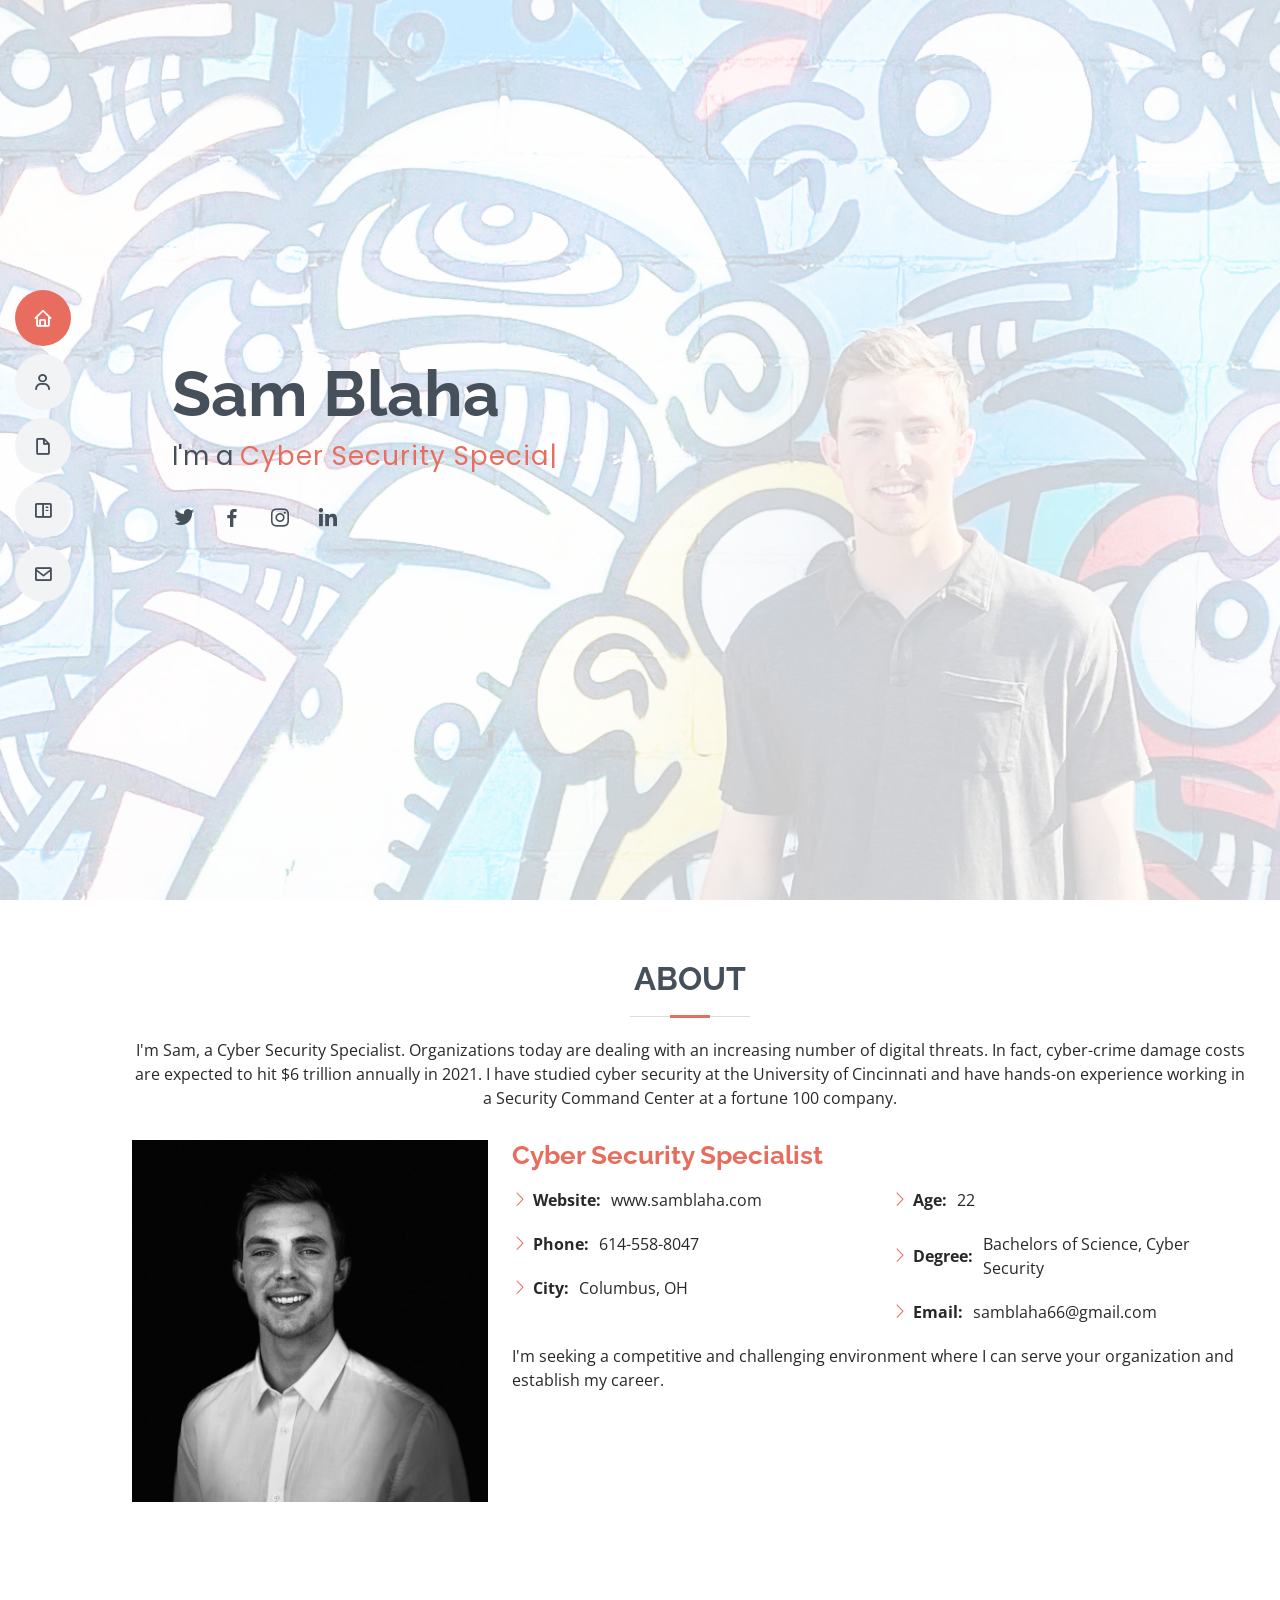
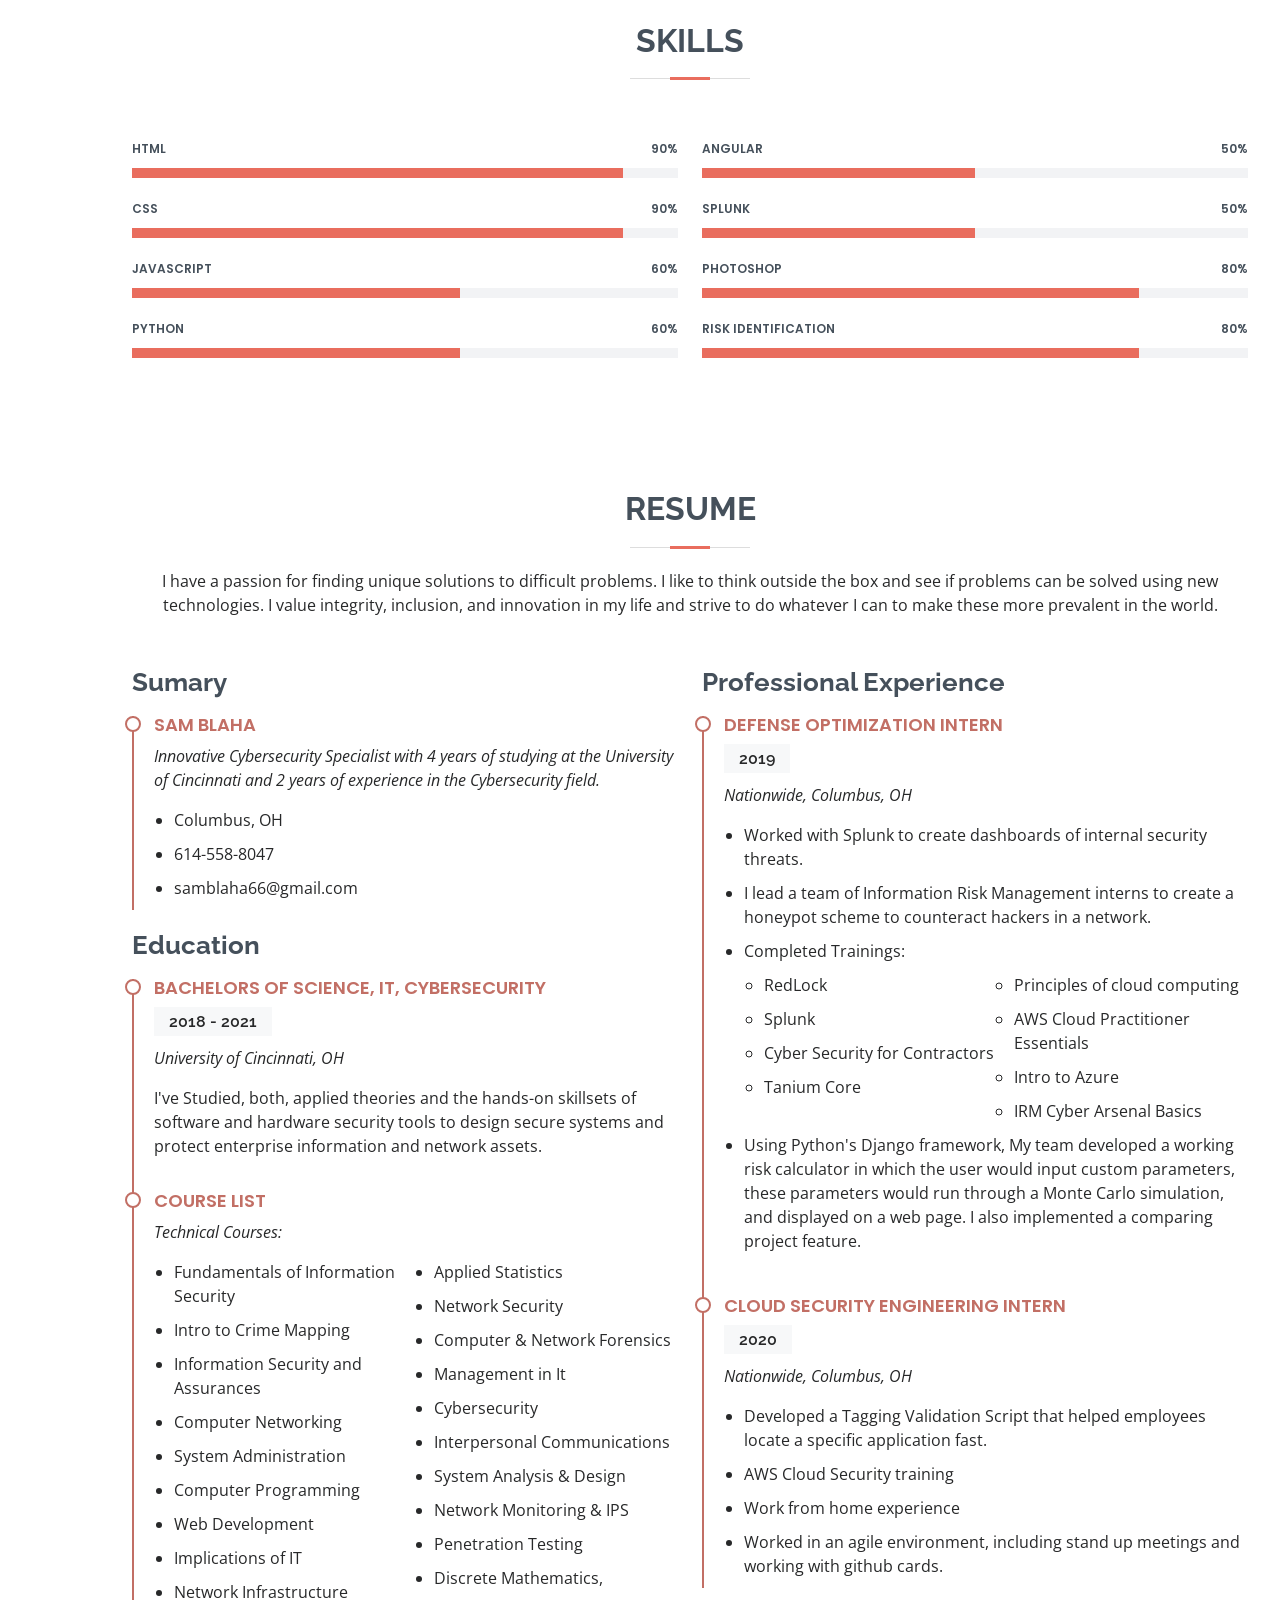
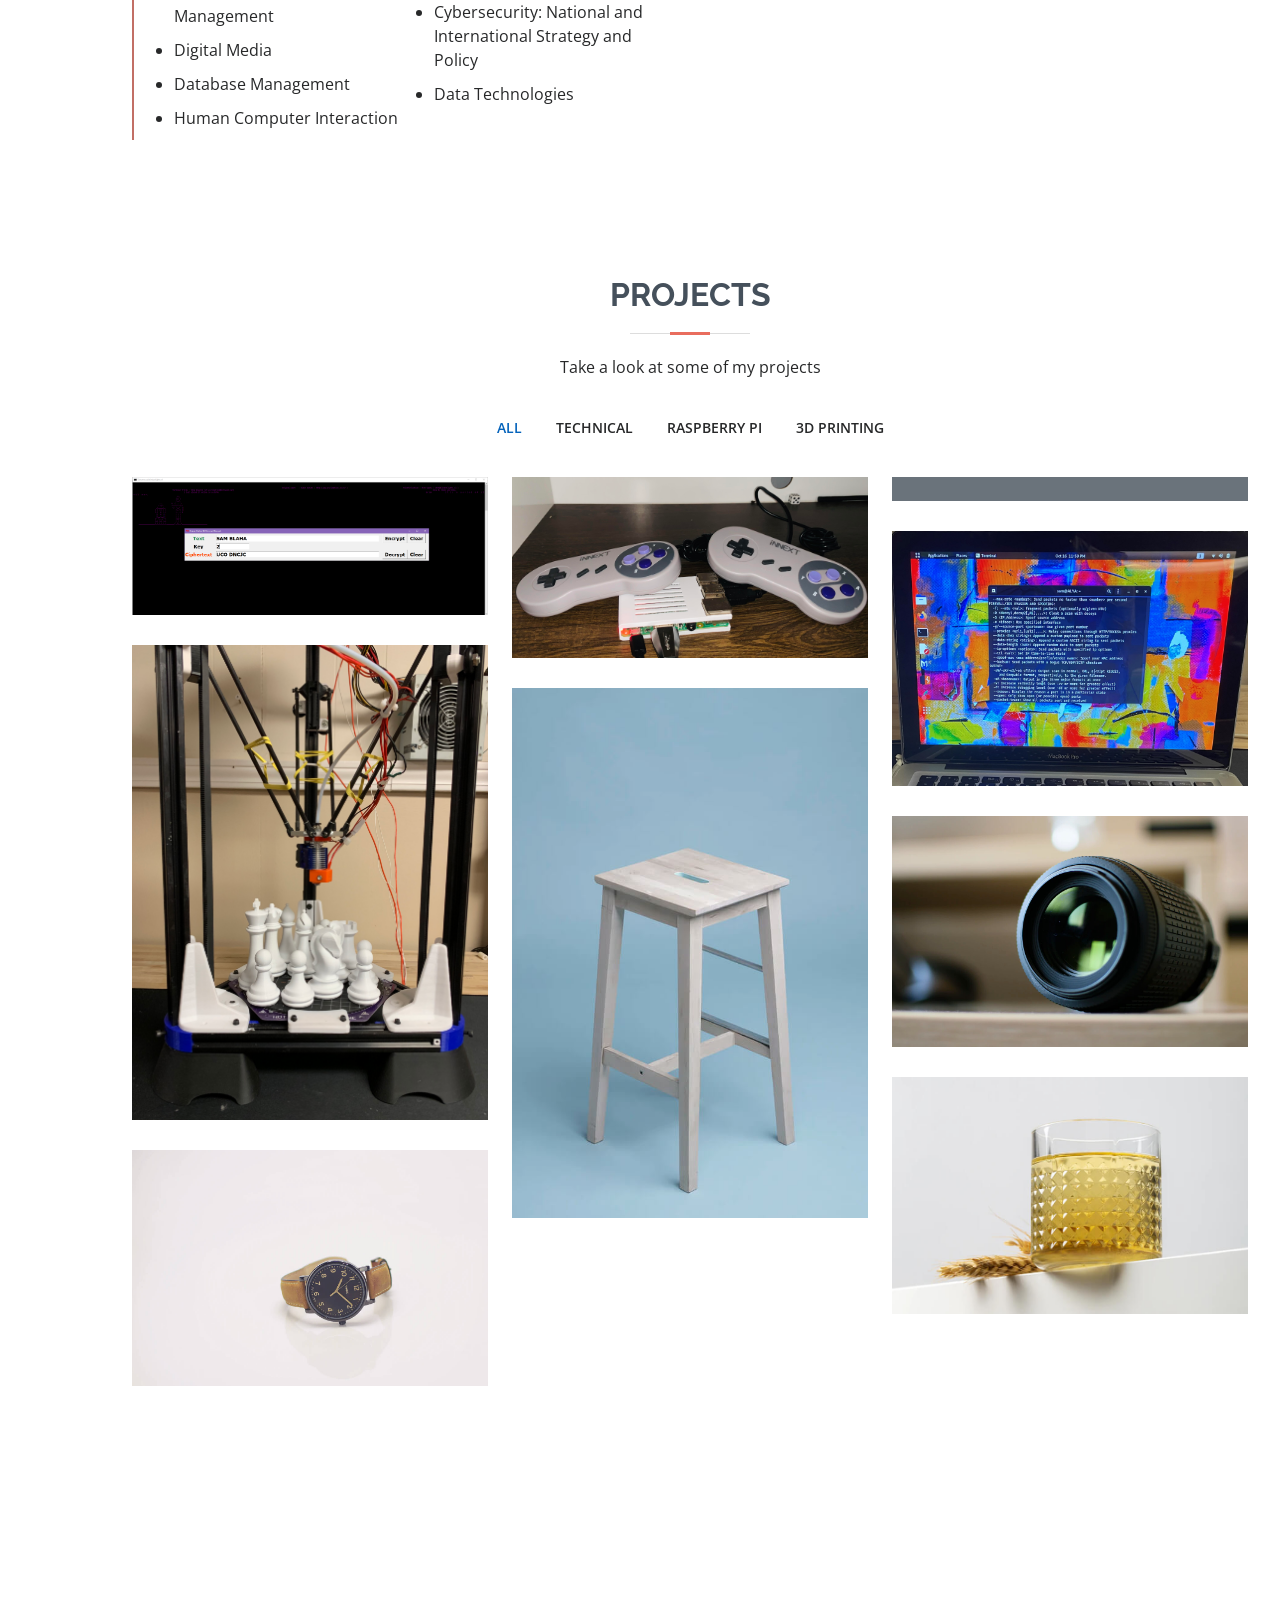
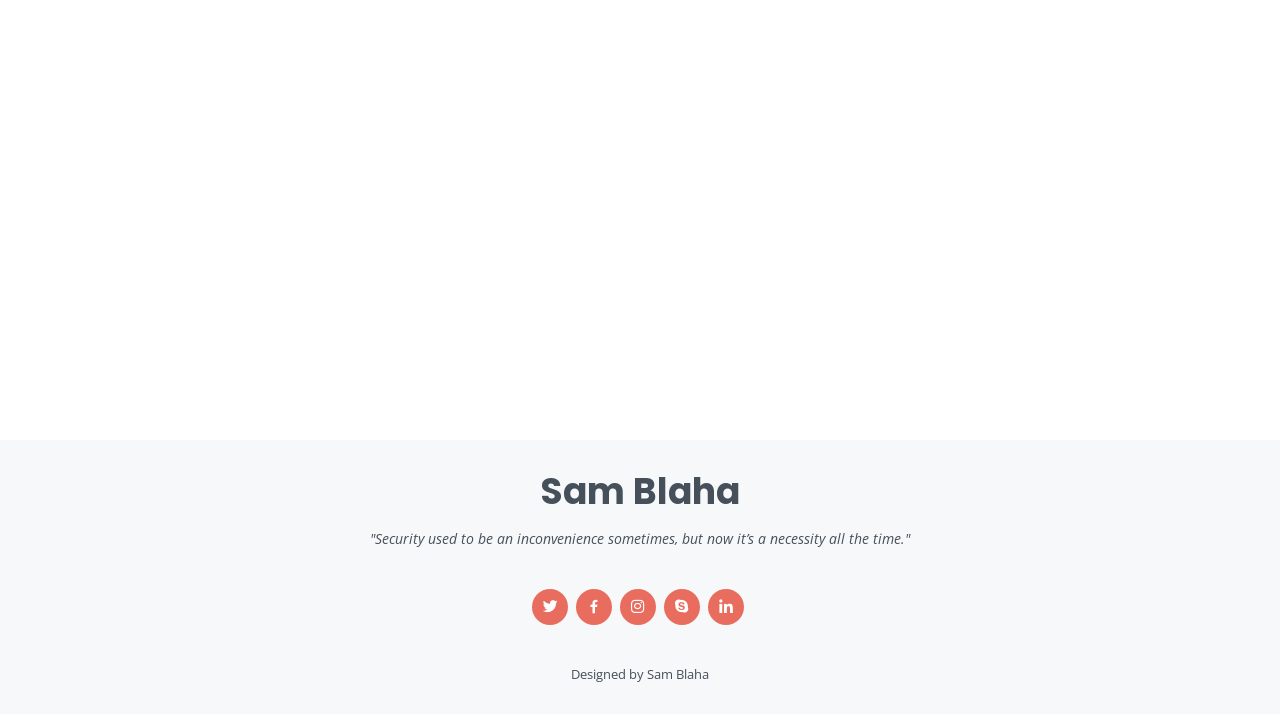
==== index.html @ c96a88e8 "3" ====
<!DOCTYPE html>
<html lang="en">

<head>
  <meta charset="utf-8">
  <meta content="width=device-width, initial-scale=1.0" name="viewport">

  <title>MyResume Bootstrap Template - Index</title>
  <meta content="" name="description">
  <meta content="" name="keywords">

  <!-- Favicons -->
  <link href="assets/img/SBLogo.png" rel="icon">
  <link href="assets/img/apple-touch-icon.png" rel="apple-touch-icon">

  <!-- Google Fonts -->
  <link href="https://fonts.googleapis.com/css?family=Open+Sans:300,300i,400,400i,600,600i,700,700i|Raleway:300,300i,400,400i,500,500i,600,600i,700,700i|Poppins:300,300i,400,400i,500,500i,600,600i,700,700i" rel="stylesheet">

  <!-- Vendor CSS Files -->
  <link href="assets/vendor/aos/aos.css" rel="stylesheet">
  <link href="assets/vendor/bootstrap/css/bootstrap.min.css" rel="stylesheet">
  <link href="assets/vendor/bootstrap-icons/bootstrap-icons.css" rel="stylesheet">
  <link href="assets/vendor/boxicons/css/boxicons.min.css" rel="stylesheet">
  <link href="assets/vendor/glightbox/css/glightbox.min.css" rel="stylesheet">
  <link href="assets/vendor/swiper/swiper-bundle.min.css" rel="stylesheet">

  <!-- Template Main CSS File -->
  <link href="assets/css/style.css" rel="stylesheet">

  <!-- =======================================================
  * Template Name: MyResume - v4.0.1
  * Template URL: https://bootstrapmade.com/free-html-bootstrap-template-my-resume/
  * Author: BootstrapMade.com
  * License: https://bootstrapmade.com/license/
  ======================================================== -->
</head>

<body>

  <!-- ======= Mobile nav toggle button ======= -->
  <!-- <button type="button" class="mobile-nav-toggle d-xl-none"><i class="bi bi-list mobile-nav-toggle"></i></button> -->
  <i class="bi bi-list mobile-nav-toggle d-xl-none"></i>
  <!-- ======= Header ======= -->
  <header id="header" class="d-flex flex-column justify-content-center">

    <nav id="navbar" class="navbar nav-menu">
      <ul>
        <li><a href="#hero" class="nav-link scrollto active"><i class="bx bx-home"></i> <span>Home</span></a></li>
        <li><a href="#about" class="nav-link scrollto"><i class="bx bx-user"></i> <span>About</span></a></li>
        <li><a href="#resume" class="nav-link scrollto"><i class="bx bx-file-blank"></i> <span>Resume</span></a></li>
        <li><a href="#portfolio" class="nav-link scrollto"><i class="bx bx-book-content"></i> <span>Portfolio</span></a></li>
        <li><a href="#contact" class="nav-link scrollto"><i class="bx bx-envelope"></i> <span>Contact</span></a></li>
      </ul>
    </nav><!-- .nav-menu -->

  </header><!-- End Header -->

  <!-- ======= Hero Section ======= -->
  <section id="hero" class="d-flex flex-column justify-content-center">
    <div class="container" data-aos="zoom-in" data-aos-delay="100">
      <h1>Sam Blaha</h1>
      <p>I'm a <span class="typed" data-typed-items="Cyber Security Specialist, Developer, Maker"></span></p>
      <div class="social-links">
        <a href="#" class="twitter"><i class="bx bxl-twitter"></i></a>
        <a href="#" class="facebook"><i class="bx bxl-facebook"></i></a>
        <a href="#" class="instagram"><i class="bx bxl-instagram"></i></a>
        <a href="#" class="linkedin"><i class="bx bxl-linkedin"></i></a>
      </div>
    </div>
  </section><!-- End Hero -->

  <main id="main">

    <!-- ======= About Section ======= -->
    <section id="about" class="about">
      <div class="container" data-aos="fade-up">

        <div class="section-title">
          <h2>About</h2>
          <p>I'm Sam, a Cyber Security Specialist. Organizations today are dealing with an increasing number of digital threats. In fact, cyber-crime damage costs are expected to hit $6 trillion annually in 2021. I have studied cyber security at the University of Cincinnati and have hands-on experience working in a Security Command Center at a fortune 100 company.</div>

        <div class="row">
          <div class="col-lg-4">
            <img src="assets/img/sambwjob1.jpg" class="img-fluid" alt="">
          </div>
          <div class="col-lg-8 pt-4 pt-lg-0 content">
            <h3>Cyber Security Specialist</h3>
            <p class="font-italic">
              
            </p>
            <div class="row">
              <div class="col-lg-6">
                <ul>
                  <li><i class="bi bi-chevron-right"></i> <strong>Website:</strong> <span>www.samblaha.com</span></li>
                  <li><i class="bi bi-chevron-right"></i> <strong>Phone:</strong> <span>614-558-8047</span></li>
                  <li><i class="bi bi-chevron-right"></i> <strong>City:</strong> <span>Columbus, OH</span></li>
                </ul>
              </div>
              <div class="col-lg-6">
                <ul>
                  <li><i class="bi bi-chevron-right"></i> <strong>Age:</strong> <span>22</span></li>
                  <li><i class="bi bi-chevron-right"></i> <strong>Degree:</strong> <span>Bachelors of Science, Cyber Security</span></li>
                  <li><i class="bi bi-chevron-right"></i> <strong>Email:</strong> <span>samblaha66@gmail.com</span></li>
                </ul>
              </div>
            </div>
            <p>
              I'm seeking a competitive and challenging environment where I can serve your organization and establish my career.
            </p>
          </div>
        </div>

      </div>
    </section><!-- End About Section -->

    <!-- ======= Facts Section ======= -->
<!--    <section id="facts" class="facts">
      <div class="container" data-aos="fade-up">

        <div class="section-title">
          <h2>Facts</h2>
          <p>Magnam dolores commodi suscipit. Necessitatibus eius consequatur ex aliquid fuga eum quidem. Sit sint consectetur velit. Quisquam quos quisquam cupiditate. Et nemo qui impedit suscipit alias ea. Quia fugiat sit in iste officiis commodi quidem hic quas.</p>
        </div>

        <div class="row">

          <div class="col-lg-3 col-md-6">
            <div class="count-box">
              <i class="bi bi-emoji-smile"></i>
              <span data-purecounter-start="0" data-purecounter-end="232" data-purecounter-duration="1" class="purecounter"></span>
              <p>Happy Clients</p>
            </div>
          </div>

          <div class="col-lg-3 col-md-6 mt-5 mt-md-0">
            <div class="count-box">
              <i class="bi bi-journal-richtext"></i>
              <span data-purecounter-start="0" data-purecounter-end="521" data-purecounter-duration="1" class="purecounter"></span>
              <p>Projects</p>
            </div>
          </div>

          <div class="col-lg-3 col-md-6 mt-5 mt-lg-0">
            <div class="count-box">
              <i class="bi bi-headset"></i>
              <span data-purecounter-start="0" data-purecounter-end="1463" data-purecounter-duration="1" class="purecounter"></span>
              <p>Hours Of Support</p>
            </div>
          </div>

          <div class="col-lg-3 col-md-6 mt-5 mt-lg-0">
            <div class="count-box">
              <i class="bi bi-award"></i>
              <span data-purecounter-start="0" data-purecounter-end="25" data-purecounter-duration="1" class="purecounter"></span>
              <p>Awards</p>
            </div>
          </div>

        </div>

      </div>
    </section><!-- End Facts Section -->

    <!-- ======= Skills Section ======= -->
    <section id="skills" class="skills section-bg">
      <div class="container" data-aos="fade-up">

        <div class="section-title">
          <h2>Skills</h2>
          <p></p>
        </div>

        <div class="row skills-content">

          <div class="col-lg-6">

            <div class="progress">
              <span class="skill">HTML <i class="val">90%</i></span>
              <div class="progress-bar-wrap">
                <div class="progress-bar" role="progressbar" aria-valuenow="90" aria-valuemin="0" aria-valuemax="100"></div>
              </div>
            </div>

            <div class="progress">
              <span class="skill">CSS <i class="val">90%</i></span>
              <div class="progress-bar-wrap">
                <div class="progress-bar" role="progressbar" aria-valuenow="90" aria-valuemin="0" aria-valuemax="100"></div>
              </div>
            </div>

            <div class="progress">
              <span class="skill">JavaScript <i class="val">60%</i></span>
              <div class="progress-bar-wrap">
                <div class="progress-bar" role="progressbar" aria-valuenow="60" aria-valuemin="0" aria-valuemax="100"></div>
              </div>
            </div>

            <div class="progress">
              <span class="skill">Python <i class="val">60%</i></span>
              <div class="progress-bar-wrap">
                <div class="progress-bar" role="progressbar" aria-valuenow="60" aria-valuemin="0" aria-valuemax="100"></div>
              </div>
            </div>

          </div>

          <div class="col-lg-6">

            <div class="progress">
              <span class="skill">Angular <i class="val">50%</i></span>
              <div class="progress-bar-wrap">
                <div class="progress-bar" role="progressbar" aria-valuenow="50" aria-valuemin="0" aria-valuemax="100"></div>
              </div>
            </div>

            <div class="progress">
              <span class="skill">Splunk <i class="val">50%</i></span>
              <div class="progress-bar-wrap">
                <div class="progress-bar" role="progressbar" aria-valuenow="50" aria-valuemin="0" aria-valuemax="100"></div>
              </div>
            </div>

            <div class="progress">
              <span class="skill">Photoshop <i class="val">80%</i></span>
              <div class="progress-bar-wrap">
                <div class="progress-bar" role="progressbar" aria-valuenow="80" aria-valuemin="0" aria-valuemax="100"></div>
              </div>
            </div>

            <div class="progress">
              <span class="skill">Risk Identification <i class="val">80%</i></span>
              <div class="progress-bar-wrap">
                <div class="progress-bar" role="progressbar" aria-valuenow="80" aria-valuemin="0" aria-valuemax="100"></div>
              </div>
            </div>

            

          </div>

        </div>

      </div>
    </section><!-- End Skills Section -->

    <!-- ======= Resume Section ======= -->
    <section id="resume" class="resume">
      <div class="container" data-aos="fade-up">

        <div class="section-title">
          <h2>Resume</h2>
          <p>I have a passion for finding unique solutions to difficult problems. I like to think outside the box and see if problems can be solved using new technologies.  I value integrity, inclusion, and innovation in my life and strive to do whatever I can to make these more prevalent in the world.
            </p>
        </div>

        <div class="row">
          <div class="col-lg-6">
            <h3 class="resume-title">Sumary</h3>
            <div class="resume-item pb-0">
              <h4>Sam Blaha</h4>
              <p><em>Innovative Cybersecurity Specialist with 4 years of studying at the University of Cincinnati and 2 years of experience in the Cybersecurity field.</em></p>
              <ul>
                <li>Columbus, OH</li>
                <li>614-558-8047</li>
                <li>samblaha66@gmail.com</li>
              </ul>
            </div>

            <h3 class="resume-title">Education</h3>
            <div class="resume-item">
              <h4>Bachelors of Science, IT, Cybersecurity </h4>
              <h5>2018 - 2021</h5>
              <p><em>University of Cincinnati, OH</em></p>
              <p>I've Studied, both, applied theories and the hands-on skillsets of software and hardware security tools to design secure systems and protect enterprise information and network assets.</p>
            </div>
            <div class="resume-item">
              <h4>Course List</h4>
              <p><em>Technical Courses:</em></p>
                <div class="column">
                  <ul class="two-column">
                    <li>Fundamentals of Information Security</li>
                    <li>Intro to Crime Mapping</li>
                    <li>Information Security and Assurances</li>
                    <li>Computer Networking</li>
                    <li>System Administration</li>
                    <li>Computer Programming </li>
                    <li>Web Development</li>
                    <li>Implications of IT</li>
                    <li>Network Infrastructure Management</li>
                    <li>Digital Media</li>
                    <li>Database Management</li>
                    <li>Human Computer Interaction</li>
                    <li>Applied Statistics</li>
                    <li>Network Security</li>
                    <li>Computer & Network Forensics</li>
                    <li>Management in It</li>
                    <li>Cybersecurity</li>
                    <li>Interpersonal Communications</li>
                    <li>System Analysis & Design</li>
                    <li>Network Monitoring & IPS</li>
                    <li>Penetration Testing</li>
                    <li>Discrete Mathematics,</li>
                    <li>Cybersecurity: National and International Strategy and Policy</li>
                    <li>Data Technologies</li>
                  </ul>
                </div>
              
            </div>
          </div>
          <div class="col-lg-6">
            <h3 class="resume-title">Professional Experience</h3>
            <div class="resume-item">
              <h4>Defense Optimization Intern</h4>
              <h5>2019</h5>
              <p><em>Nationwide, Columbus, OH </em></p>
              <ul>
                <li>Worked with Splunk to create dashboards of internal security threats.</li>
                <li>I lead a team of Information Risk Management interns to create a honeypot scheme to counteract hackers in a network. </li>
                <li>Completed Trainings:</li>
                <ul class="two-column">
                  <li>RedLock</li>
                  <li>Splunk</li>
                  <li>Cyber Security for Contractors</li>
                  <li>Tanium Core</li>
                  <li>Principles of cloud computing</li>
                  <li>AWS Cloud Practitioner Essentials</li>
                  <li>Intro to Azure</li>
                  <li>IRM Cyber Arsenal Basics</li>
                </ul>
                <li>Using Python's Django framework, My team developed a working risk calculator in which the user would input custom parameters, these parameters would run through a Monte Carlo simulation, and displayed on a web page. I also implemented a comparing project feature.</li>
              </ul>
            </div>
            <div class="resume-item">
              <h4>Cloud Security Engineering Intern</h4>
              <h5>2020</h5>
              <p><em>Nationwide, Columbus, OH</em></p>
              <ul>
                <li>Developed a Tagging Validation Script that helped employees locate a specific application fast.</li>
                <li>AWS Cloud Security training</li>
                <li>Work from home experience </li>
                <li>Worked in an agile environment, including stand up meetings and working with github cards.</li>
              </ul>
            </div>
          </div>
        </div>

      </div>
    </section><!-- End Resume Section -->

    <!-- ======= Portfolio Section ======= -->
    <section id="portfolio" class="portfolio section-bg">
      <div class="container" data-aos="fade-up">

        <div class="section-title">
          <h2>Projects</h2>
          <p>Take a look at some of my projects</p>
        </div>

        <div class="row">
          <div class="col-lg-12 d-flex justify-content-center" data-aos="fade-up" data-aos-delay="100">
            <ul id="portfolio-flters">
              <li data-filter="*" class="filter-active">All</li>
              <li data-filter=".filter-tech">Technical</li>
              <li data-filter=".filter-RaspberryPi">Raspberry Pi</li>
              <li data-filter=".filter-3DPrinting">3D Printing</li>
            </ul>
          </div>
        </div>

        <div class="row portfolio-container" data-aos="fade-up" data-aos-delay="200">

          <div class="col-lg-4 col-md-6 portfolio-item filter-tech">
            <div class="portfolio-wrap">
              <img src="assets/img/portfolio/CeaserCipherEnDeCrypt.PNG" class="img-fluid" alt="">
              <div class="portfolio-info">
                <h4>Ceaser Cipher</h4>
                <p>Technical</p>
                <div class="portfolio-links">
                  
                  <a href="portfolio-details.html" class="portfolio-details-lightbox" data-glightbox="type: external" title="Portfolio Details"><i class="bx bx-link"></i></a>
                </div>
              </div>
            </div>
          </div>

          <div class="col-lg-4 col-md-6 portfolio-item filter-RaspberryPi">
            <div class="portfolio-wrap">
              <img src="assets/img/portfolio/retropi2.jpg" class="img-fluid" alt="">
              <div class="portfolio-info">
                <h4>Retro Gaming Console</h4>
                <p>Raspberry Pi</p>
                <div class="portfolio-links">
                  
                  <a href="portfolio-details - 1.html" class="portfolio-details-lightbox" data-glightbox="type: external" title="Portfolio Details"><i class="bx bx-link"></i></a>
                </div>
              </div>
            </div>
          </div>

          <div class="col-lg-4 col-md-6 portfolio-item filter-3DPrinting">
            <div class="portfolio-wrap">
              <img src="assets/img/portfolio/golfprinter.gif" class="img-fluid" alt="">
              <div class="portfolio-info">
                <h4>Golf Ball Printer</h4>
                <p>3D Printing</p>
                <div class="portfolio-links">
                  
                  <a href="portfolio-details - 2.html" class="portfolio-details-lightbox" data-glightbox="type: external" title="Portfolio Details"><i class="bx bx-link"></i></a>
                </div>
              </div>
            </div>
          </div>

          <div class="col-lg-4 col-md-6 portfolio-item filter-tech">
            <div class="portfolio-wrap">
              <img src="assets/img/portfolio/kalihackingmachinecutdown.jpg" class="img-fluid" alt="">
              <div class="portfolio-info">
                <h4>Rebuilt Kali Linux MacBook</h4>
                <p>Technical</p>
                <div class="portfolio-links">
                  
                  <a href="portfolio-details - 3.html" class="portfolio-details-lightbox" data-glightbox="type: external" title="Portfolio Details"><i class="bx bx-link"></i></a>
                </div>
              </div>
            </div>
          </div>

          <div class="col-lg-4 col-md-6 portfolio-item filter-3DPrinting">
            <div class="portfolio-wrap">
              <img src="assets/img/portfolio/delta3dprinter.jpg" class="img-fluid" alt="">
              <div class="portfolio-info">
                <h4>Delta 3D Printer</h4>
                <p>3D Printing</p>
                <div class="portfolio-links">
                  
                  <a href="portfolio-details - 4.html" class="portfolio-details-lightbox" data-glightbox="type: external" title="Portfolio Details"><i class="bx bx-link"></i></a>
                </div>
              </div>
            </div>
          </div>

          <div class="col-lg-4 col-md-6 portfolio-item filter-app">
            <div class="portfolio-wrap">
              <img src="assets/img/portfolio/portfolio-6.jpg" class="img-fluid" alt="">
              <div class="portfolio-info">
                <h4>App 3</h4>
                <p>App</p>
                <div class="portfolio-links">
                  
                  <a href="portfolio-details.html" class="portfolio-details-lightbox" data-glightbox="type: external" title="Portfolio Details"><i class="bx bx-link"></i></a>
                </div>
              </div>
            </div>
          </div>

          <div class="col-lg-4 col-md-6 portfolio-item filter-card">
            <div class="portfolio-wrap">
              <img src="assets/img/portfolio/portfolio-7.jpg" class="img-fluid" alt="">
              <div class="portfolio-info">
                <h4>Card 1</h4>
                <p>Card</p>
                <div class="portfolio-links">
                  
                  <a href="portfolio-details.html" class="portfolio-details-lightbox" data-glightbox="type: external" title="Portfolio Details"><i class="bx bx-link"></i></a>
                </div>
              </div>
            </div>
          </div>

          <div class="col-lg-4 col-md-6 portfolio-item filter-card">
            <div class="portfolio-wrap">
              <img src="assets/img/portfolio/portfolio-8.jpg" class="img-fluid" alt="">
              <div class="portfolio-info">
                <h4>Card 3</h4>
                <p>Card</p>
                <div class="portfolio-links">
                  
                  <a href="portfolio-details.html" class="portfolio-details-lightbox" data-glightbox="type: external" title="Portfolio Details"><i class="bx bx-link"></i></a>
                </div>
              </div>
            </div>
          </div>

          <div class="col-lg-4 col-md-6 portfolio-item filter-web">
            <div class="portfolio-wrap">
              <img src="assets/img/portfolio/portfolio-9.jpg" class="img-fluid" alt="">
              <div class="portfolio-info">
                <h4>Web 3</h4>
                <p>Web</p>
                <div class="portfolio-links">
                  
                  <a href="portfolio-details.html" class="portfolio-details-lightbox" data-glightbox="type: external" title="Portfolio Details"><i class="bx bx-link"></i></a>
                </div>
              </div>
            </div>
          </div>

        </div>

      </div>
    </section><!-- End Portfolio Section -->

<!-- ======= Services Section ======= 
    <section id="services" class="services">
      <div class="container" data-aos="fade-up">

        <div class="section-title">
          <h2>Services</h2>
          <p>Magnam dolores commodi suscipit. Necessitatibus eius consequatur ex aliquid fuga eum quidem. Sit sint consectetur velit. Quisquam quos quisquam cupiditate. Et nemo qui impedit suscipit alias ea. Quia fugiat sit in iste officiis commodi quidem hic quas.</p>
        </div>

        <div class="row">

          <div class="col-lg-4 col-md-6 d-flex align-items-stretch" data-aos="zoom-in" data-aos-delay="100">
            <div class="icon-box iconbox-blue">
              <div class="icon">
                <svg width="100" height="100" viewBox="0 0 600 600" xmlns="http://www.w3.org/2000/svg">
                  <path stroke="none" stroke-width="0" fill="#f5f5f5" d="M300,521.0016835830174C376.1290562159157,517.8887921683347,466.0731472004068,529.7835943286574,510.70327084640275,468.03025145048787C554.3714126377745,407.6079735673963,508.03601936045806,328.9844924480964,491.2728898941984,256.3432110539036C474.5976632858925,184.082847569629,479.9380746630129,96.60480741107993,416.23090153303,58.64404602377083C348.86323505073057,18.502131276798302,261.93793281208167,40.57373210992963,193.5410806939664,78.93577620505333C130.42746243093433,114.334589627462,98.30271207620316,179.96522072025542,76.75703585869454,249.04625023123273C51.97151888228291,328.5150500222984,13.704378332031375,421.85034740162234,66.52175969318436,486.19268352777647C119.04800174914682,550.1803526380478,217.28368757567262,524.383925680826,300,521.0016835830174"></path>
                </svg>
                <i class="bx bxl-dribbble"></i>
              </div>
              <h4><a href="">Lorem Ipsum</a></h4>
              <p>Voluptatum deleniti atque corrupti quos dolores et quas molestias excepturi</p>
            </div>
          </div>

          <div class="col-lg-4 col-md-6 d-flex align-items-stretch mt-4 mt-md-0" data-aos="zoom-in" data-aos-delay="200">
            <div class="icon-box iconbox-orange ">
              <div class="icon">
                <svg width="100" height="100" viewBox="0 0 600 600" xmlns="http://www.w3.org/2000/svg">
                  <path stroke="none" stroke-width="0" fill="#f5f5f5" d="M300,582.0697525312426C382.5290701553225,586.8405444964366,449.9789794690241,525.3245884688669,502.5850820975895,461.55621195738473C556.606425686781,396.0723002908107,615.8543463187945,314.28637112970534,586.6730223649479,234.56875336149918C558.9533121215079,158.8439757836574,454.9685369536778,164.00468322053177,381.49747125262974,130.76875717737553C312.15926192815925,99.40240125094834,248.97055460311594,18.661163978235184,179.8680185752513,50.54337015887873C110.5421016452524,82.52863877960104,119.82277516462835,180.83849132639028,109.12597500060166,256.43424936330496C100.08760227029461,320.3096726198365,92.17705696193138,384.0621239912766,124.79988738764834,439.7174275375508C164.83382741302287,508.01625554203684,220.96474134820875,577.5009287672846,300,582.0697525312426"></path>
                </svg>
                <i class="bx bx-file"></i>
              </div>
              <h4><a href="">Sed Perspiciatis</a></h4>
              <p>Duis aute irure dolor in reprehenderit in voluptate velit esse cillum dolore</p>
            </div>
          </div>

          <div class="col-lg-4 col-md-6 d-flex align-items-stretch mt-4 mt-lg-0" data-aos="zoom-in" data-aos-delay="300">
            <div class="icon-box iconbox-pink">
              <div class="icon">
                <svg width="100" height="100" viewBox="0 0 600 600" xmlns="http://www.w3.org/2000/svg">
                  <path stroke="none" stroke-width="0" fill="#f5f5f5" d="M300,541.5067337569781C382.14930387511276,545.0595476570109,479.8736841581634,548.3450877840088,526.4010558755058,480.5488172755941C571.5218469581645,414.80211281144784,517.5187510058486,332.0715597781072,496.52539010469104,255.14436215662573C477.37192572678356,184.95920475031193,473.57363656557914,105.61284051026155,413.0603344069578,65.22779650032875C343.27470386102294,18.654635553484475,251.2091493199835,5.337323636656869,175.0934190732945,40.62881213300186C97.87086631185822,76.43348514350839,51.98124368387456,156.15599469081315,36.44837278890362,239.84606092416172C21.716077023791087,319.22268207091537,43.775223500013084,401.1760424656574,96.891909868211,461.97329694683043C147.22146801428983,519.5804099606455,223.5754009179313,538.201503339737,300,541.5067337569781"></path>
                </svg>
                <i class="bx bx-tachometer"></i>
              </div>
              <h4><a href="">Magni Dolores</a></h4>
              <p>Excepteur sint occaecat cupidatat non proident, sunt in culpa qui officia</p>
            </div>
          </div>

          <div class="col-lg-4 col-md-6 d-flex align-items-stretch mt-4" data-aos="zoom-in" data-aos-delay="100">
            <div class="icon-box iconbox-yellow">
              <div class="icon">
                <svg width="100" height="100" viewBox="0 0 600 600" xmlns="http://www.w3.org/2000/svg">
                  <path stroke="none" stroke-width="0" fill="#f5f5f5" d="M300,503.46388370962813C374.79870501325706,506.71871716319447,464.8034551963731,527.1746412648533,510.4981551193396,467.86667711651364C555.9287308511215,408.9015244558933,512.6030010748507,327.5744911775523,490.211057578863,256.5855673507754C471.097692560561,195.9906835881958,447.69079081568157,138.11976852964426,395.19560036434837,102.3242989838813C329.3053358748298,57.3949838291264,248.02791733380457,8.279543830951368,175.87071277845988,42.242879143198664C103.41431057327972,76.34704239035025,93.79494320519305,170.9812938413882,81.28167332365135,250.07896920659033C70.17666984294237,320.27484674793965,64.84698225790005,396.69656628748305,111.28512138212992,450.4950937839243C156.20124167950087,502.5303643271138,231.32542653798444,500.4755392045468,300,503.46388370962813"></path>
                </svg>
                <i class="bx bx-layer"></i>
              </div>
              <h4><a href="">Nemo Enim</a></h4>
              <p>At vero eos et accusamus et iusto odio dignissimos ducimus qui blanditiis</p>
            </div>
          </div>

          <div class="col-lg-4 col-md-6 d-flex align-items-stretch mt-4" data-aos="zoom-in" data-aos-delay="200">
            <div class="icon-box iconbox-red">
              <div class="icon">
                <svg width="100" height="100" viewBox="0 0 600 600" xmlns="http://www.w3.org/2000/svg">
                  <path stroke="none" stroke-width="0" fill="#f5f5f5" d="M300,532.3542879108572C369.38199826031484,532.3153073249985,429.10787420159085,491.63046689027357,474.5244479745417,439.17860296908856C522.8885846962883,383.3225815378663,569.1668002868075,314.3205725914397,550.7432151929288,242.7694973846089C532.6665558377875,172.5657663291529,456.2379748765914,142.6223662098291,390.3689995646985,112.34683881706744C326.66090330228417,83.06452184765237,258.84405631176094,53.51806209861945,193.32584062364296,78.48882559362697C121.61183558270385,105.82097193414197,62.805066853699245,167.19869350419734,48.57481801355237,242.6138429142374C34.843463184063346,315.3850353017275,76.69343916112496,383.4422959591041,125.22947124332185,439.3748458443577C170.7312796277747,491.8107796887764,230.57421082200815,532.3932930995766,300,532.3542879108572"></path>
                </svg>
                <i class="bx bx-slideshow"></i>
              </div>
              <h4><a href="">Dele Cardo</a></h4>
              <p>Quis consequatur saepe eligendi voluptatem consequatur dolor consequuntur</p>
            </div>
          </div>

          <div class="col-lg-4 col-md-6 d-flex align-items-stretch mt-4" data-aos="zoom-in" data-aos-delay="300">
            <div class="icon-box iconbox-teal">
              <div class="icon">
                <svg width="100" height="100" viewBox="0 0 600 600" xmlns="http://www.w3.org/2000/svg">
                  <path stroke="none" stroke-width="0" fill="#f5f5f5" d="M300,566.797414625762C385.7384707136149,576.1784315230908,478.7894351017131,552.8928747891023,531.9192734346935,484.94944893311C584.6109503024035,417.5663521118492,582.489472248146,322.67544863468447,553.9536738515405,242.03673114598146C529.1557734026468,171.96086150256528,465.24506316201064,127.66468636344209,395.9583748389544,100.7403814666027C334.2173773831606,76.7482773500951,269.4350130405921,84.62216499799875,207.1952322260088,107.2889140133804C132.92018162631612,134.33871894543012,41.79353780512637,160.00259165414826,22.644507872594943,236.69541883565114C3.319112789854554,314.0945973066697,72.72355303640163,379.243833228382,124.04198916343866,440.3218312028393C172.9286146004772,498.5055451809895,224.45579914871206,558.5317968840102,300,566.797414625762"></path>
                </svg>
                <i class="bx bx-arch"></i>
              </div>
              <h4><a href="">Divera Don</a></h4>
              <p>Modi nostrum vel laborum. Porro fugit error sit minus sapiente sit aspernatur</p>
            </div>
          </div>

        </div>

      </div>
    </section><!-- End Services Section -->
  
    <!-- ======= Testimonials Section =======
    <section id="testimonials" class="testimonials section-bg">
      <div class="container" data-aos="fade-up">

        <div class="section-title">
          <h2>Testimonials</h2>
        </div>

        <div class="testimonials-slider swiper-container" data-aos="fade-up" data-aos-delay="100">
          <div class="swiper-wrapper">

            <div class="swiper-slide">
              <div class="testimonial-item">
                <img src="assets/img/testimonials/testimonials-1.jpg" class="testimonial-img" alt="">
                <h3>Saul Goodman</h3>
                <h4>Ceo &amp; Founder</h4>
                <p>
                  <i class="bx bxs-quote-alt-left quote-icon-left"></i>
                  Proin iaculis purus consequat sem cure digni ssim donec porttitora entum suscipit rhoncus. Accusantium quam, ultricies eget id, aliquam eget nibh et. Maecen aliquam, risus at semper.
                  <i class="bx bxs-quote-alt-right quote-icon-right"></i>
                </p>
              </div>
            </div><!-- End testimonial item 

            <div class="swiper-slide">
              <div class="testimonial-item">
                <img src="assets/img/testimonials/testimonials-2.jpg" class="testimonial-img" alt="">
                <h3>Sara Wilsson</h3>
                <h4>Designer</h4>
                <p>
                  <i class="bx bxs-quote-alt-left quote-icon-left"></i>
                  Export tempor illum tamen malis malis eram quae irure esse labore quem cillum quid cillum eram malis quorum velit fore eram velit sunt aliqua noster fugiat irure amet legam anim culpa.
                  <i class="bx bxs-quote-alt-right quote-icon-right"></i>
                </p>
              </div>
            </div><!-- End testimonial item 

            <div class="swiper-slide">
              <div class="testimonial-item">
                <img src="assets/img/testimonials/testimonials-3.jpg" class="testimonial-img" alt="">
                <h3>Jena Karlis</h3>
                <h4>Store Owner</h4>
                <p>
                  <i class="bx bxs-quote-alt-left quote-icon-left"></i>
                  Enim nisi quem export duis labore cillum quae magna enim sint quorum nulla quem veniam duis minim tempor labore quem eram duis noster aute amet eram fore quis sint minim.
                  <i class="bx bxs-quote-alt-right quote-icon-right"></i>
                </p>
              </div>
            </div><!-- End testimonial item 

            <div class="swiper-slide">
              <div class="testimonial-item">
                <img src="assets/img/testimonials/testimonials-4.jpg" class="testimonial-img" alt="">
                <h3>Matt Brandon</h3>
                <h4>Freelancer</h4>
                <p>
                  <i class="bx bxs-quote-alt-left quote-icon-left"></i>
                  Fugiat enim eram quae cillum dolore dolor amet nulla culpa multos export minim fugiat minim velit minim dolor enim duis veniam ipsum anim magna sunt elit fore quem dolore labore illum veniam.
                  <i class="bx bxs-quote-alt-right quote-icon-right"></i>
                </p>
              </div>
            </div><!-- End testimonial item 

            <div class="swiper-slide">
              <div class="testimonial-item">
                <img src="assets/img/testimonials/testimonials-5.jpg" class="testimonial-img" alt="">
                <h3>John Larson</h3>
                <h4>Entrepreneur</h4>
                <p>
                  <i class="bx bxs-quote-alt-left quote-icon-left"></i>
                  Quis quorum aliqua sint quem legam fore sunt eram irure aliqua veniam tempor noster veniam enim culpa labore duis sunt culpa nulla illum cillum fugiat legam esse veniam culpa fore nisi cillum quid.
                  <i class="bx bxs-quote-alt-right quote-icon-right"></i>
                </p>
              </div>
            </div><!-- End testimonial item 

          </div>
          <div class="swiper-pagination"></div>
        </div>

      </div>
    </section><!-- End Testimonials Section -->
    <!-- ======= Contact Section ======= -->
    <section id="contact" class="contact">
      <div class="container" data-aos="fade-up">

        <div class="section-title">
          <h2>Contact</h2>
        </div>

        <div class="row mt-1">

          <div class="col-lg-4">
            <div class="info">
              <div class="address">
                <i class="bi bi-geo-alt"></i>
                <h4>Location:</h4>
                <p>Columbus, OH</p>
              </div>

              <div class="email">
                <i class="bi bi-envelope"></i>
                <h4>Email:</h4>
                <p>samblaha66@gmail.com</p>
              </div>

              <div class="phone">
                <i class="bi bi-phone"></i>
                <h4>Call:</h4>
                <p>614-558-8047</p>
              </div>

            </div>

          </div>

          <div class="col-lg-8 mt-5 mt-lg-0">

            <form action="forms/contact.php" method="post" role="form" class="php-email-form">
              <div class="row">
                <div class="col-md-6 form-group">
                  <input type="text" name="name" class="form-control" id="name" placeholder="Your Name" required>
                </div>
                <div class="col-md-6 form-group mt-3 mt-md-0">
                  <input type="email" class="form-control" name="email" id="email" placeholder="Your Email" required>
                </div>
              </div>
              <div class="form-group mt-3">
                <input type="text" class="form-control" name="subject" id="subject" placeholder="Subject" required>
              </div>
              <div class="form-group mt-3">
                <textarea class="form-control" name="message" rows="5" placeholder="Message" required></textarea>
              </div>
              <div class="my-3">
                <div class="loading">Loading</div>
                <div class="error-message"></div>
                <div class="sent-message">Your message has been sent. Thank you!</div>
              </div>
              <div class="text-center"><button type="submit">Send Message</button></div>
            </form>

          </div>

        </div>

      </div>
    </section><!-- End Contact Section -->

  </main><!-- End #main -->

  <!-- ======= Footer ======= -->
  <footer id="footer">
    <div class="container">
      <h3>Sam Blaha</h3>
      <p>"Security used to be an inconvenience sometimes, but now it’s a necessity all the time."</p>
      <div class="social-links">
        <a href="#" class="twitter"><i class="bx bxl-twitter"></i></a>
        <a href="#" class="fac-ebook"><i class="bx bxl-facebook"></i></a>
        <a href="#" class="instagram"><i class="bx bxl-instagram"></i></a>
        <a href="#" class="google-plus"><i class="bx bxl-skype"></i></a>
        <a href="#" class="linkedin"><i class="bx bxl-linkedin"></i></a>
      </div>
      
      <div class="credits">
        <!-- All the links in the footer should remain intact. -->
        <!-- You can delete the links only if you purchased the pro version. -->
        <!-- Licensing information: [license-url] -->
        <!-- Purchase the pro version with working PHP/AJAX contact form: https://bootstrapmade.com/free-html-bootstrap-template-my-resume/ -->
        Designed by <a>Sam Blaha</a>
      </div>
    </div>
  </footer><!-- End Footer -->

  <div id="preloader"></div>
  <a href="#" class="back-to-top d-flex align-items-center justify-content-center"><i class="bi bi-arrow-up-short"></i></a>

  <!-- Vendor JS Files -->
  <script src="assets/vendor/aos/aos.js"></script>
  <script src="assets/vendor/bootstrap/js/bootstrap.bundle.min.js"></script>
  <script src="assets/vendor/glightbox/js/glightbox.min.js"></script>
  <script src="assets/vendor/isotope-layout/isotope.pkgd.min.js"></script>
  <script src="assets/vendor/php-email-form/validate.js"></script>
  <script src="assets/vendor/purecounter/purecounter.js"></script>
  <script src="assets/vendor/swiper/swiper-bundle.min.js"></script>
  <script src="assets/vendor/typed.js/typed.min.js"></script>
  <script src="assets/vendor/waypoints/noframework.waypoints.js"></script>

  <!-- Template Main JS File -->
  <script src="assets/js/main.js"></script>

</body>

</html>
---- assets/css/style.css ----
/**
* Template Name: MyResume - v4.0.1
* Template URL: https://bootstrapmade.com/free-html-bootstrap-template-my-resume/
* Author: BootstrapMade.com
* License: https://bootstrapmade.com/license/
*/

/*--------------------------------------------------------------
# General
--------------------------------------------------------------*/
body {
  font-family: "Open Sans", sans-serif;
  color: #272829;
}

a {
  color: #0563bb;
  text-decoration: none;
}

a:hover {
  color: #067ded;
  text-decoration: none;
}

h1, h2, h3, h4, h5, h6 {
  font-family: "Raleway", sans-serif;
}

ul.two-column {
  columns: 2;
  -webkit-columns: 2;
  -moz-columns: 2;
}

/*--------------------------------------------------------------
# Back to top button
--------------------------------------------------------------*/
.back-to-top {
  position: fixed;
  visibility: hidden;
  opacity: 0;
  right: 15px;
  bottom: 15px;
  z-index: 996;
  background: #E96D5E;
  width: 40px;
  height: 40px;
  border-radius: 50px;
  transition: all 0.4s;
}

.back-to-top i {
  font-size: 28px;
  color: #fff;
  line-height: 0;
}

.back-to-top:hover {
  background: #E96D5E;
  color: #fff;
}

.back-to-top.active {
  visibility: visible;
  opacity: 1;
}

/*--------------------------------------------------------------
# Preloader
--------------------------------------------------------------*/
#preloader {
  position: fixed;
  top: 0;
  left: 0;
  right: 0;
  bottom: 0;
  z-index: 9999;
  overflow: hidden;
  background: #fff;
}

#preloader:before {
  content: "";
  position: fixed;
  top: calc(50% - 30px);
  left: calc(50% - 30px);
  border: 6px solid #0563bb;
  border-top-color: #fff;
  border-bottom-color: #fff;
  border-radius: 50%;
  width: 60px;
  height: 60px;
  -webkit-animation: animate-preloader 1s linear infinite;
  animation: animate-preloader 1s linear infinite;
}

@-webkit-keyframes animate-preloader {
  0% {
    transform: rotate(0deg);
  }
  100% {
    transform: rotate(360deg);
  }
}

@keyframes animate-preloader {
  0% {
    transform: rotate(0deg);
  }
  100% {
    transform: rotate(360deg);
  }
}

/*--------------------------------------------------------------
# Disable aos animation delay on mobile devices
--------------------------------------------------------------*/
@media screen and (max-width: 768px) {
  [data-aos-delay] {
    transition-delay: 0 !important;
  }
}

/*--------------------------------------------------------------
# Header
--------------------------------------------------------------*/
#header {
  position: fixed;
  top: 0;
  left: 0;
  bottom: 0;
  z-index: 9997;
  transition: all 0.5s;
  padding: 15px;
  overflow-y: auto;
}

@media (max-width: 992px) {
  #header {
    width: 300px;
    background: #fff;
    border-right: 1px solid #e6e9ec;
    left: -300px;
  }
}

@media (min-width: 992px) {
  #main {
    margin-left: 100px;
  }
}

/*--------------------------------------------------------------
# Navigation Menu
--------------------------------------------------------------*/
/**
* Desktop Navigation 
*/
.nav-menu {
  padding: 0;
  display: block;
}

.nav-menu * {
  margin: 0;
  padding: 0;
  list-style: none;
}

.nav-menu > ul > li {
  position: relative;
  white-space: nowrap;
}

.nav-menu a {
  display: flex;
  align-items: center;
  color: #45505b;
  padding: 10px 18px;
  margin-bottom: 8px;
  transition: 0.3s;
  font-size: 15px;
  border-radius: 50px;
  background: #f2f3f5;
  height: 56px;
  width: 100%;
  overflow: hidden;
  transition: 0.3s;
}

.nav-menu a i {
  font-size: 20px;
}

.nav-menu a span {
  padding: 0 5px 0 7px;
  color: #45505b;
}

@media (min-width: 992px) {
  .nav-menu a {
    width: 56px;
  }
  .nav-menu a span {
    display: none;
    color: #fff;
  }
}

.nav-menu a:hover, .nav-menu .active, .nav-menu li:hover > a {
  color: #fff;
  background: #E96D5E;
}

.nav-menu a:hover span, .nav-menu .active span, .nav-menu li:hover > a span {
  color: #fff;
}

.nav-menu a:hover, .nav-menu li:hover > a {
  width: 100%;
  color: #fff;
}

.nav-menu a:hover span, .nav-menu li:hover > a span {
  display: block;
}

/**
* Mobile Navigation 
*/
.mobile-nav-toggle {
  position: fixed;
  right: 10px;
  top: 10px;
  z-index: 9998;
  border: 0;
  background: none;
  font-size: 28px;
  transition: all 0.4s;
  outline: none !important;
  line-height: 0;
  cursor: pointer;
  border-radius: 50px;
  padding: 5px;
}

.mobile-nav-toggle i {
  color: #45505b;
}

.mobile-nav-active {
  overflow: hidden;
}

.mobile-nav-active #header {
  left: 0;
}

.mobile-nav-active .mobile-nav-toggle {
  color: #fff;
  background-color: #0563bb;
}

/*--------------------------------------------------------------
# Hero Section
--------------------------------------------------------------*/
#hero {
  width: 100%;
  height: 100vh;
  background: url("../img/sam hero 6.jpg") top right no-repeat;
  background-size: cover;
  position: relative;
}

@media (min-width: 992px) {
  #hero {
    padding-left: 160px;
  }
}

#hero:before {
  content: "";
  background: rgba(255, 255, 255, 0.8);
  position: absolute;
  bottom: 0;
  top: 0;
  left: 0;
  right: 0;
}

#hero h1 {
  margin: 0;
  font-size: 64px;
  font-weight: 700;
  line-height: 56px;
  color: #45505b;
}

#hero p {
  color: #45505b;
  margin: 15px 0 0 0;
  font-size: 26px;
  font-family: "Poppins", sans-serif;
}

#hero p span {
  color:#E96D5E;
  letter-spacing: 1px;
}

#hero .social-links {
  margin-top: 30px;
}

#hero .social-links a {
  font-size: 24px;
  display: inline-block;
  color: #45505b;
  line-height: 1;
  margin-right: 20px;
  transition: 0.3s;
}

#hero .social-links a:hover {
  color:#E96D5E;
}

@media (max-width: 992px) {
  #hero {
    text-align: center;
  }
  #hero h1 {
    font-size: 32px;
    line-height: 36px;
  }
  #hero p {
    margin-top: 10px;
    font-size: 20px;
    line-height: 24px;
  }
}

/*--------------------------------------------------------------
# Sections General
--------------------------------------------------------------*/
section {
  padding: 60px 0;
  overflow: hidden;
}

.section-title {
  text-align: center;
  padding-bottom: 30px;
}

.section-title h2 {
  font-size: 32px;
  font-weight: bold;
  text-transform: uppercase;
  margin-bottom: 20px;
  padding-bottom: 20px;
  position: relative;
  color: #45505b;
}

.section-title h2::before {
  content: '';
  position: absolute;
  display: block;
  width: 120px;
  height: 1px;
  background: #ddd;
  bottom: 1px;
  left: calc(50% - 60px);
}

.section-title h2::after {
  content: '';
  position: absolute;
  display: block;
  width: 40px;
  height: 3px;
  background: #E96D5E;
  bottom: 0;
  left: calc(50% - 20px);
}

.section-title p {
  margin-bottom: 0;
}

/*--------------------------------------------------------------
# About
--------------------------------------------------------------*/
.about .content h3 {
  font-weight: 700;
  font-size: 26px;
  color: #E96D5E;
}

.about .content ul {
  list-style: none;
  padding: 0;
}

.about .content ul li {
  margin-bottom: 20px;
  display: flex;
  align-items: center;
}

.about .content ul strong {
  margin-right: 10px;
}

.about .content ul i {
  font-size: 16px;
  margin-right: 5px;
  color: #E96D5E;
  line-height: 0;
}

.about .content p:last-child {
  margin-bottom: 0;
}

/*--------------------------------------------------------------
# Facts
--------------------------------------------------------------*/
.facts .count-box {
  padding: 30px 30px 25px 30px;
  margin-top: 30px;
  width: 100%;
  position: relative;
  text-align: center;
  background: #fff;
}

.facts .count-box i {
  position: absolute;
  top: -25px;
  left: 50%;
  transform: translateX(-50%);
  font-size: 24px;
  background: #0563bb;
  color: #fff;
  border-radius: 50px;
  display: inline-flex;
  align-items: center;
  justify-content: center;
  width: 48px;
  height: 48px;
}

.facts .count-box span {
  font-size: 36px;
  display: block;
  font-weight: 600;
  color: #011426;
}

.facts .count-box p {
  padding: 0;
  margin: 0;
  font-family: "Raleway", sans-serif;
  font-size: 14px;
}

/*--------------------------------------------------------------
# Akills
--------------------------------------------------------------*/
.skills .progress {
  height: 60px;
  display: block;
  background: none;
  border-radius: 0;
}

.skills .progress .skill {
  padding: 10px 0;
  margin: 0;
  text-transform: uppercase;
  display: block;
  font-weight: 600;
  font-family: "Poppins", sans-serif;
  color: #45505b;
}

.skills .progress .skill .val {
  float: right;
  font-style: normal;
}

.skills .progress-bar-wrap {
  background: #f2f3f5;
}

.skills .progress-bar {
  width: 1px;
  height: 10px;
  transition: .9s;
  background-color: #E96D5E;
}

/*--------------------------------------------------------------
# Resume
--------------------------------------------------------------*/
.resume .resume-title {
  font-size: 26px;
  font-weight: 700;
  margin-top: 20px;
  margin-bottom: 20px;
  color: #45505b;
}

.resume .resume-item {
  padding: 0 0 20px 20px;
  margin-top: -2px;
  border-left: 2px solid #C26F65;
  position: relative;
}

.resume .resume-item h4 {
  line-height: 18px;
  font-size: 18px;
  font-weight: 600;
  text-transform: uppercase;
  font-family: "Poppins", sans-serif;
  color: #C26F65;
  margin-bottom: 10px;
}

.resume .resume-item h5 {
  font-size: 16px;
  background: #f7f8f9;
  padding: 5px 15px;
  display: inline-block;
  font-weight: 600;
  margin-bottom: 10px;
}

.resume .resume-item ul {
  padding-left: 20px;
}

.resume .resume-item ul li {
  padding-bottom: 10px;
}

.resume .resume-item:last-child {
  padding-bottom: 0;
}

.resume .resume-item::before {
  content: "";
  position: absolute;
  width: 16px;
  height: 16px;
  border-radius: 50px;
  left: -9px;
  top: 0;
  background: #fff;
  border: 2px solid #C26F65;
}

/*--------------------------------------------------------------
# Portfolio
--------------------------------------------------------------*/
.portfolio .portfolio-item {
  margin-bottom: 30px;
}

.portfolio #portfolio-flters {
  padding: 0;
  margin: 0 auto 25px auto;
  list-style: none;
  text-align: center;
  background: #fff;
  border-radius: 50px;
  padding: 2px 15px;
}

.portfolio #portfolio-flters li {
  cursor: pointer;
  display: inline-block;
  padding: 10px 15px;
  font-size: 14px;
  font-weight: 600;
  line-height: 1;
  text-transform: uppercase;
  color: #272829;
  margin-bottom: 5px;
  transition: all 0.3s ease-in-out;
}

.portfolio #portfolio-flters li:hover, .portfolio #portfolio-flters li.filter-active {
  color: #0563bb;
}

.portfolio #portfolio-flters li:last-child {
  margin-right: 0;
}

.portfolio .portfolio-wrap {
  transition: 0.3s;
  position: relative;
  overflow: hidden;
  z-index: 1;
  background: rgba(69, 80, 91, 0.8);
}

.portfolio .portfolio-wrap::before {
  content: "";
  background: rgba(255, 255, 255, 0.7);
  position: absolute;
  left: 30px;
  right: 30px;
  top: 30px;
  bottom: 30px;
  transition: all ease-in-out 0.3s;
  z-index: 2;
  opacity: 0;
}

.portfolio .portfolio-wrap .portfolio-info {
  opacity: 0;
  position: absolute;
  top: 0;
  left: 0;
  right: 0;
  bottom: 0;
  text-align: center;
  z-index: 3;
  transition: all ease-in-out 0.3s;
  display: flex;
  flex-direction: column;
  justify-content: center;
  align-items: center;
}

.portfolio .portfolio-wrap .portfolio-info::before {
  display: block;
  content: "";
  width: 48px;
  height: 48px;
  position: absolute;
  top: 35px;
  left: 35px;
  border-top: 3px solid #d7dce1;
  border-left: 3px solid #d7dce1;
  transition: all 0.5s ease 0s;
  z-index: 9994;
}

.portfolio .portfolio-wrap .portfolio-info::after {
  display: block;
  content: "";
  width: 48px;
  height: 48px;
  position: absolute;
  bottom: 35px;
  right: 35px;
  border-bottom: 3px solid #d7dce1;
  border-right: 3px solid #d7dce1;
  transition: all 0.5s ease 0s;
  z-index: 9994;
}

.portfolio .portfolio-wrap .portfolio-info h4 {
  font-size: 20px;
  color: #45505b;
  font-weight: 600;
}

.portfolio .portfolio-wrap .portfolio-info p {
  color: #45505b;
  font-size: 14px;
  text-transform: uppercase;
  padding: 0;
  margin: 0;
}

.portfolio .portfolio-wrap .portfolio-links {
  text-align: center;
  z-index: 4;
}

.portfolio .portfolio-wrap .portfolio-links a {
  color: #45505b;
  margin: 0 2px;
  font-size: 28px;
  display: inline-block;
  transition: 0.3s;
}

.portfolio .portfolio-wrap .portfolio-links a:hover {
  color: #148af9;
}

.portfolio .portfolio-wrap:hover::before {
  top: 0;
  left: 0;
  right: 0;
  bottom: 0;
  opacity: 1;
}

.portfolio .portfolio-wrap:hover .portfolio-info {
  opacity: 1;
}

.portfolio .portfolio-wrap:hover .portfolio-info::before {
  top: 15px;
  left: 15px;
}

.portfolio .portfolio-wrap:hover .portfolio-info::after {
  bottom: 15px;
  right: 15px;
}

/*--------------------------------------------------------------
# Portfolio Details
--------------------------------------------------------------*/
.portfolio-details {
  padding-top: 40px;
}

.portfolio-details .portfolio-details-slider img {
  width: 100%;
}

.portfolio-details .portfolio-details-slider .swiper-pagination {
  margin-top: 20px;
  position: relative;
}

.portfolio-details .portfolio-details-slider .swiper-pagination .swiper-pagination-bullet {
  width: 12px;
  height: 12px;
  background-color: #fff;
  opacity: 1;
  border: 1px solid #0563bb;
}

.portfolio-details .portfolio-details-slider .swiper-pagination .swiper-pagination-bullet-active {
  background-color: #0563bb;
}

.portfolio-details .portfolio-info {
  padding: 30px;
  box-shadow: 0px 0 30px rgba(69, 80, 91, 0.08);
}

.portfolio-details .portfolio-info h3 {
  font-size: 22px;
  font-weight: 700;
  margin-bottom: 20px;
  padding-bottom: 20px;
  border-bottom: 1px solid #eee;
}

.portfolio-details .portfolio-info ul {
  list-style: none;
  padding: 0;
  font-size: 15px;
}

.portfolio-details .portfolio-info ul li + li {
  margin-top: 10px;
}

.portfolio-details .portfolio-description {
  padding-top: 30px;
}

.portfolio-details .portfolio-description h2 {
  font-size: 26px;
  font-weight: 700;
  margin-bottom: 20px;
}

.portfolio-details .portfolio-description p {
  padding: 0;
}

/*--------------------------------------------------------------
# Services
--------------------------------------------------------------*/
.services .icon-box {
  text-align: center;
  padding: 70px 20px 80px 20px;
  transition: all ease-in-out 0.3s;
  background: #fff;
  box-shadow: 0px 5px 90px 0px rgba(110, 123, 131, 0.05);
}

.services .icon-box .icon {
  margin: 0 auto;
  width: 100px;
  height: 100px;
  display: flex;
  align-items: center;
  justify-content: center;
  transition: ease-in-out 0.3s;
  position: relative;
}

.services .icon-box .icon i {
  font-size: 36px;
  transition: 0.5s;
  position: relative;
}

.services .icon-box .icon svg {
  position: absolute;
  top: 0;
  left: 0;
}

.services .icon-box .icon svg path {
  transition: 0.5s;
  fill: #f5f5f5;
}

.services .icon-box h4 {
  font-weight: 600;
  margin: 10px 0 15px 0;
  font-size: 22px;
}

.services .icon-box h4 a {
  color: #45505b;
  transition: ease-in-out 0.3s;
}

.services .icon-box p {
  line-height: 24px;
  font-size: 14px;
  margin-bottom: 0;
}

.services .icon-box:hover {
  border-color: #fff;
  box-shadow: 0px 0 35px 0 rgba(0, 0, 0, 0.08);
}

.services .iconbox-blue i {
  color: #47aeff;
}

.services .iconbox-blue:hover .icon i {
  color: #fff;
}

.services .iconbox-blue:hover .icon path {
  fill: #47aeff;
}

.services .iconbox-orange i {
  color: #ffa76e;
}

.services .iconbox-orange:hover .icon i {
  color: #fff;
}

.services .iconbox-orange:hover .icon path {
  fill: #ffa76e;
}

.services .iconbox-pink i {
  color: #e80368;
}

.services .iconbox-pink:hover .icon i {
  color: #fff;
}

.services .iconbox-pink:hover .icon path {
  fill: #e80368;
}

.services .iconbox-yellow i {
  color: #ffbb2c;
}

.services .iconbox-yellow:hover .icon i {
  color: #fff;
}

.services .iconbox-yellow:hover .icon path {
  fill: #ffbb2c;
}

.services .iconbox-red i {
  color: #ff5828;
}

.services .iconbox-red:hover .icon i {
  color: #fff;
}

.services .iconbox-red:hover .icon path {
  fill: #ff5828;
}

.services .iconbox-teal i {
  color: #11dbcf;
}

.services .iconbox-teal:hover .icon i {
  color: #fff;
}

.services .iconbox-teal:hover .icon path {
  fill: #11dbcf;
}

/*--------------------------------------------------------------
# Testimonials
--------------------------------------------------------------*/
.testimonials .section-header {
  margin-bottom: 40px;
}

.testimonials .testimonial-item {
  text-align: center;
}

.testimonials .testimonial-item .testimonial-img {
  width: 120px;
  border-radius: 50%;
  border: 4px solid #fff;
  margin: 0 auto;
}

.testimonials .testimonial-item h3 {
  font-size: 20px;
  font-weight: bold;
  margin: 10px 0 5px 0;
  color: #111;
}

.testimonials .testimonial-item h4 {
  font-size: 14px;
  color: #999;
  margin: 0 0 15px 0;
}

.testimonials .testimonial-item .quote-icon-left, .testimonials .testimonial-item .quote-icon-right {
  color: #90c8fc;
  font-size: 26px;
}

.testimonials .testimonial-item .quote-icon-left {
  display: inline-block;
  left: -5px;
  position: relative;
}

.testimonials .testimonial-item .quote-icon-right {
  display: inline-block;
  right: -5px;
  position: relative;
  top: 10px;
}

.testimonials .testimonial-item p {
  font-style: italic;
  margin: 0 auto 15px auto;
}

.testimonials .swiper-pagination {
  margin-top: 20px;
  position: relative;
}

.testimonials .swiper-pagination .swiper-pagination-bullet {
  width: 12px;
  height: 12px;
  background-color: #fff;
  opacity: 1;
  border: 1px solid #0563bb;
}

.testimonials .swiper-pagination .swiper-pagination-bullet-active {
  background-color: #0563bb;
}

@media (min-width: 992px) {
  .testimonials .testimonial-item p {
    width: 80%;
  }
}

/*--------------------------------------------------------------
# Contact
--------------------------------------------------------------*/
.contact .info {
  width: 100%;
  background: #fff;
}

.contact .info i {
  font-size: 20px;
  color: #E96D5E;
  float: left;
  width: 44px;
  height: 44px;
  background: #eef7ff;
  display: flex;
  justify-content: center;
  align-items: center;
  border-radius: 50px;
  transition: all 0.3s ease-in-out;
}

.contact .info h4 {
  padding: 0 0 0 60px;
  font-size: 22px;
  font-weight: 600;
  margin-bottom: 5px;
  color: #45505b;
}

.contact .info p {
  padding: 0 0 0 60px;
  margin-bottom: 0;
  font-size: 14px;
  color: #728394;
}

.contact .info .email, .contact .info .phone {
  margin-top: 40px;
}

.contact .info .email:hover i, .contact .info .address:hover i, .contact .info .phone:hover i {
  background: #E96D5E;
  color: #fff;
}

.contact .php-email-form {
  width: 100%;
  background: #fff;
}

.contact .php-email-form .form-group {
  padding-bottom: 8px;
}

.contact .php-email-form .error-message {
  display: none;
  color: #fff;
  background: #ed3c0d;
  text-align: left;
  padding: 15px;
  font-weight: 600;
}

.contact .php-email-form .error-message br + br {
  margin-top: 25px;
}

.contact .php-email-form .sent-message {
  display: none;
  color: #fff;
  background: #18d26e;
  text-align: center;
  padding: 15px;
  font-weight: 600;
}

.contact .php-email-form .loading {
  display: none;
  background: #fff;
  text-align: center;
  padding: 15px;
}

.contact .php-email-form .loading:before {
  content: "";
  display: inline-block;
  border-radius: 50%;
  width: 24px;
  height: 24px;
  margin: 0 10px -6px 0;
  border: 3px solid #18d26e;
  border-top-color: #eee;
  -webkit-animation: animate-loading 1s linear infinite;
  animation: animate-loading 1s linear infinite;
}

.contact .php-email-form input, .contact .php-email-form textarea {
  border-radius: 4px;
  box-shadow: none;
  font-size: 14px;
}

.contact .php-email-form input {
  height: 44px;
}

.contact .php-email-form textarea {
  padding: 10px 12px;
}

.contact .php-email-form button[type="submit"] {
  background: #E96D5E;
  border: 0;
  padding: 10px 35px;
  color: #fff;
  transition: 0.4s;
  border-radius: 50px;
}

.contact .php-email-form button[type="submit"]:hover {
  background: #C26F65;
}

@-webkit-keyframes animate-loading {
  0% {
    transform: rotate(0deg);
  }
  100% {
    transform: rotate(360deg);
  }
}

@keyframes animate-loading {
  0% {
    transform: rotate(0deg);
  }
  100% {
    transform: rotate(360deg);
  }
}

/*--------------------------------------------------------------
# Footer
--------------------------------------------------------------*/
#footer {
  background: #f7f8f9;
  color: #45505b;
  font-size: 14px;
  text-align: center;
  padding: 30px 0;
}

#footer h3 {
  font-size: 36px;
  font-weight: 700;
  position: relative;
  font-family: "Poppins", sans-serif;
  padding: 0;
  margin: 0 0 15px 0;
}

#footer p {
  font-size: 15;
  font-style: italic;
  padding: 0;
  margin: 0 0 40px 0;
}

#footer .social-links {
  margin: 0 0 40px 0;
}

#footer .social-links a {
  font-size: 18px;
  display: inline-block;
  background: #E96D5E;
  color: #fff;
  line-height: 1;
  padding: 8px 0;
  margin-right: 4px;
  border-radius: 50%;
  text-align: center;
  width: 36px;
  height: 36px;
  transition: 0.3s;
}

#footer .social-links a:hover {
  background: #C26F65;
  color: #fff;
  text-decoration: none;
}

#footer .copyright {
  margin: 0 0 5px 0;
}

#footer .credits {
  font-size: 13px;
}
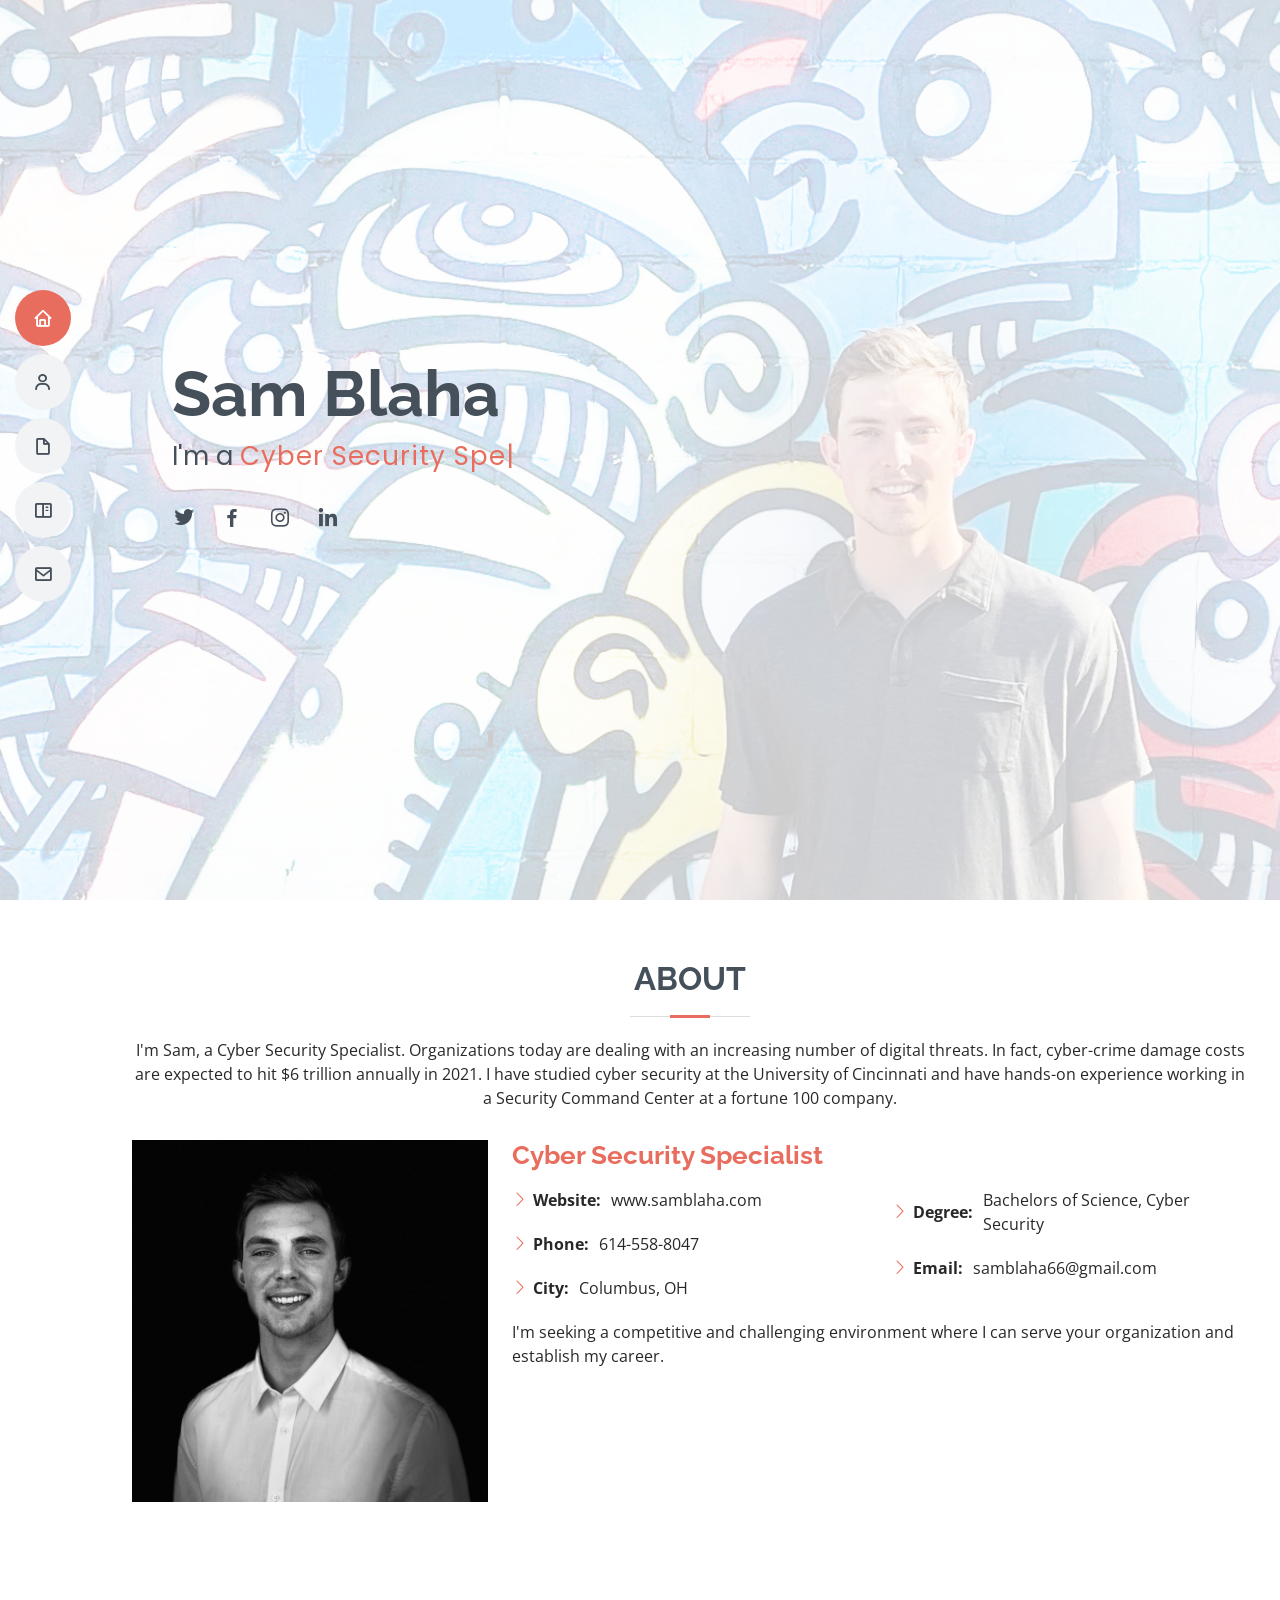
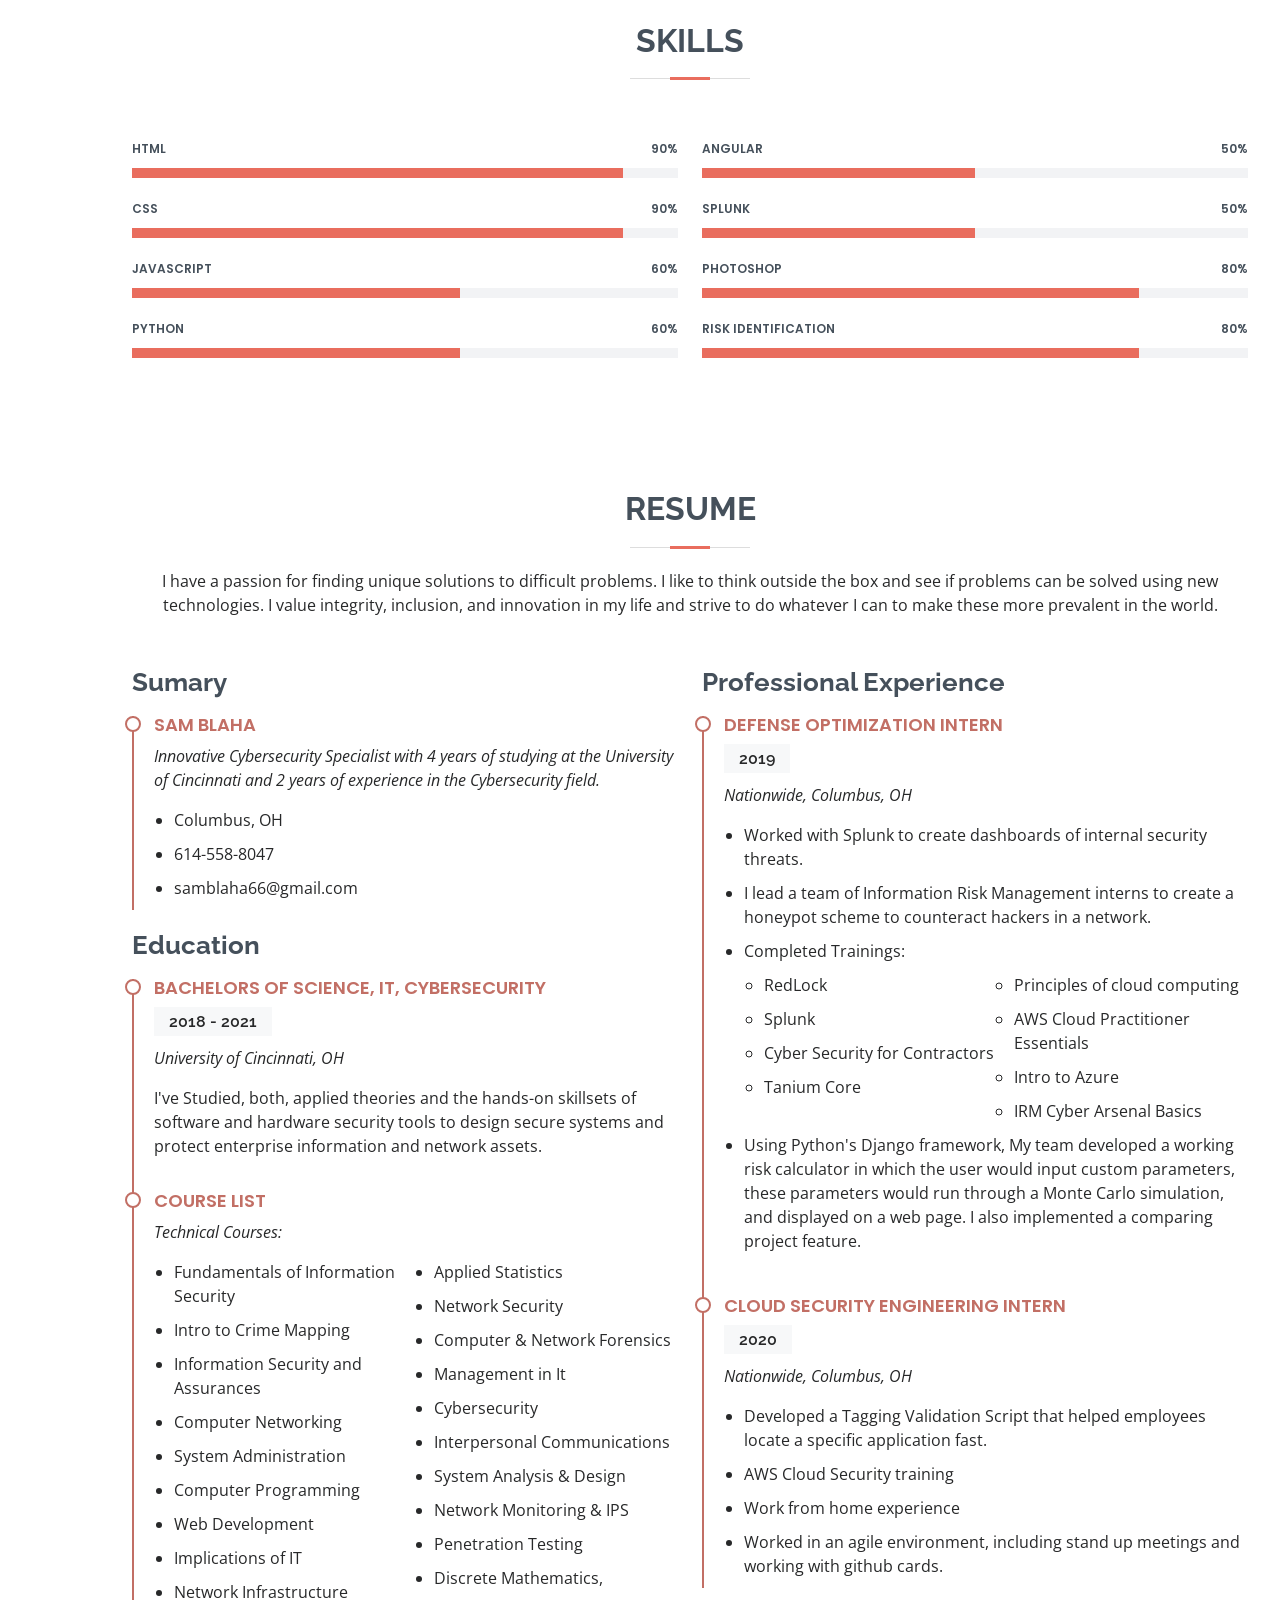
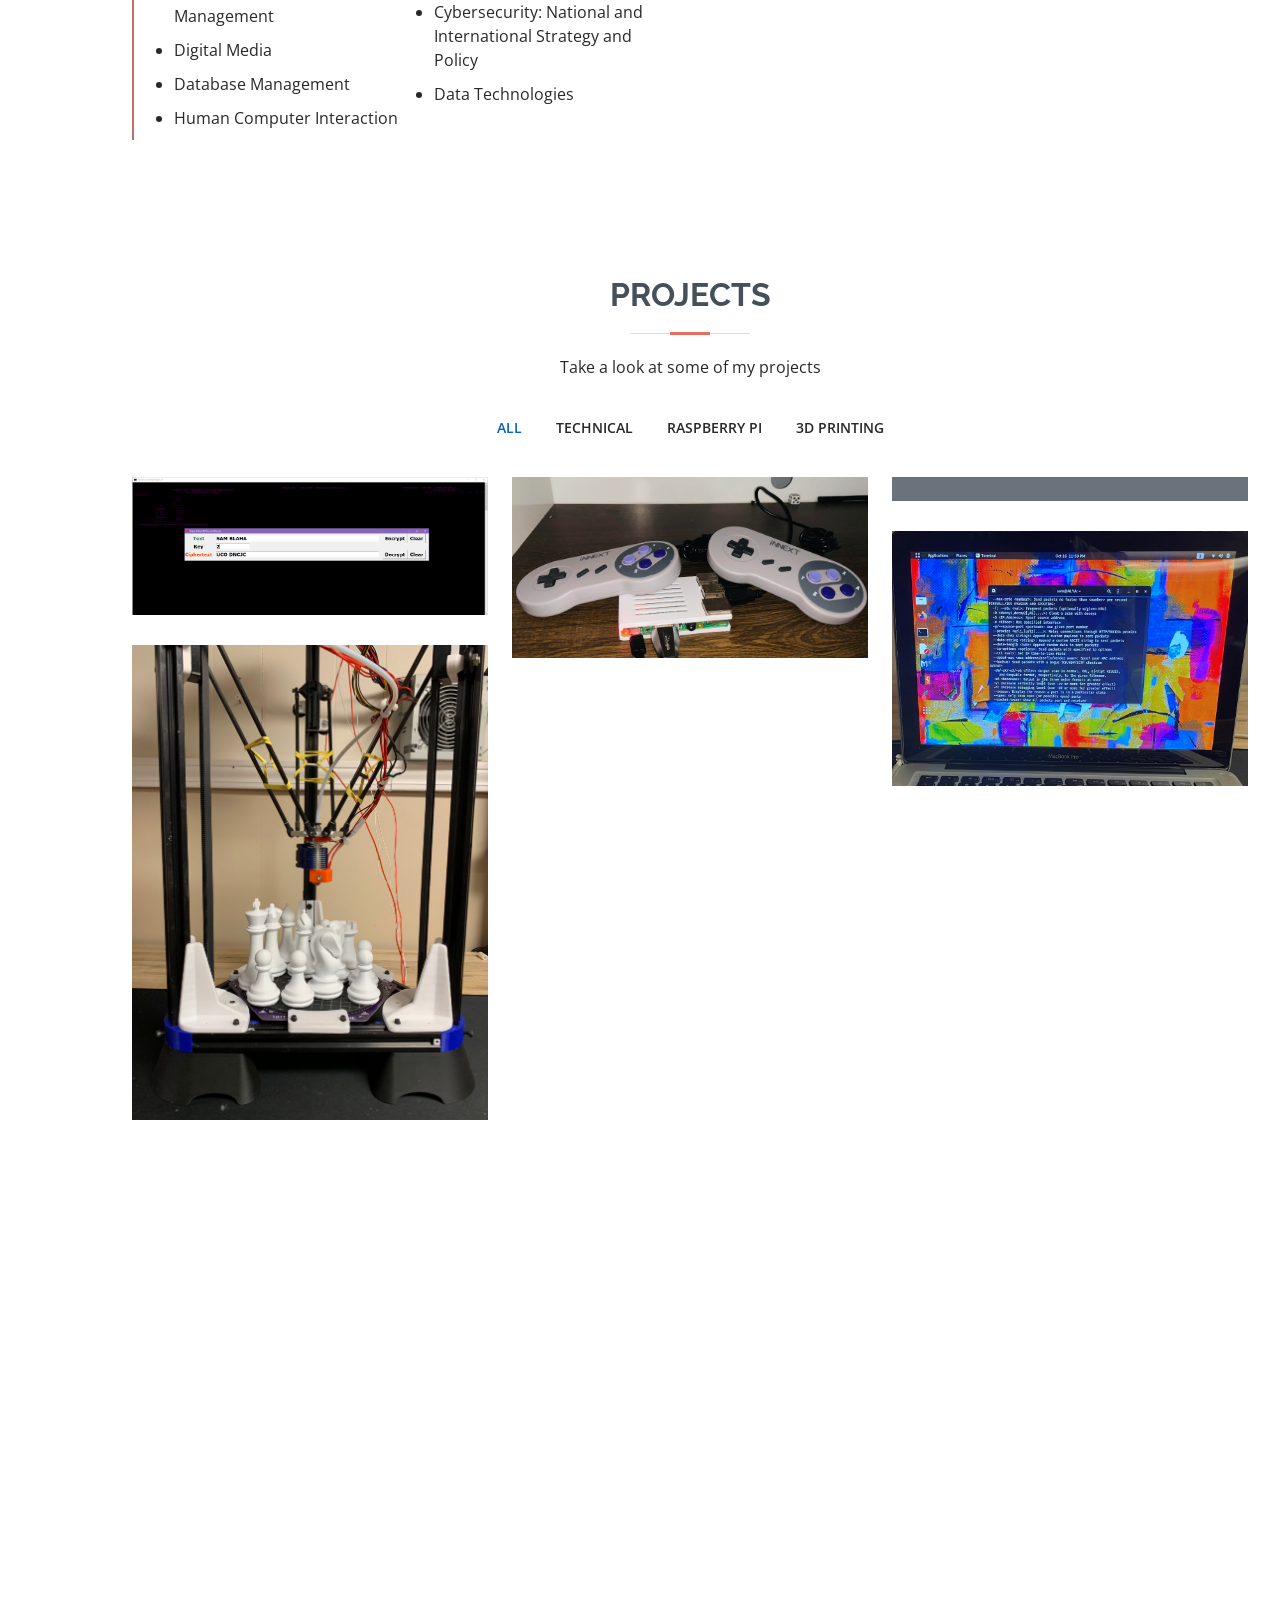
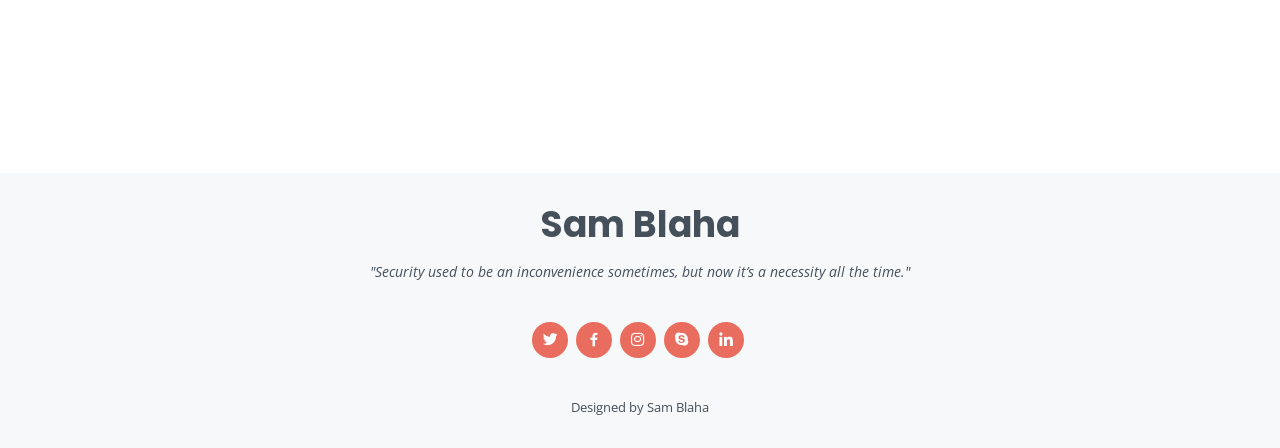
==== commit 43fca6b9: "4" ====
--- a/index.html
+++ b/index.html
@@ -98,7 +98,7 @@
               </div>
               <div class="col-lg-6">
                 <ul>
-                  <li><i class="bi bi-chevron-right"></i> <strong>Age:</strong> <span>22</span></li>
+                  
                   <li><i class="bi bi-chevron-right"></i> <strong>Degree:</strong> <span>Bachelors of Science, Cyber Security</span></li>
                   <li><i class="bi bi-chevron-right"></i> <strong>Email:</strong> <span>samblaha66@gmail.com</span></li>
                 </ul>
@@ -439,7 +439,7 @@
             </div>
           </div>
 
-          <div class="col-lg-4 col-md-6 portfolio-item filter-app">
+<!--          <div class="col-lg-4 col-md-6 portfolio-item filter-app">
             <div class="portfolio-wrap">
               <img src="assets/img/portfolio/portfolio-6.jpg" class="img-fluid" alt="">
               <div class="portfolio-info">
@@ -494,7 +494,7 @@
               </div>
             </div>
           </div>
-
+-->
         </div>
 
       </div>
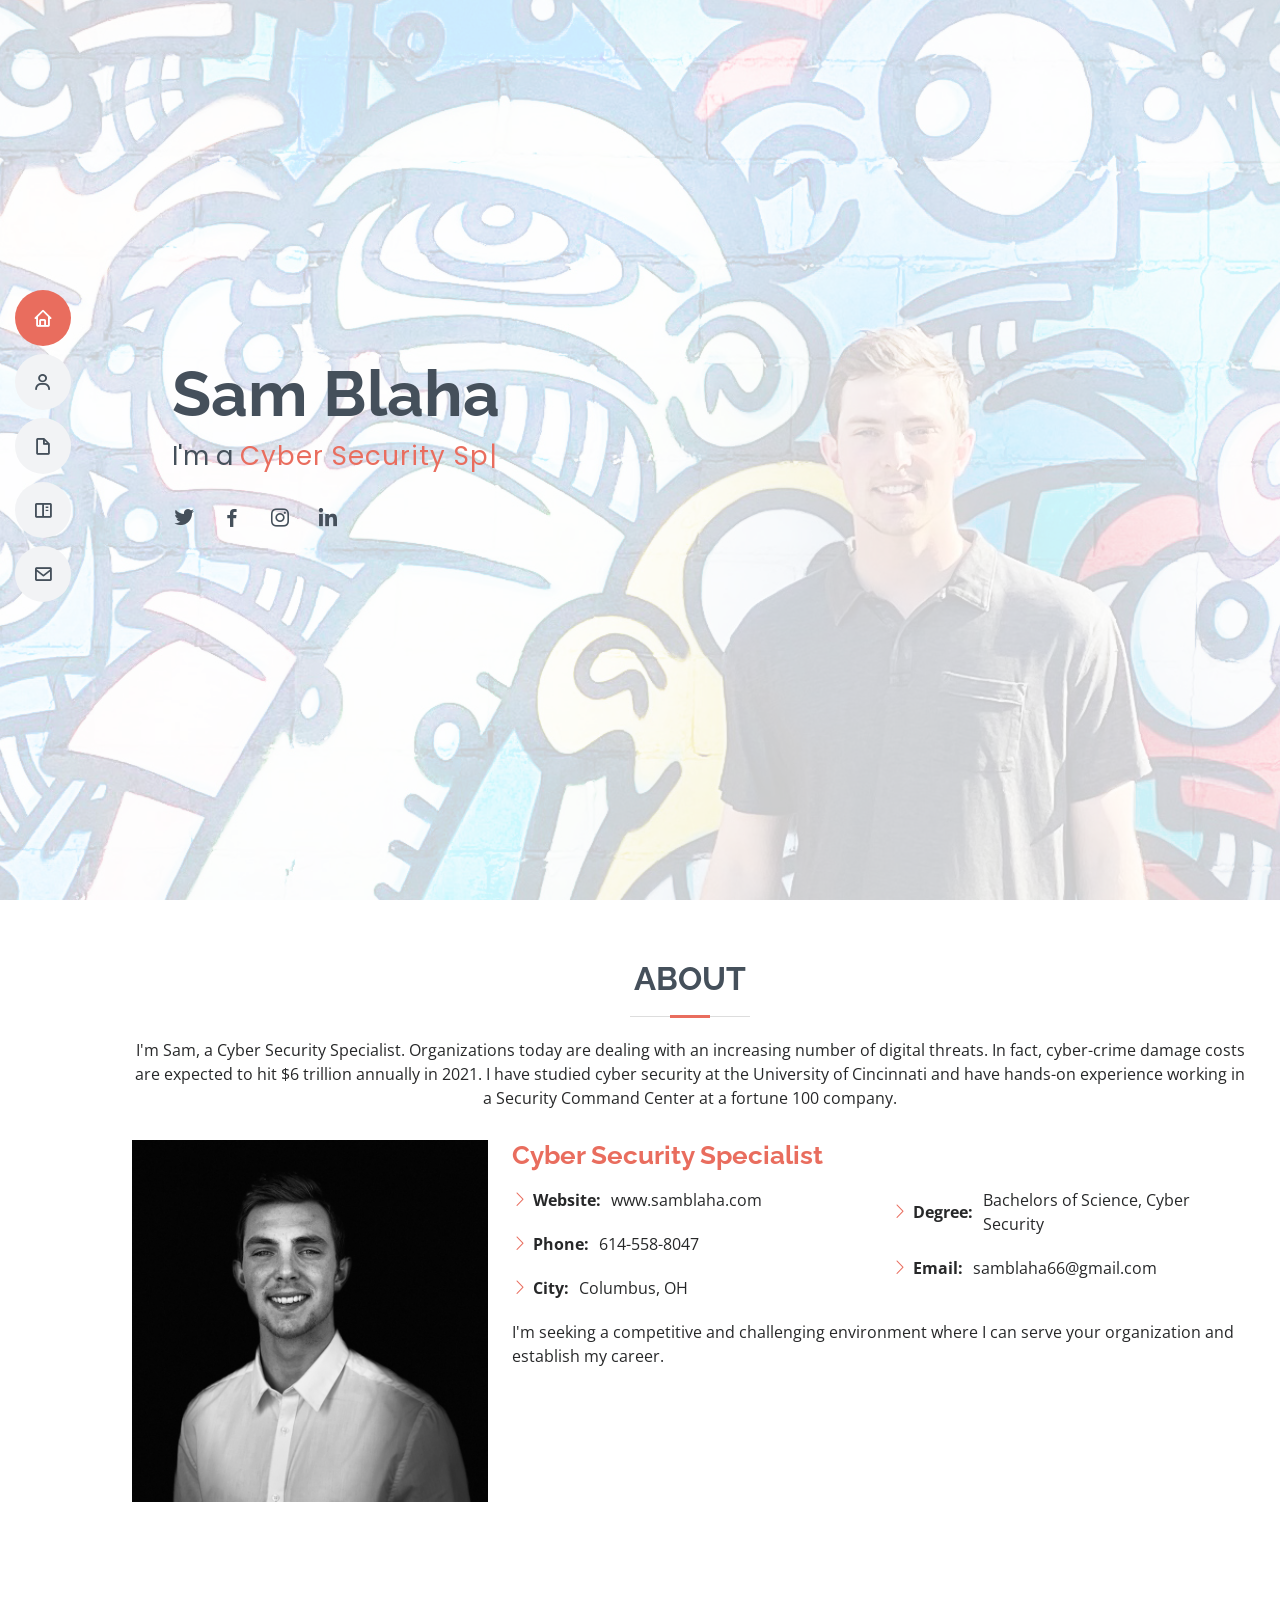
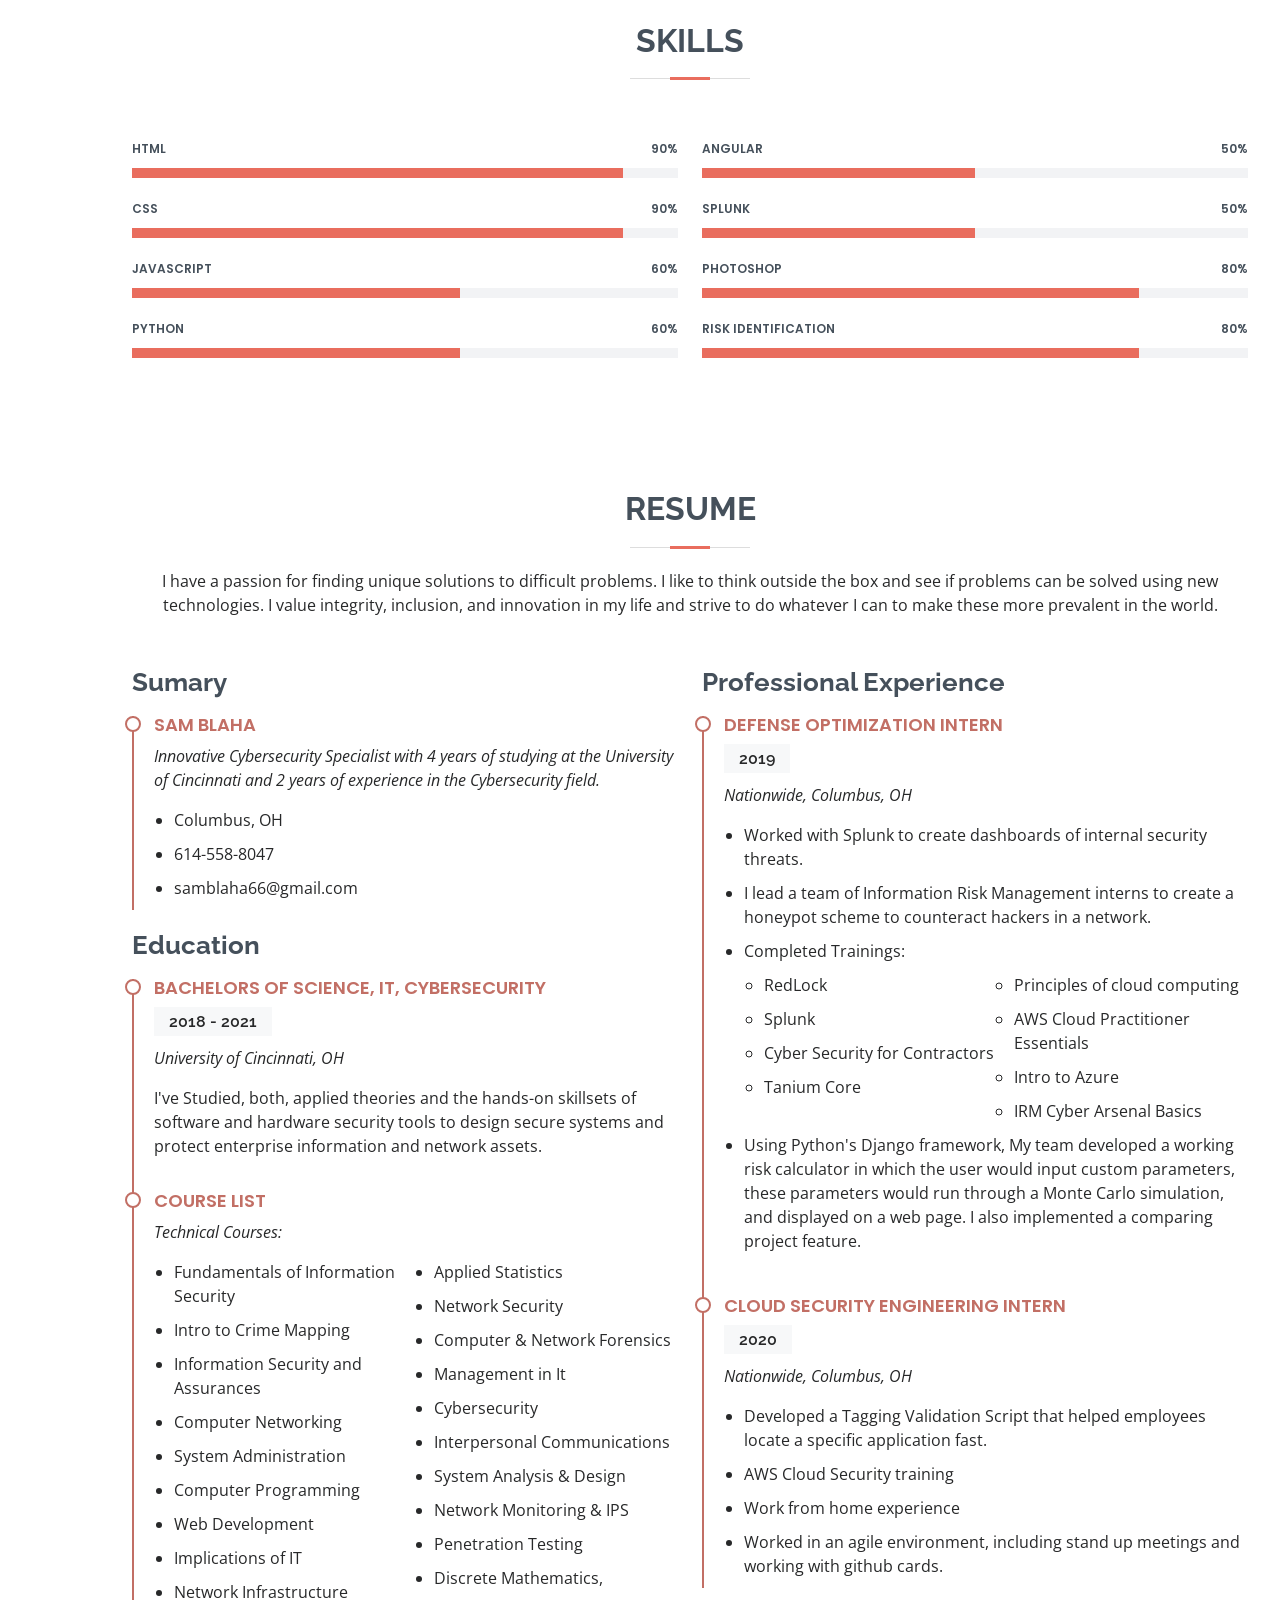
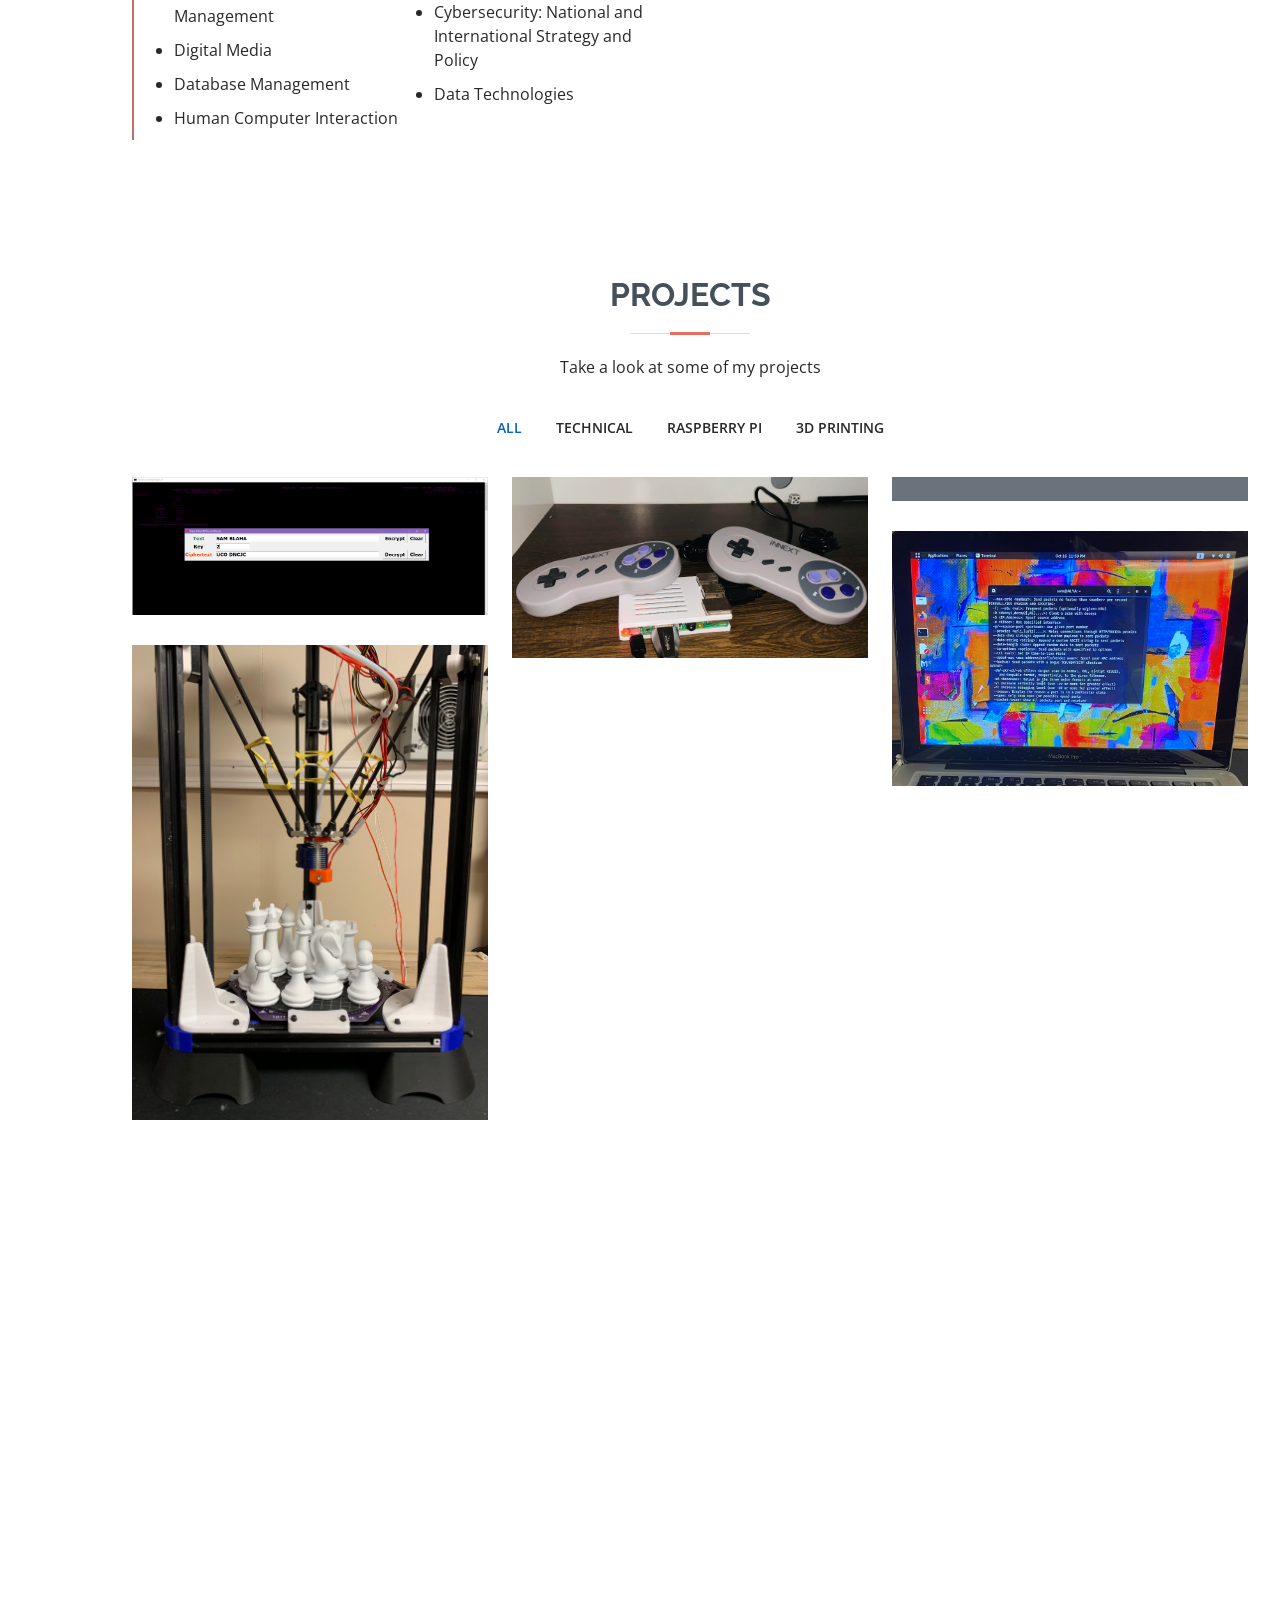
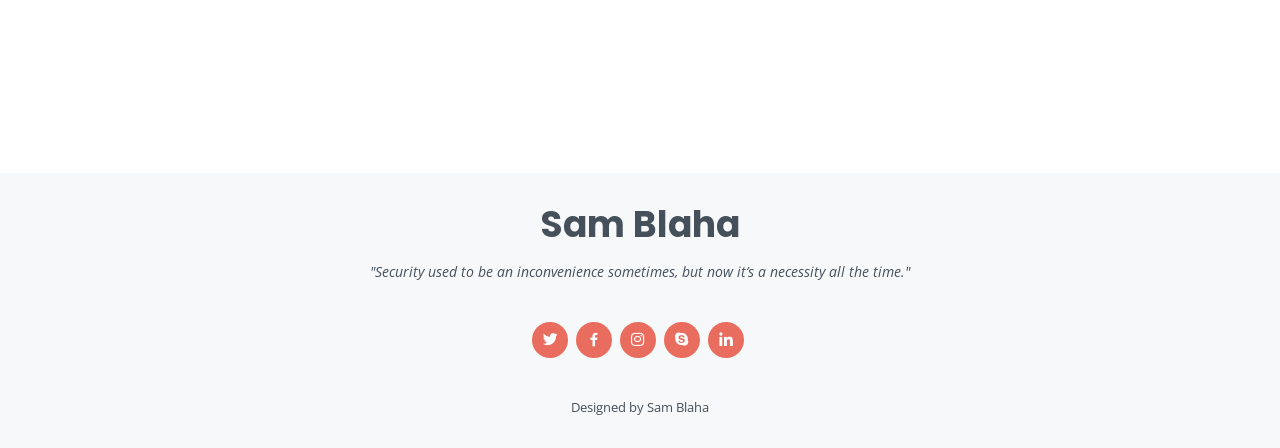
==== commit 2a6e7aeb: "Update index.html" ====
--- a/index.html
+++ b/index.html
@@ -5,7 +5,7 @@
   <meta charset="utf-8">
   <meta content="width=device-width, initial-scale=1.0" name="viewport">
 
-  <title>MyResume Bootstrap Template - Index</title>
+  <title>Sam Blaha</title>
   <meta content="" name="description">
   <meta content="" name="keywords">
 
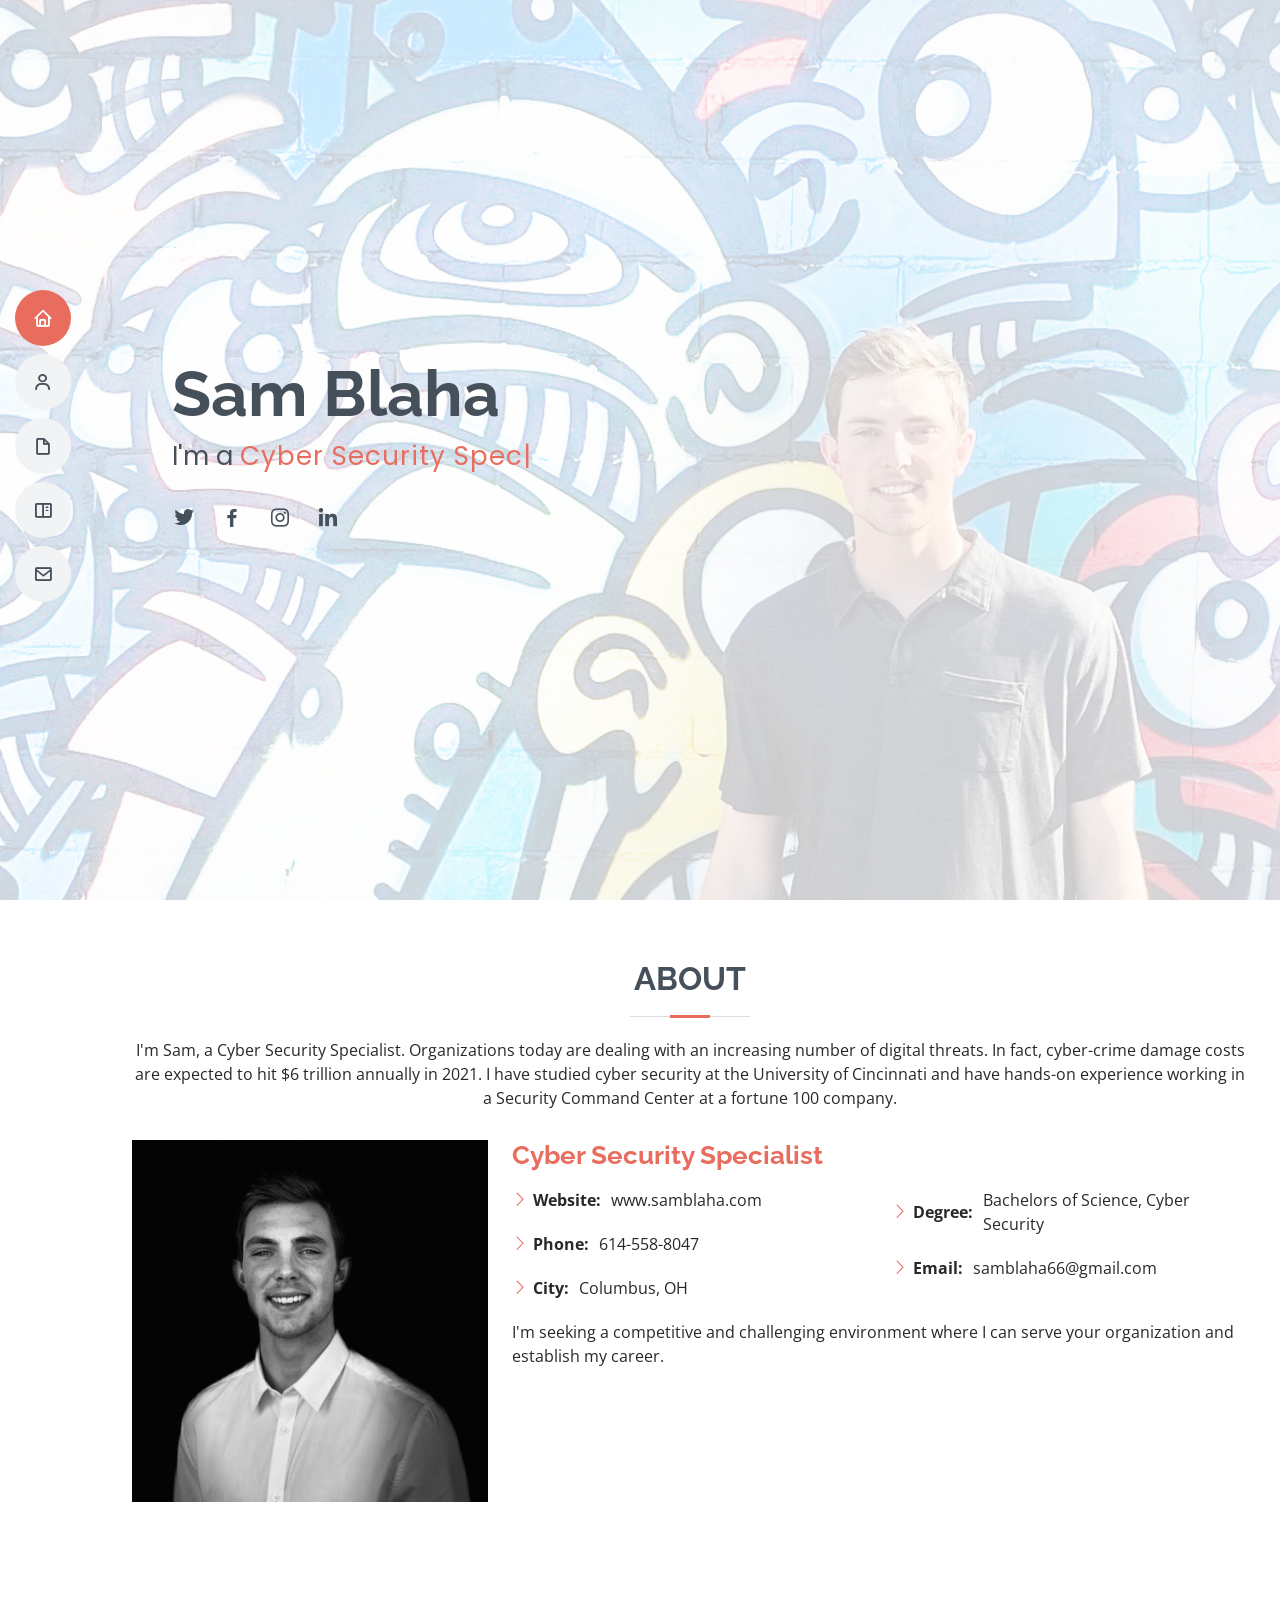
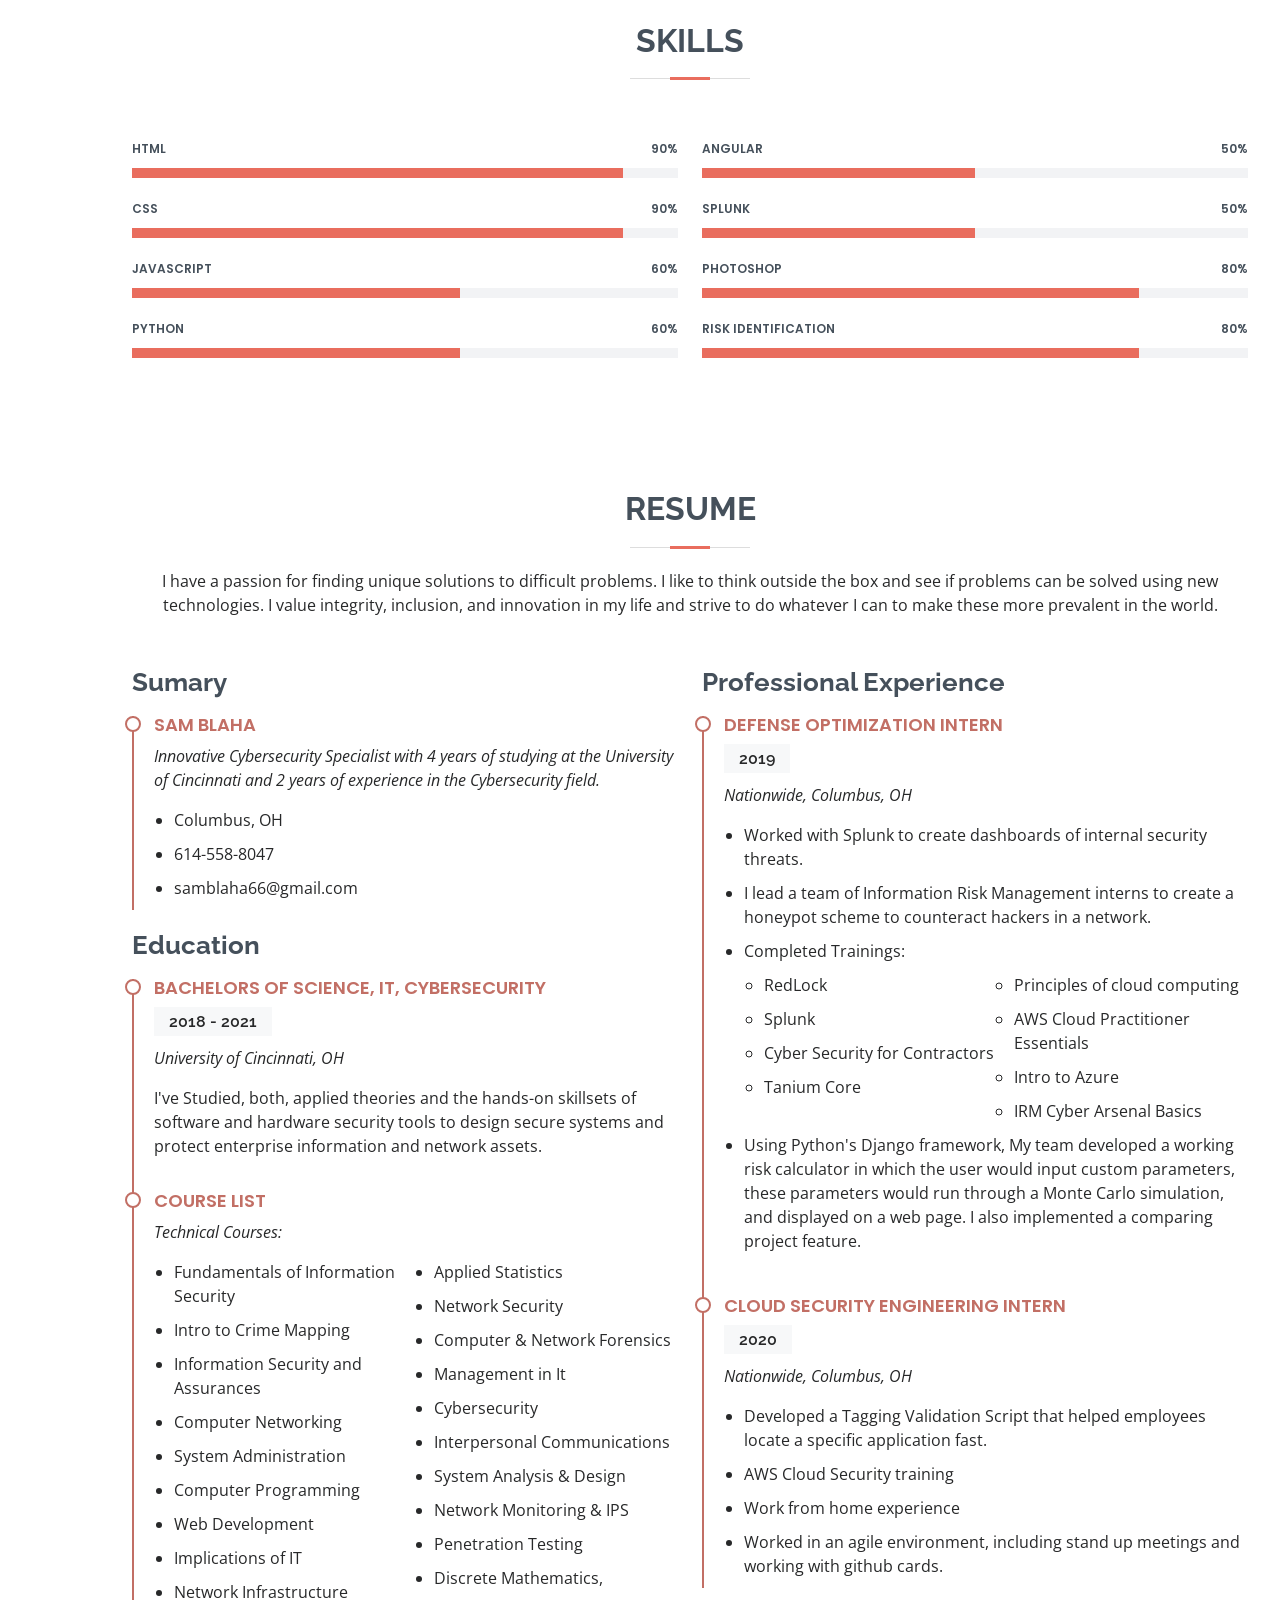
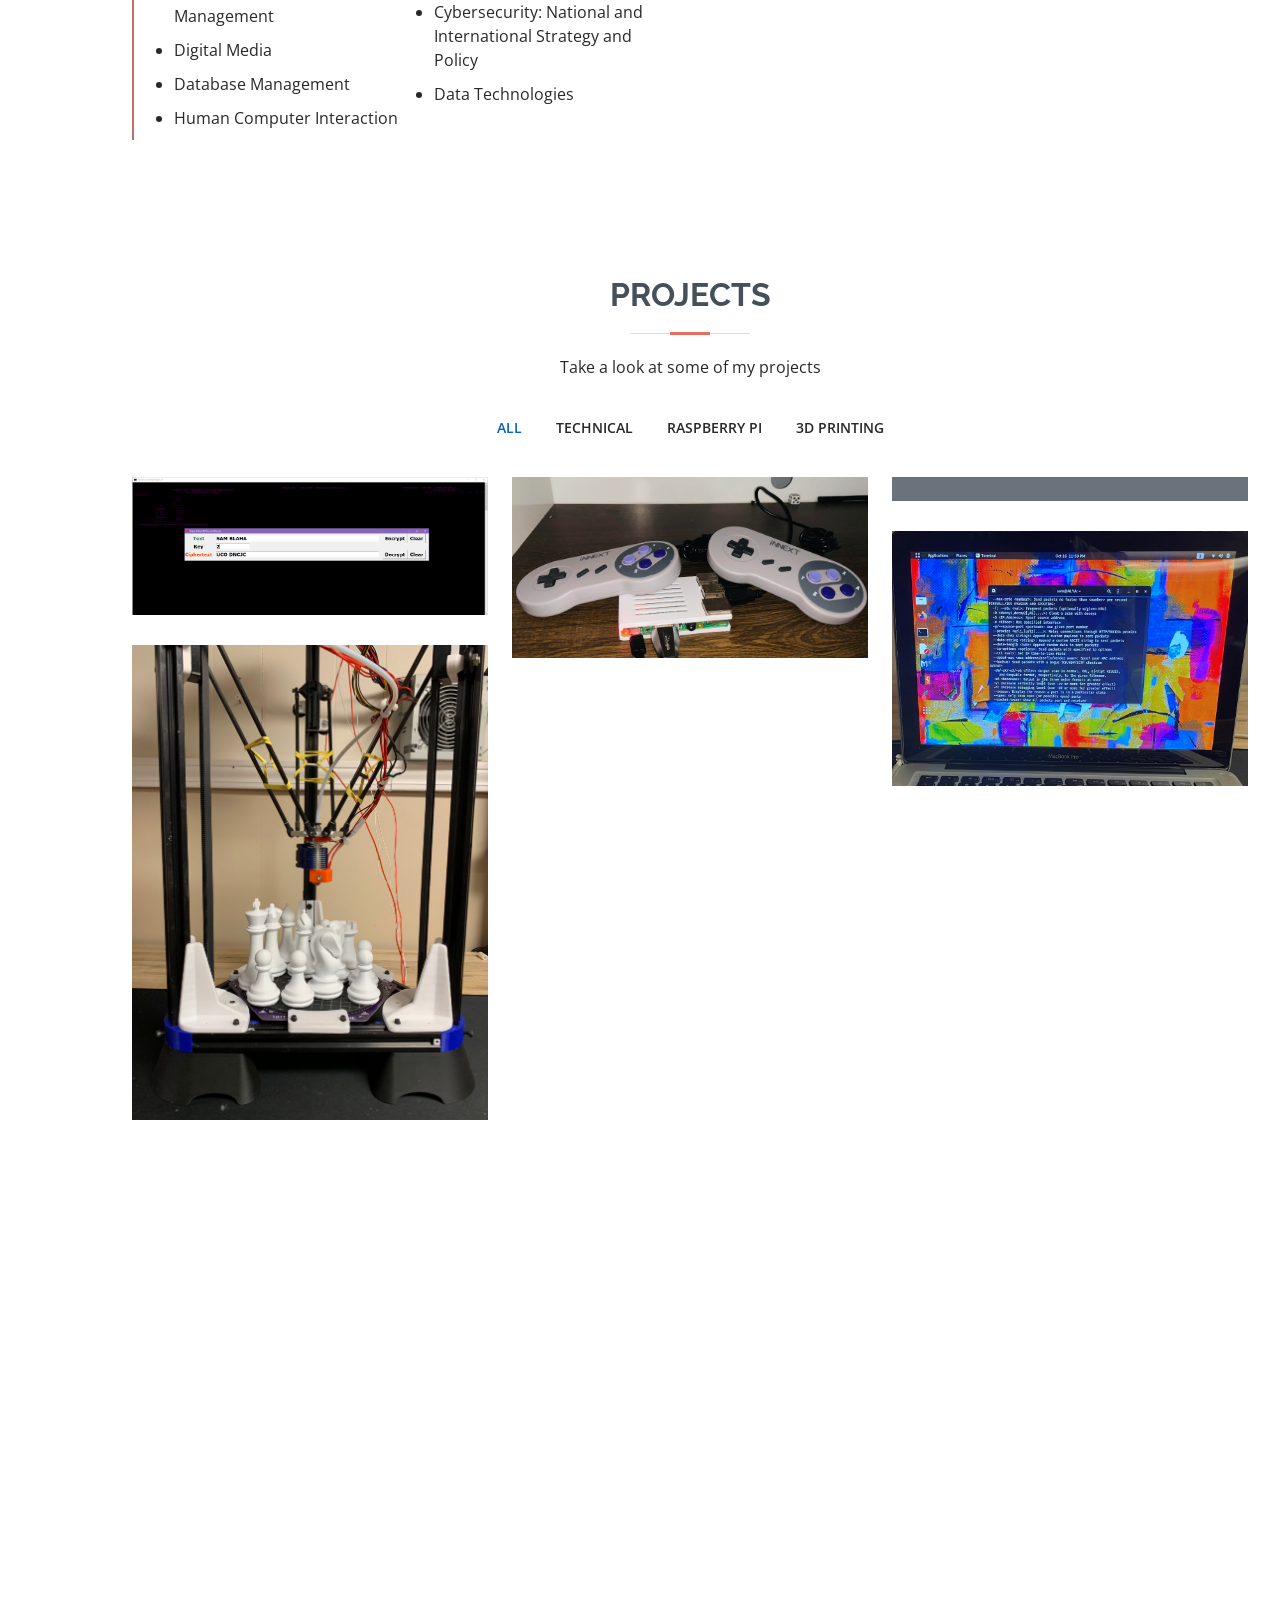
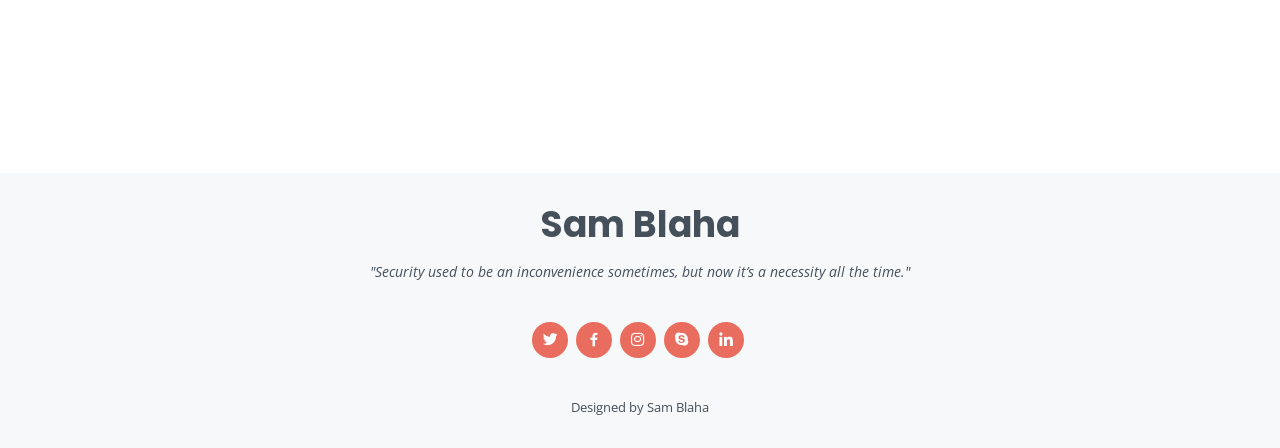
==== commit 4034c2c1: "Update index.html" ====
--- a/index.html
+++ b/index.html
@@ -27,12 +27,7 @@
   <!-- Template Main CSS File -->
   <link href="assets/css/style.css" rel="stylesheet">
 
-  <!-- =======================================================
-  * Template Name: MyResume - v4.0.1
-  * Template URL: https://bootstrapmade.com/free-html-bootstrap-template-my-resume/
-  * Author: BootstrapMade.com
-  * License: https://bootstrapmade.com/license/
-  ======================================================== -->
+
 </head>
 
 <body>
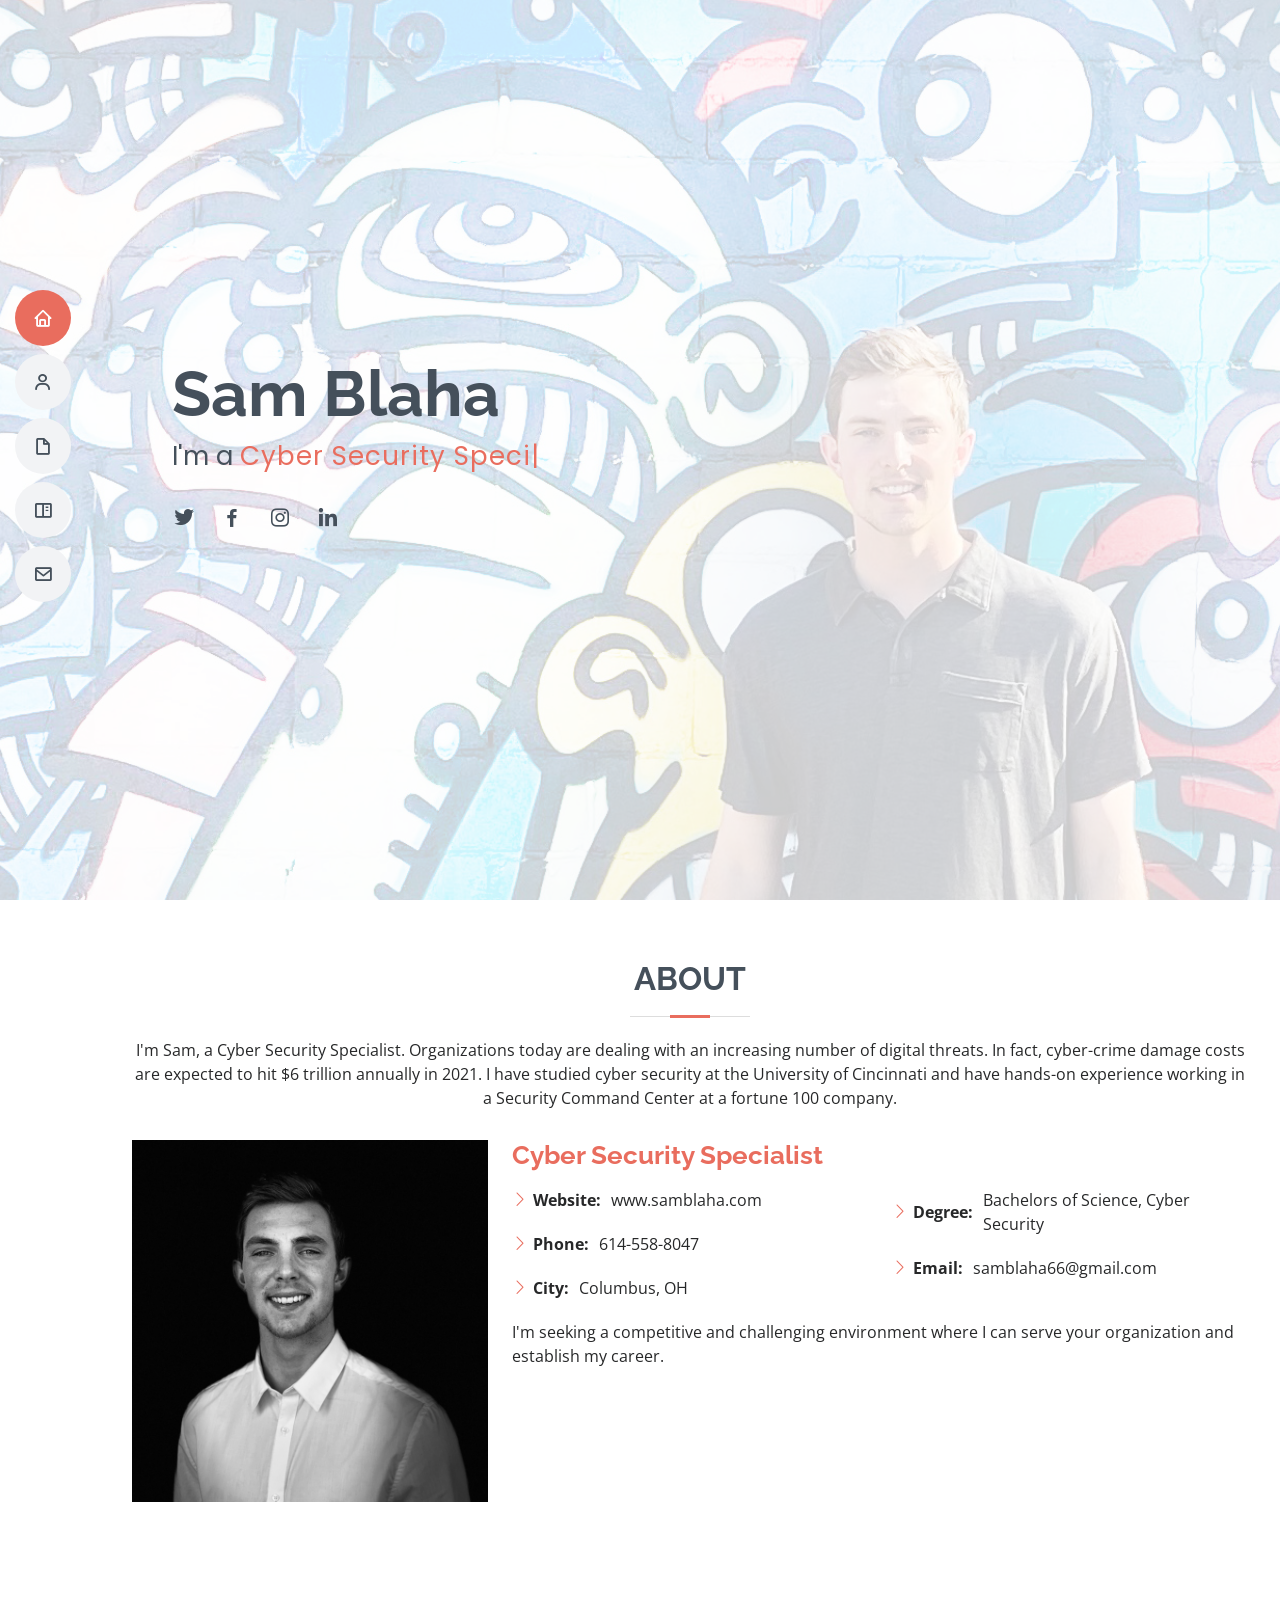
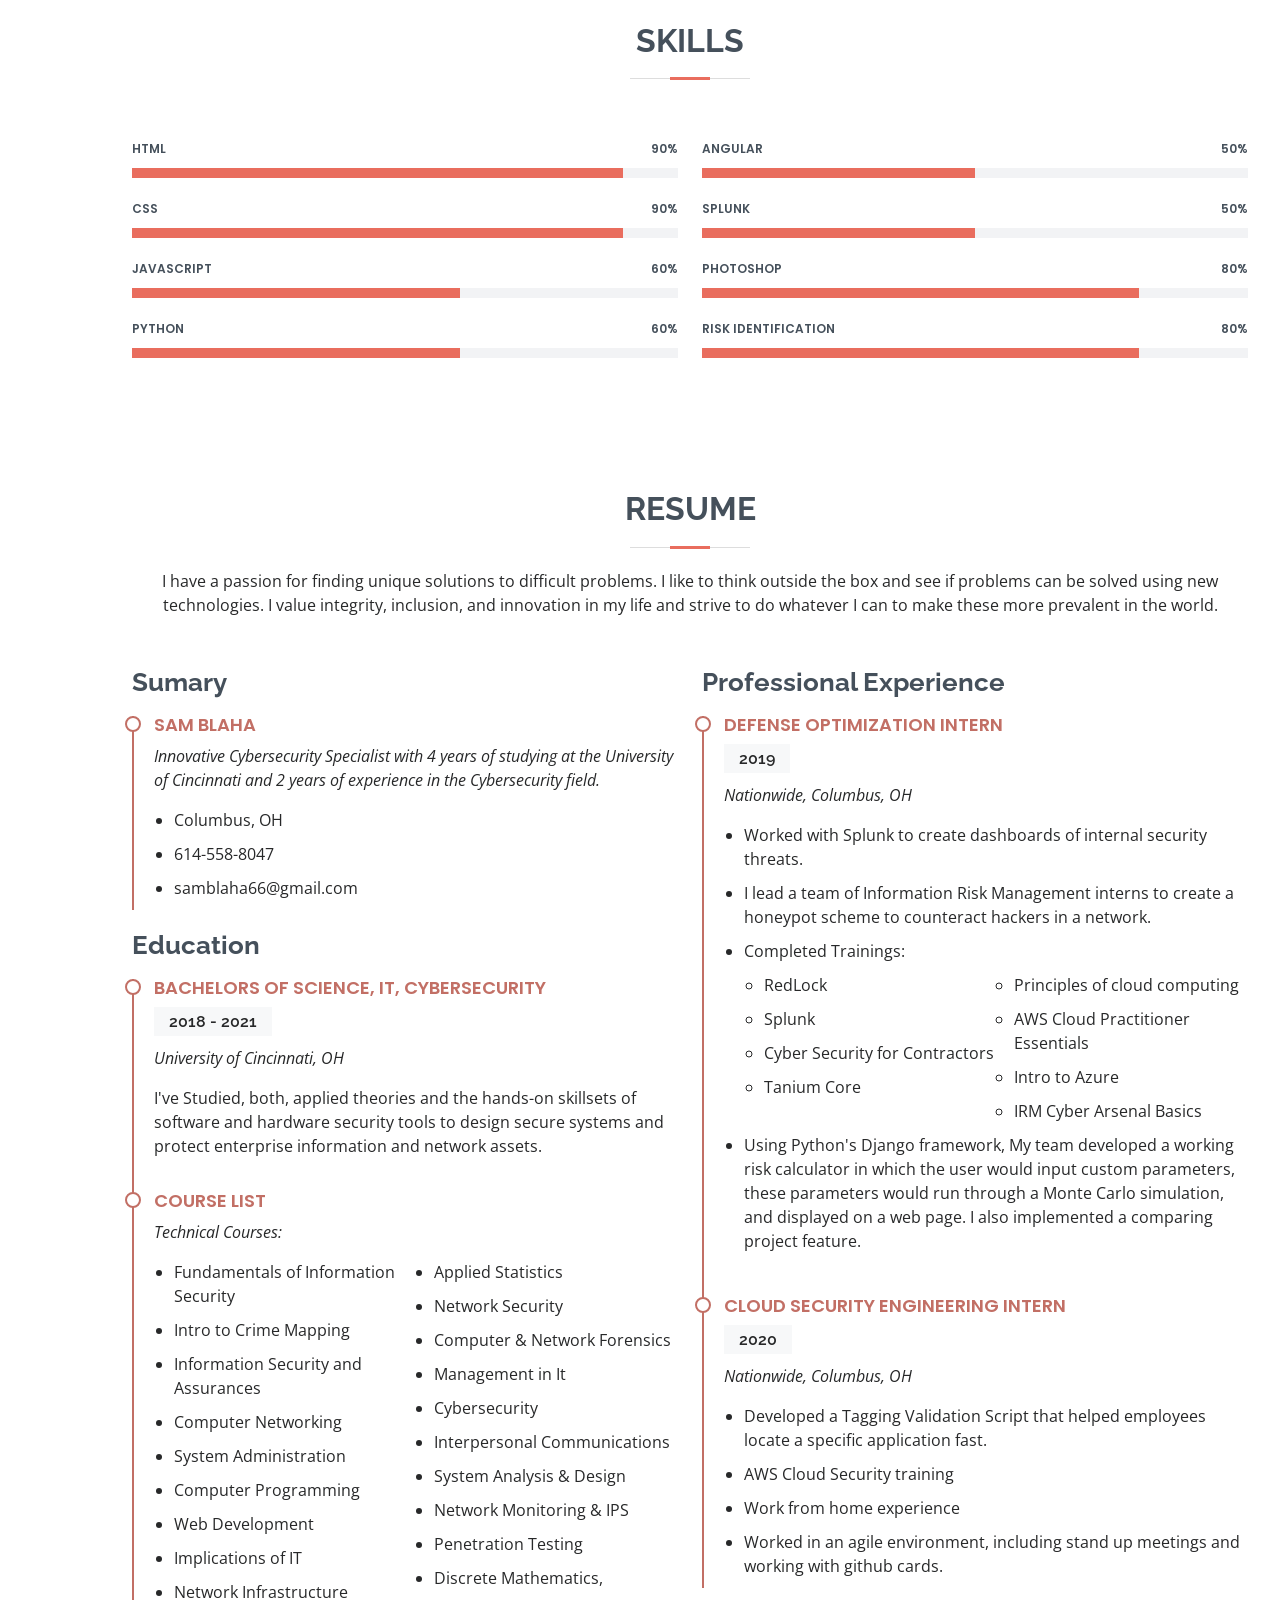
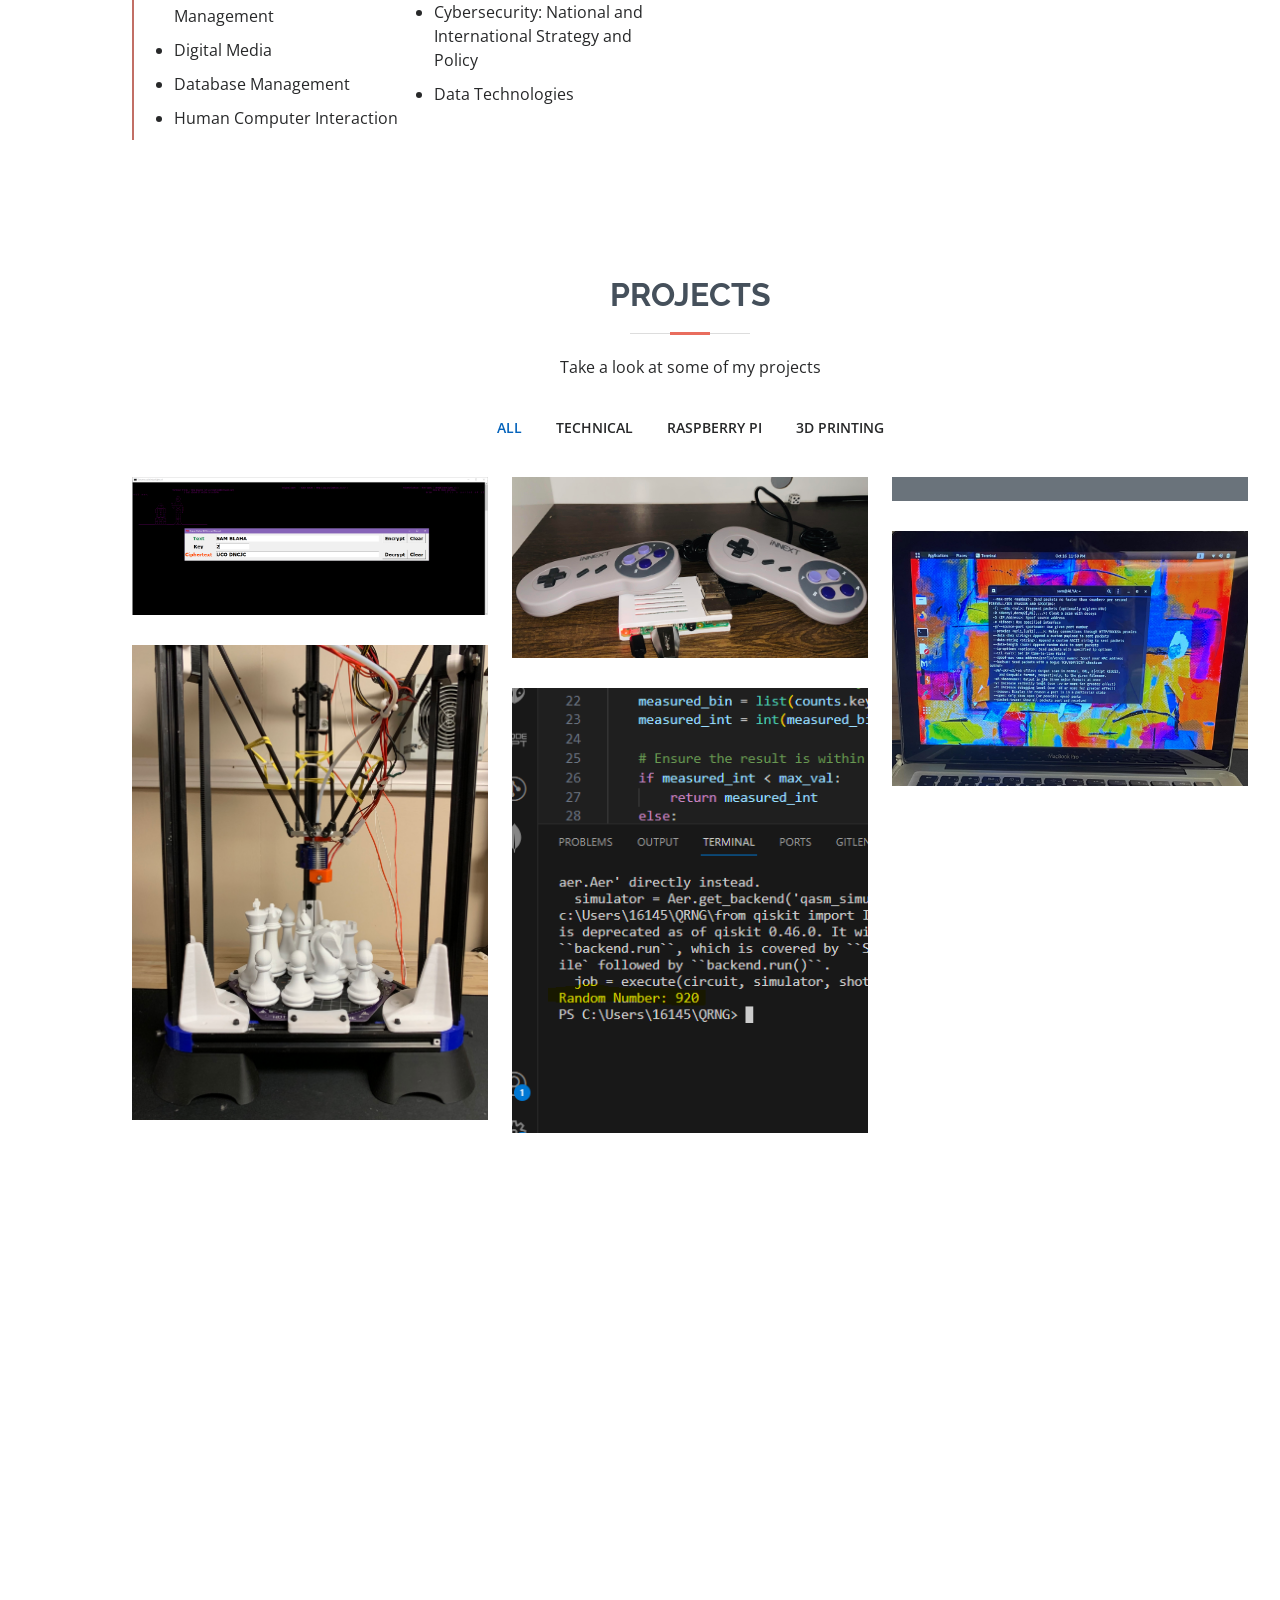
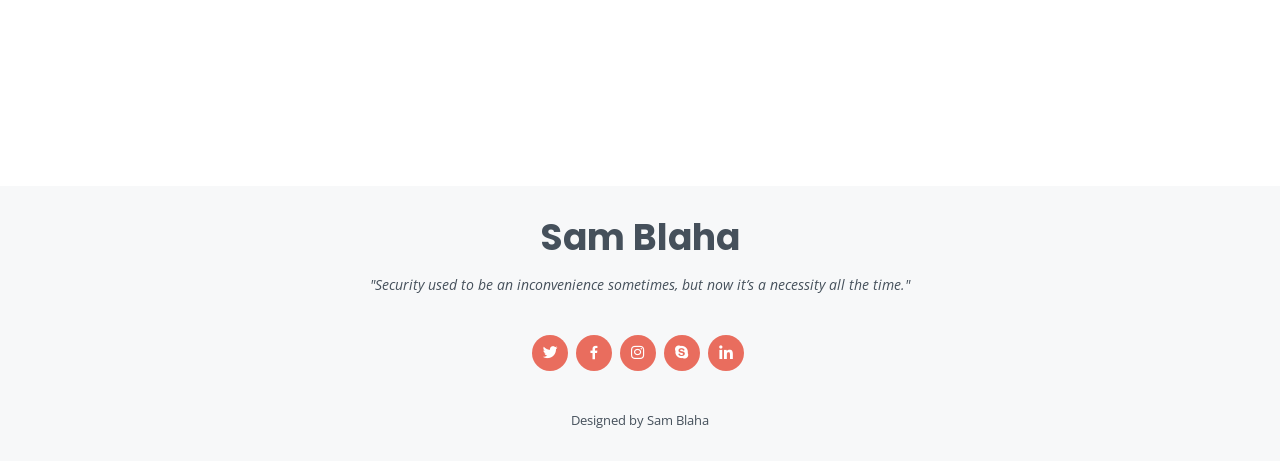
==== commit c7712b57: "5" ====
--- a/index.html
+++ b/index.html
@@ -434,6 +434,21 @@
             </div>
           </div>
 
+          
+          <div class="col-lg-4 col-md-6 portfolio-item filter-tech">
+            <div class="portfolio-wrap">
+              <img src="assets/img/portfolio/QRNG.png" class="img-fluid" alt="">
+              <div class="portfolio-info">
+                <h4>Quantum Random Number Generator</h4>
+                <p>Technical</p>
+                <div class="portfolio-links">
+                  
+                  <a href="portfolio-details - 5.html" class="portfolio-details-lightbox" data-glightbox="type: external" title="Portfolio Details"><i class="bx bx-link"></i></a>
+                </div>
+              </div>
+            </div>
+          </div>
+
 <!--          <div class="col-lg-4 col-md-6 portfolio-item filter-app">
             <div class="portfolio-wrap">
               <img src="assets/img/portfolio/portfolio-6.jpg" class="img-fluid" alt="">
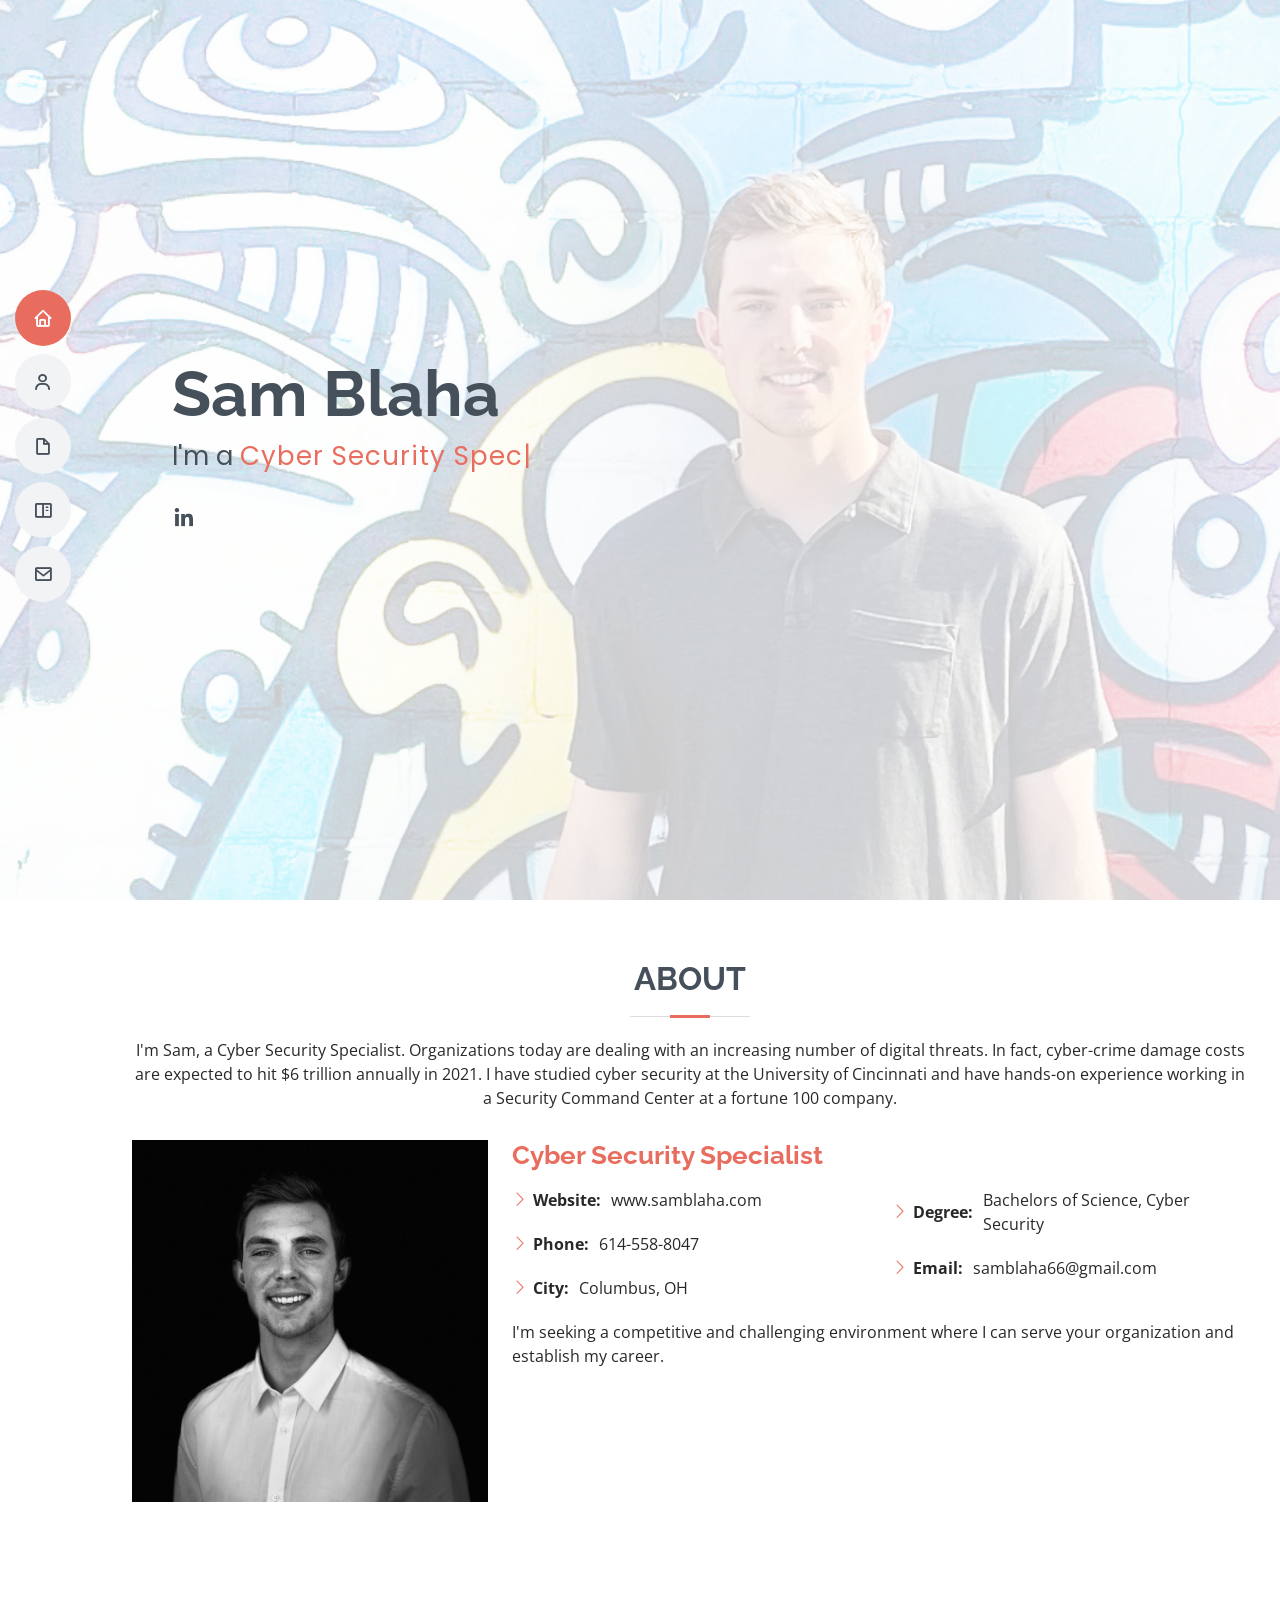
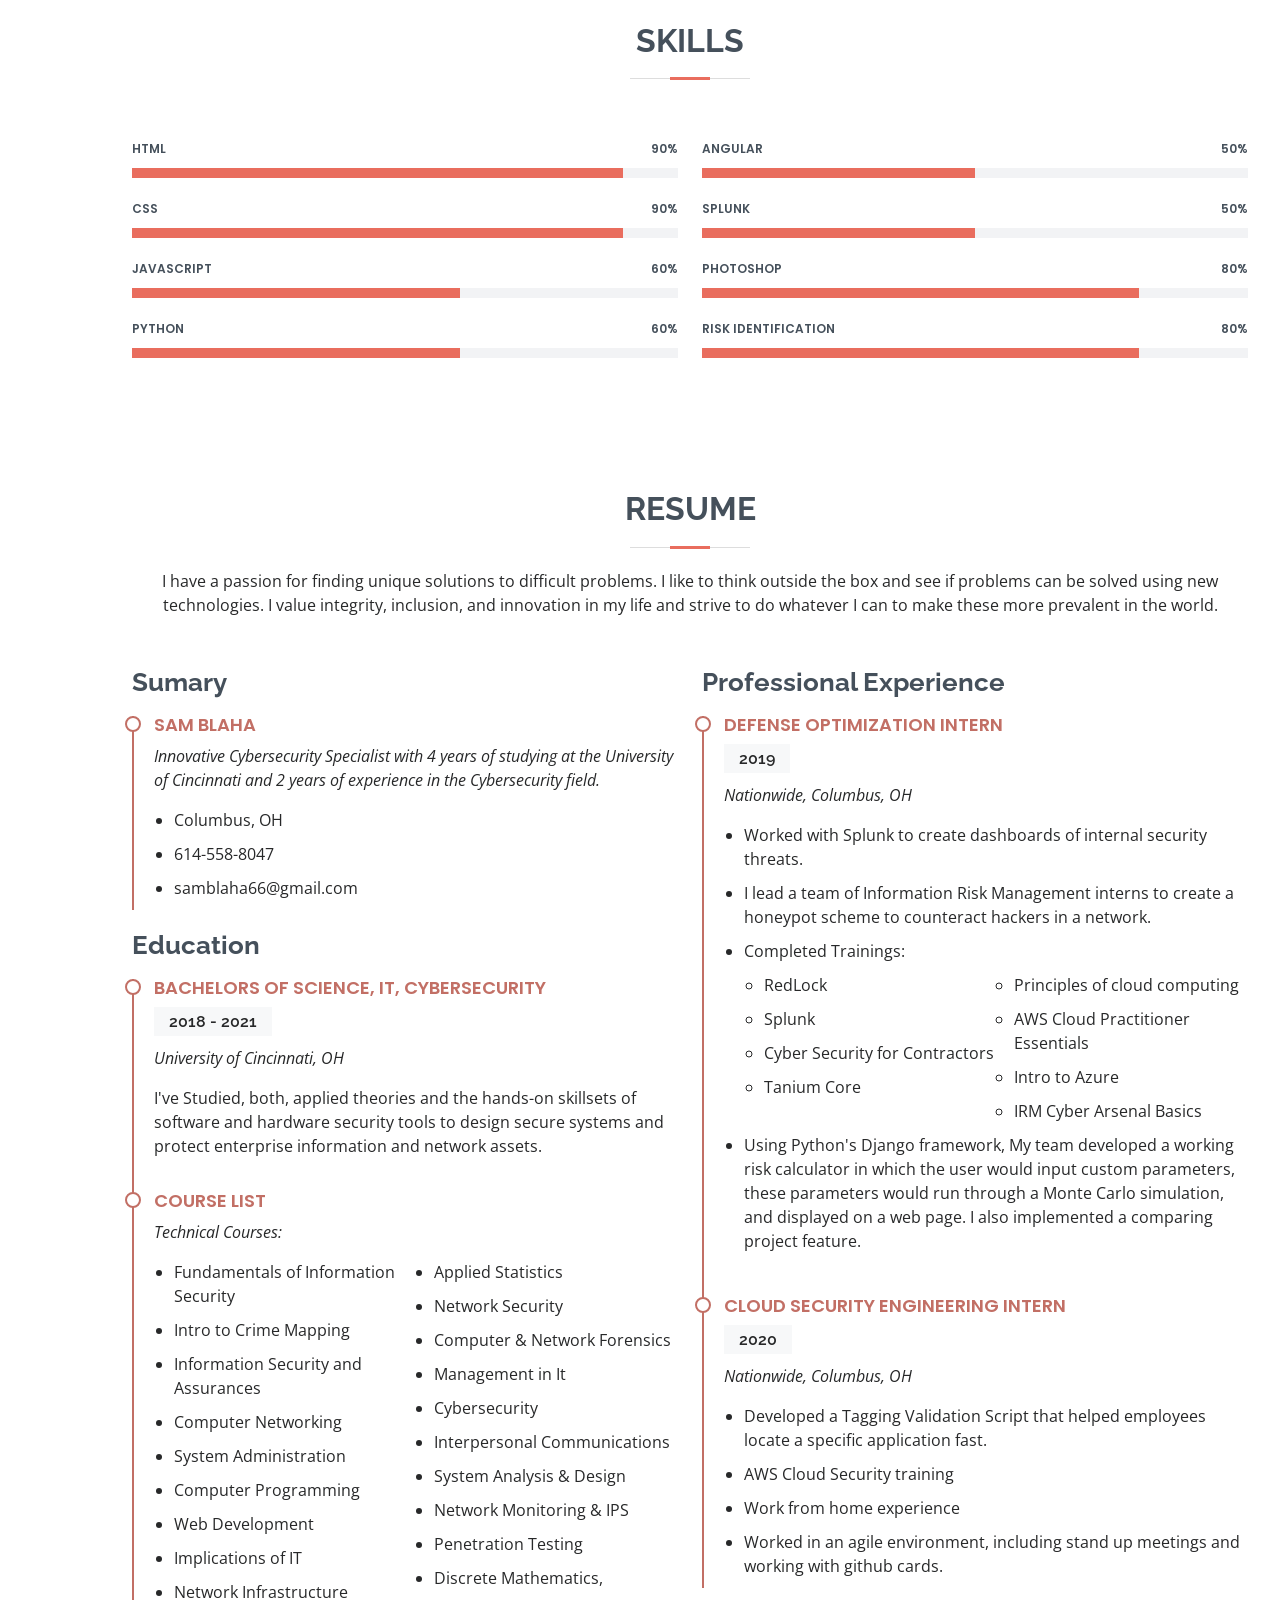
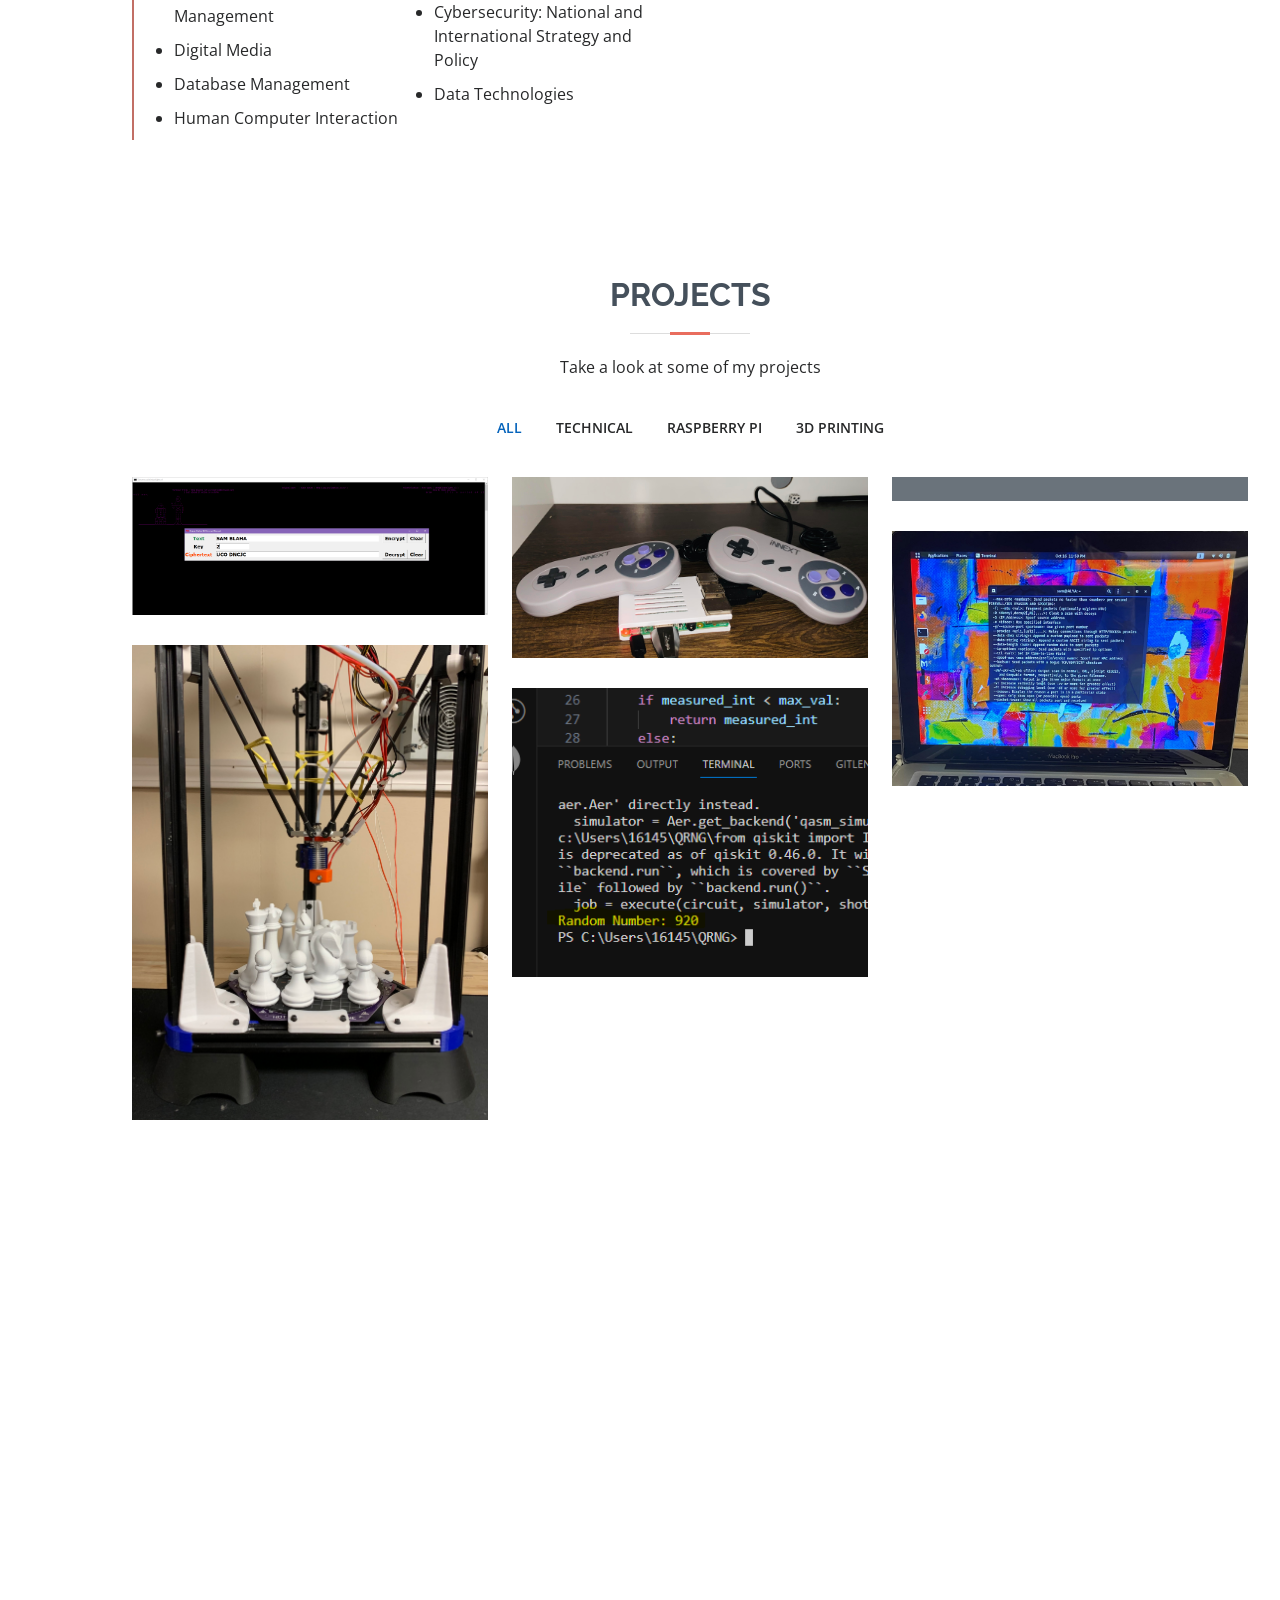
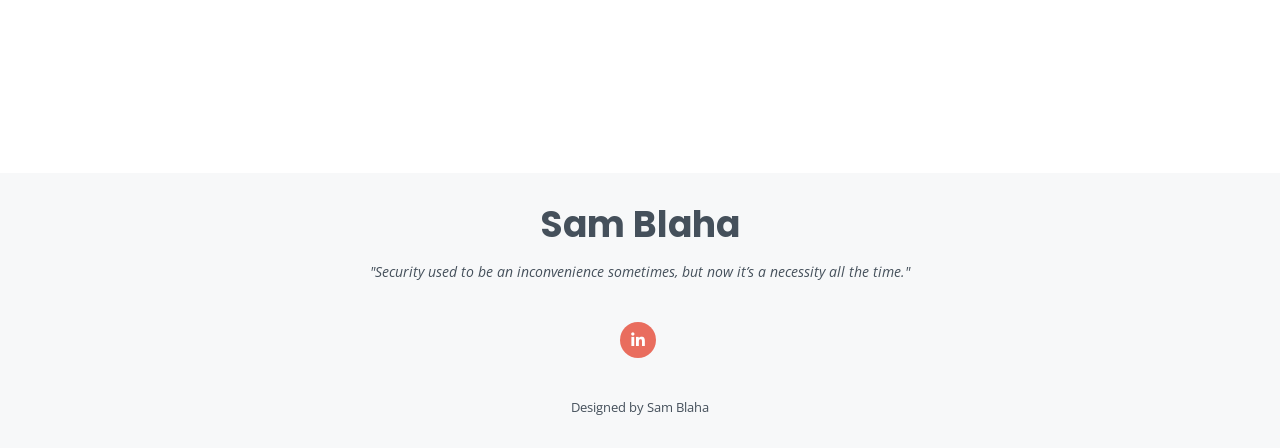
==== commit 05366abc: "Update index.html" ====
--- a/index.html
+++ b/index.html
@@ -54,11 +54,8 @@
   <section id="hero" class="d-flex flex-column justify-content-center">
     <div class="container" data-aos="zoom-in" data-aos-delay="100">
       <h1>Sam Blaha</h1>
-      <p>I'm a <span class="typed" data-typed-items="Cyber Security Specialist, Developer, Maker"></span></p>
+      <p>I'm a <span class="typed" data-typed-items="Cyber Security Specialist, Developer, Maker, Automater"></span></p>
       <div class="social-links">
-        <a href="#" class="twitter"><i class="bx bxl-twitter"></i></a>
-        <a href="#" class="facebook"><i class="bx bxl-facebook"></i></a>
-        <a href="#" class="instagram"><i class="bx bxl-instagram"></i></a>
         <a href="#" class="linkedin"><i class="bx bxl-linkedin"></i></a>
       </div>
     </div>
@@ -760,10 +757,6 @@
       <h3>Sam Blaha</h3>
       <p>"Security used to be an inconvenience sometimes, but now it’s a necessity all the time."</p>
       <div class="social-links">
-        <a href="#" class="twitter"><i class="bx bxl-twitter"></i></a>
-        <a href="#" class="fac-ebook"><i class="bx bxl-facebook"></i></a>
-        <a href="#" class="instagram"><i class="bx bxl-instagram"></i></a>
-        <a href="#" class="google-plus"><i class="bx bxl-skype"></i></a>
         <a href="#" class="linkedin"><i class="bx bxl-linkedin"></i></a>
       </div>
       
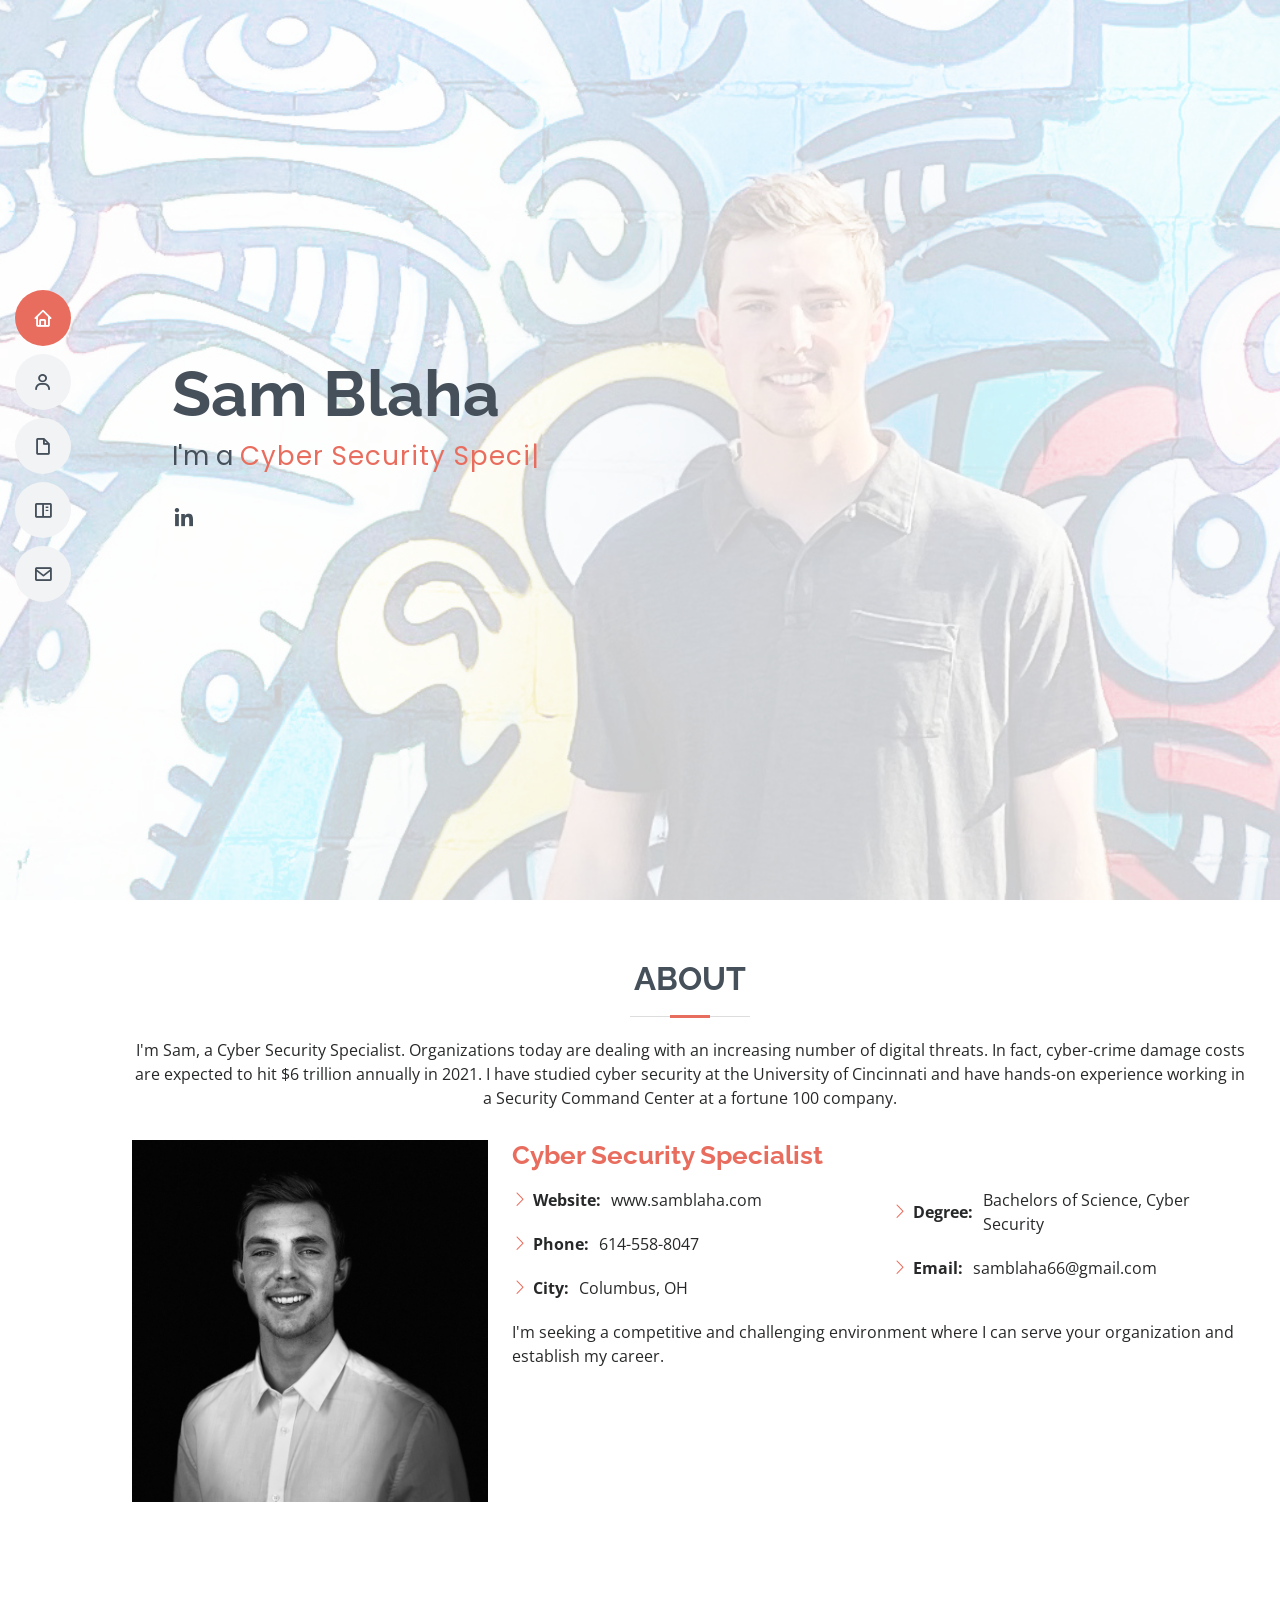
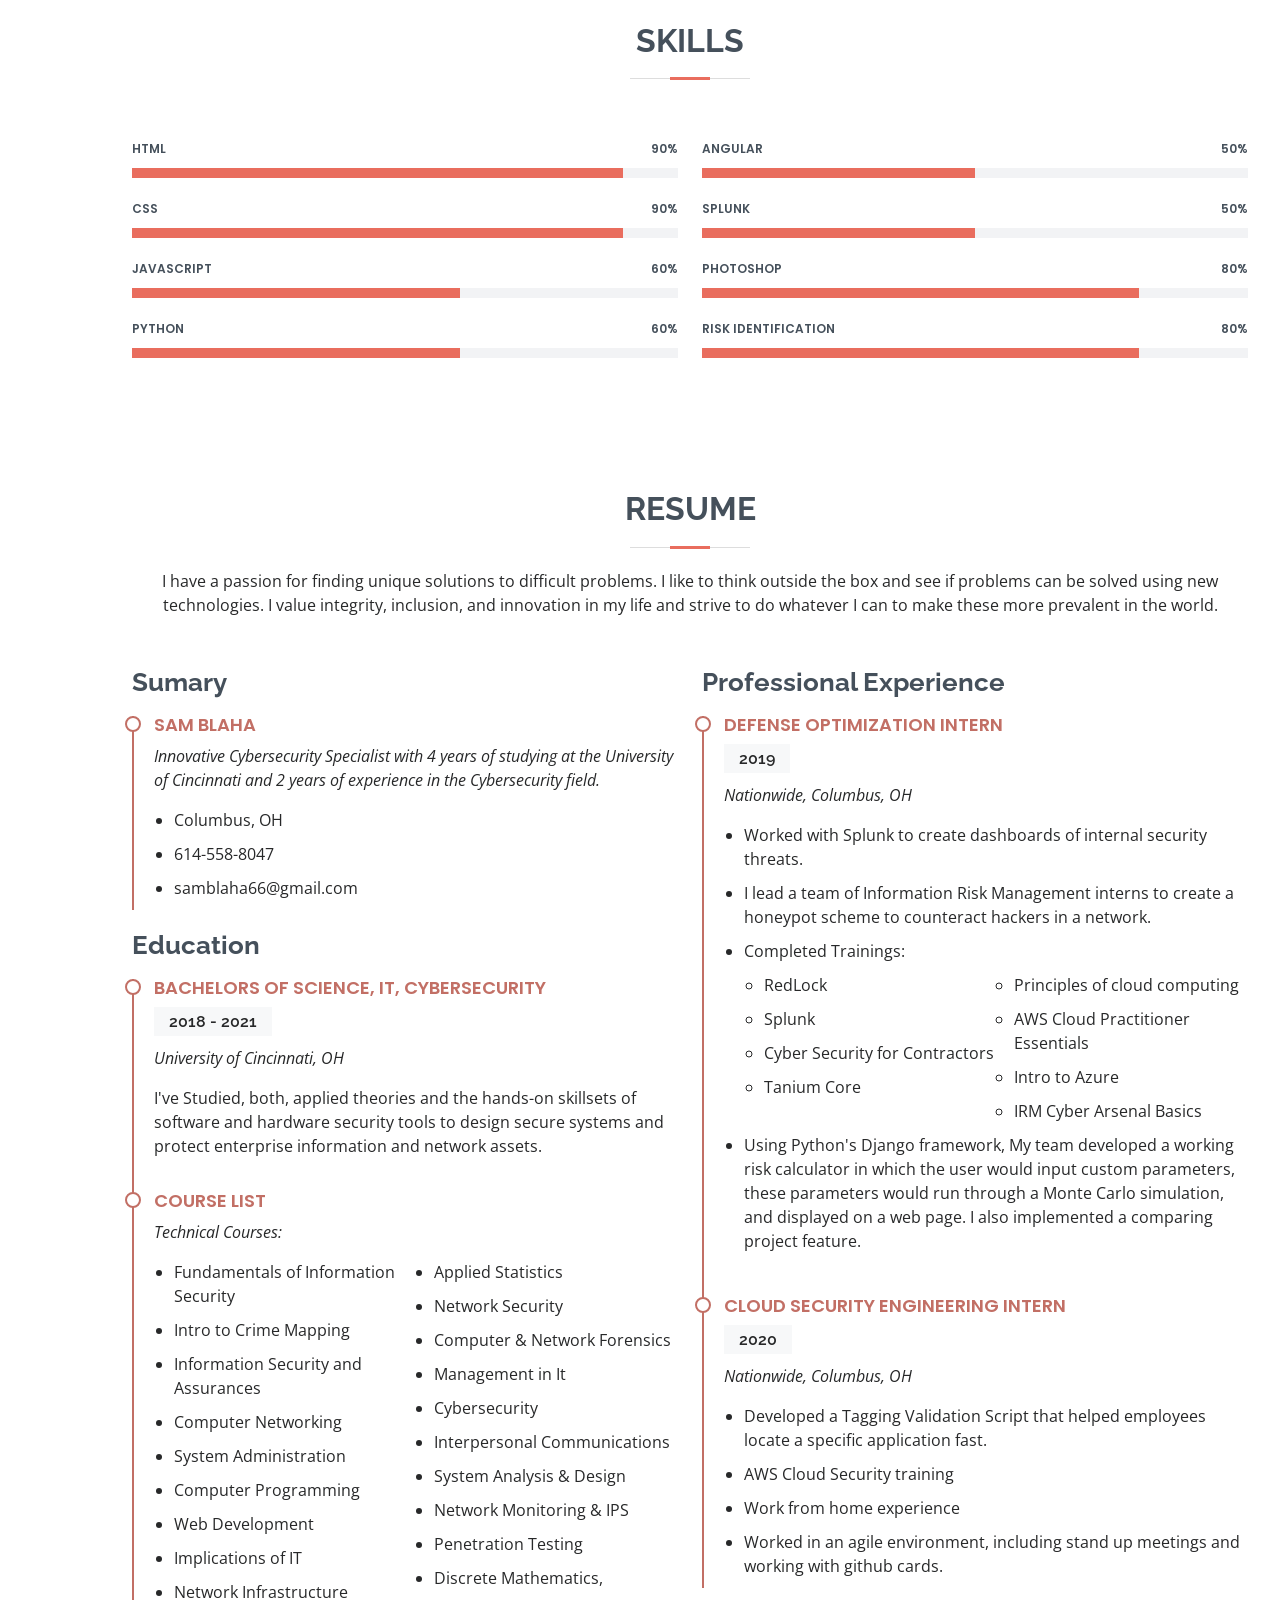
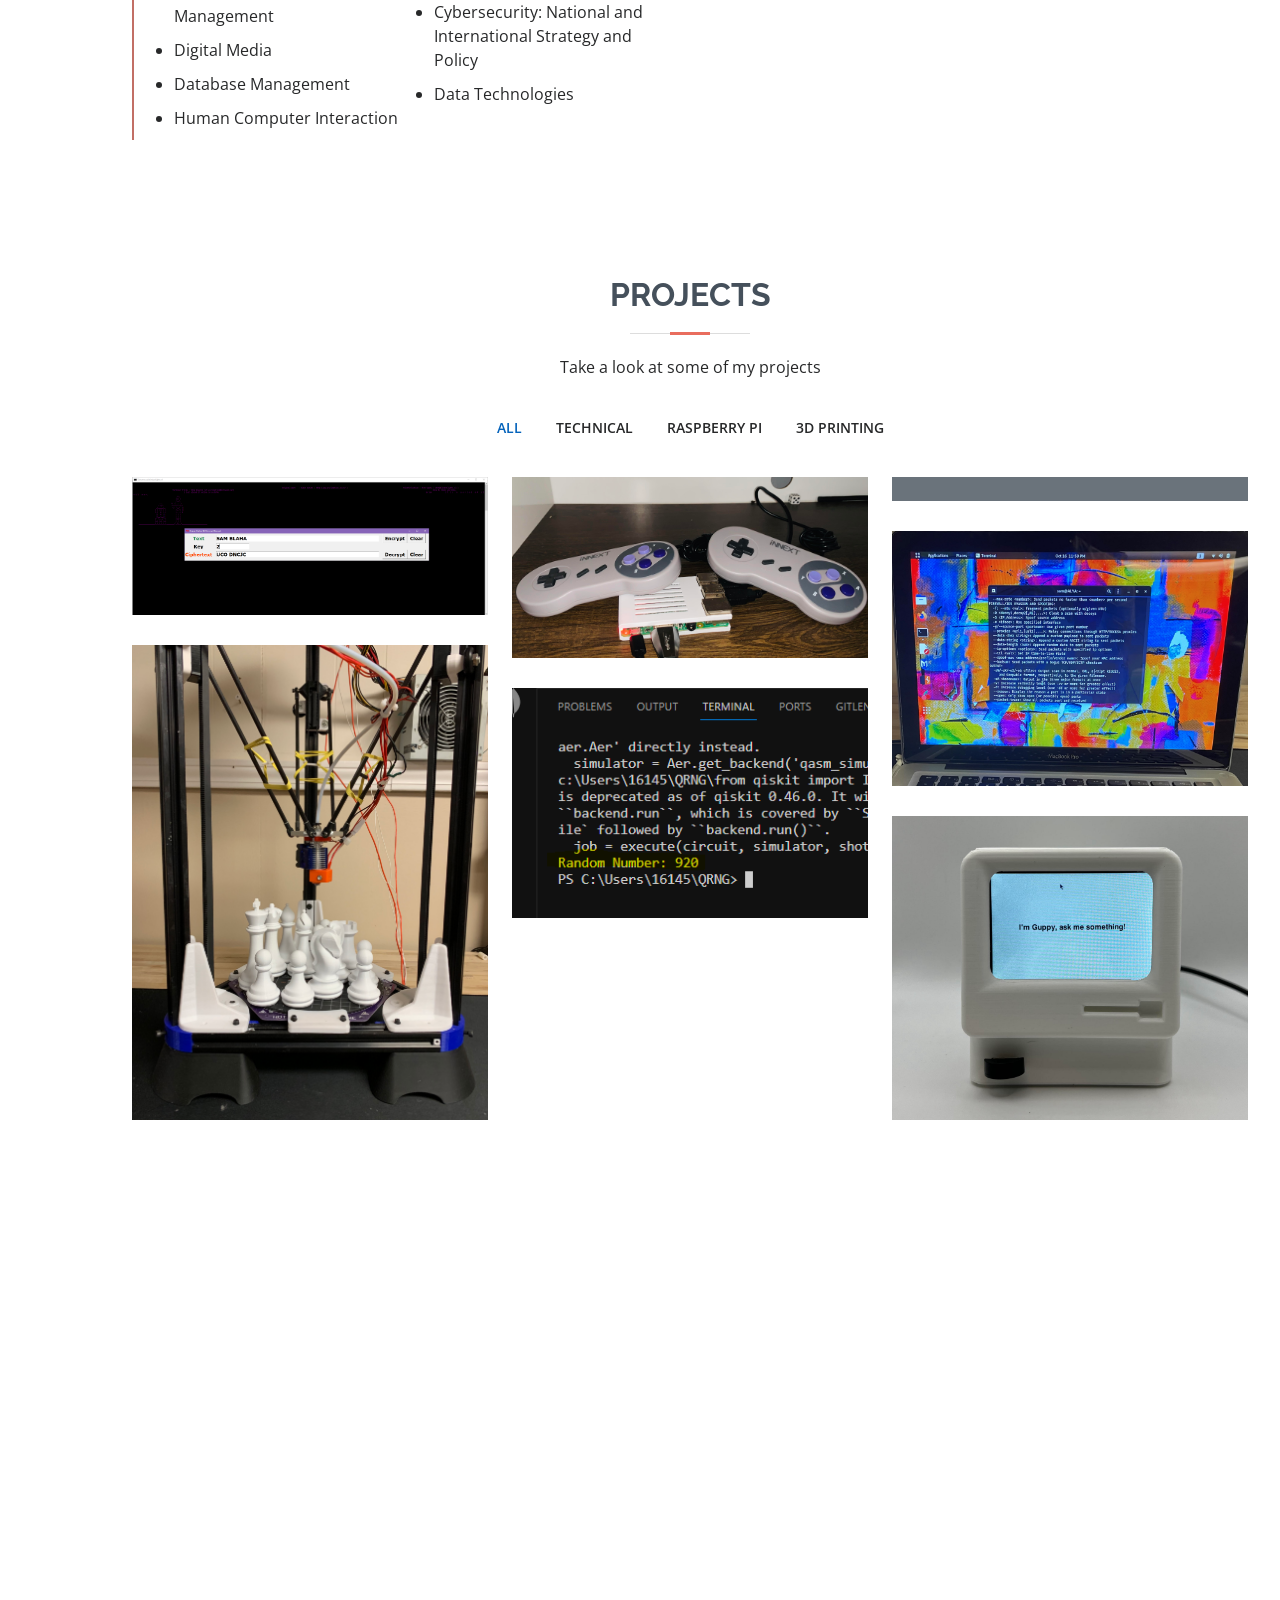
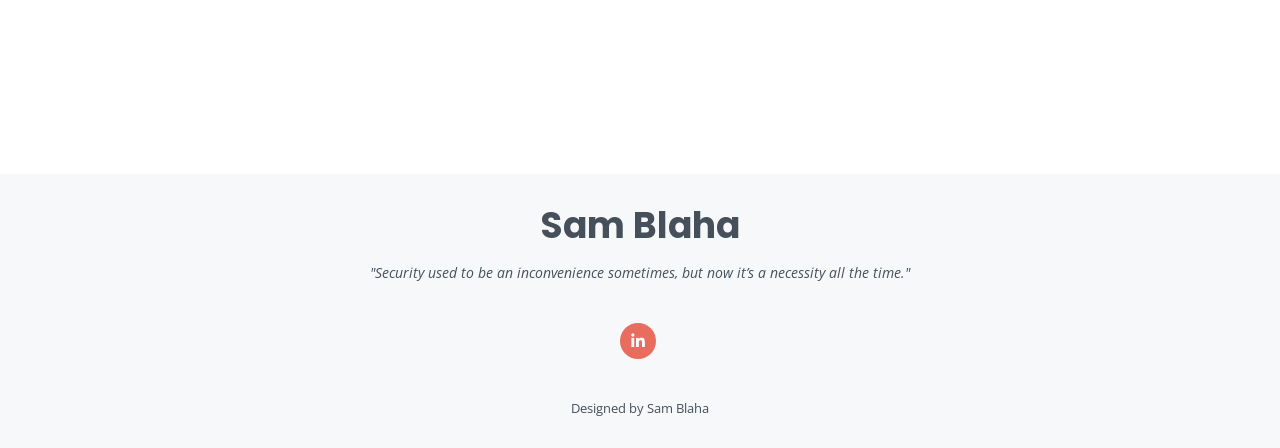
==== commit 92725192: "t" ====
--- a/index.html
+++ b/index.html
@@ -446,6 +446,20 @@
             </div>
           </div>
 
+          <div class="col-lg-4 col-md-6 portfolio-item filter-tech">
+            <div class="portfolio-wrap">
+              <img src="assets/img/portfolio/Guppy.jpg" class="img-fluid" alt="">
+              <div class="portfolio-info">
+                <h4>Guppy AI Assistant</h4>
+                <p>Technical</p>
+                <div class="portfolio-links">
+                  
+                  <a href="portfolio-details - 6.html" class="portfolio-details-lightbox" data-glightbox="type: external" title="Portfolio Details"><i class="bx bx-link"></i></a>
+                </div>
+              </div>
+            </div>
+          </div>
+
 <!--          <div class="col-lg-4 col-md-6 portfolio-item filter-app">
             <div class="portfolio-wrap">
               <img src="assets/img/portfolio/portfolio-6.jpg" class="img-fluid" alt="">
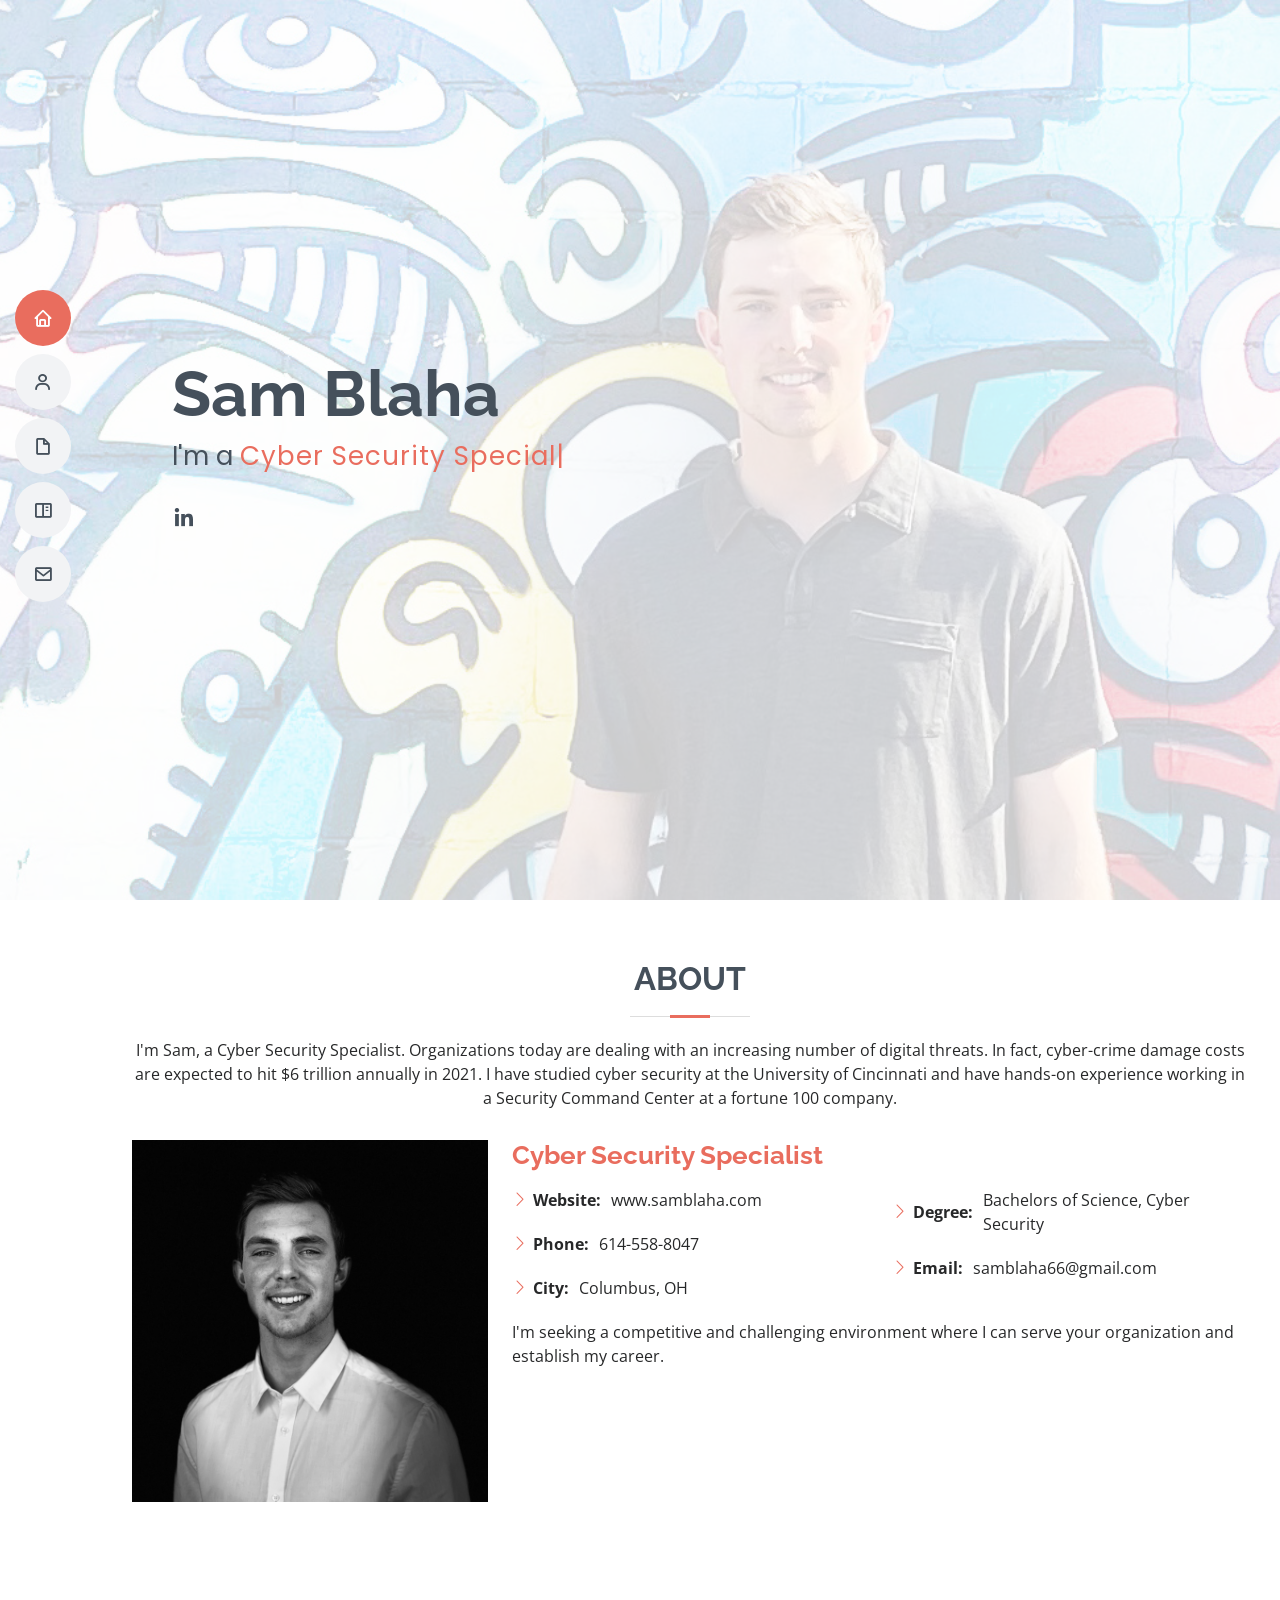
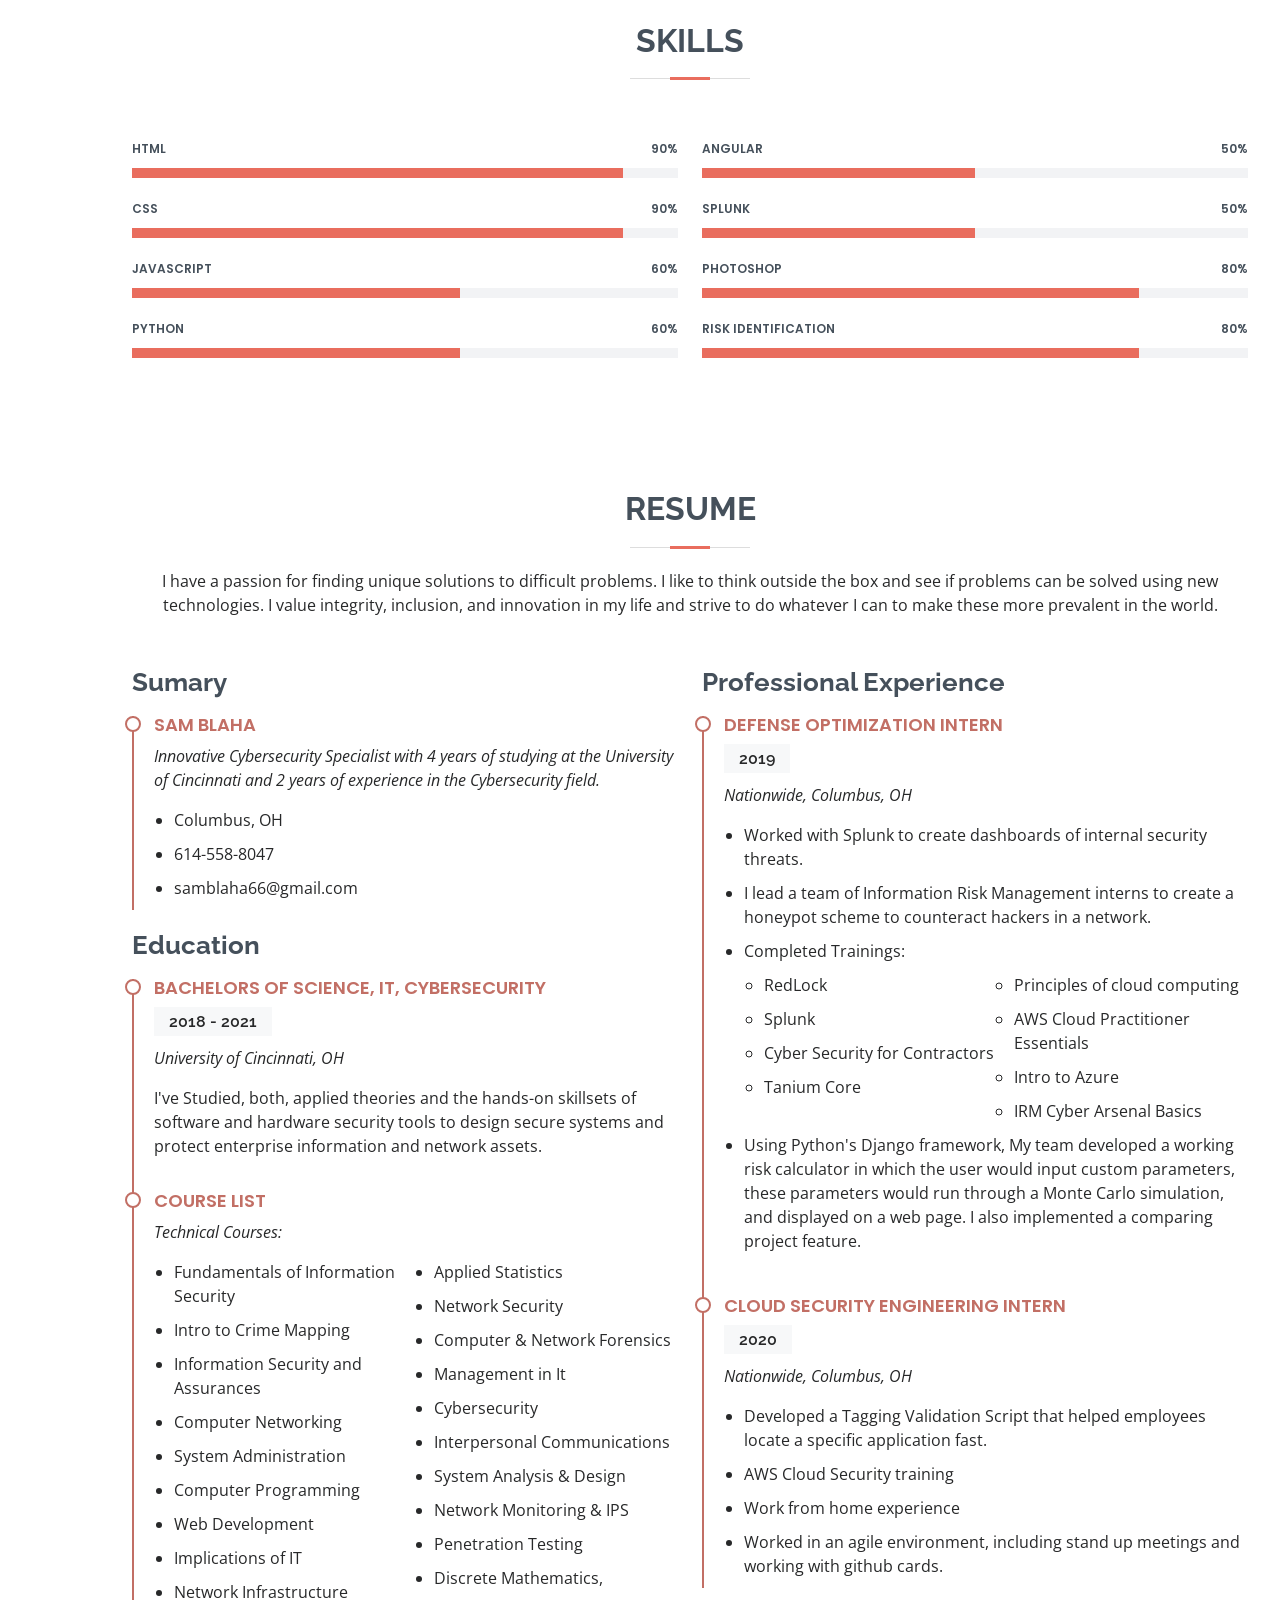
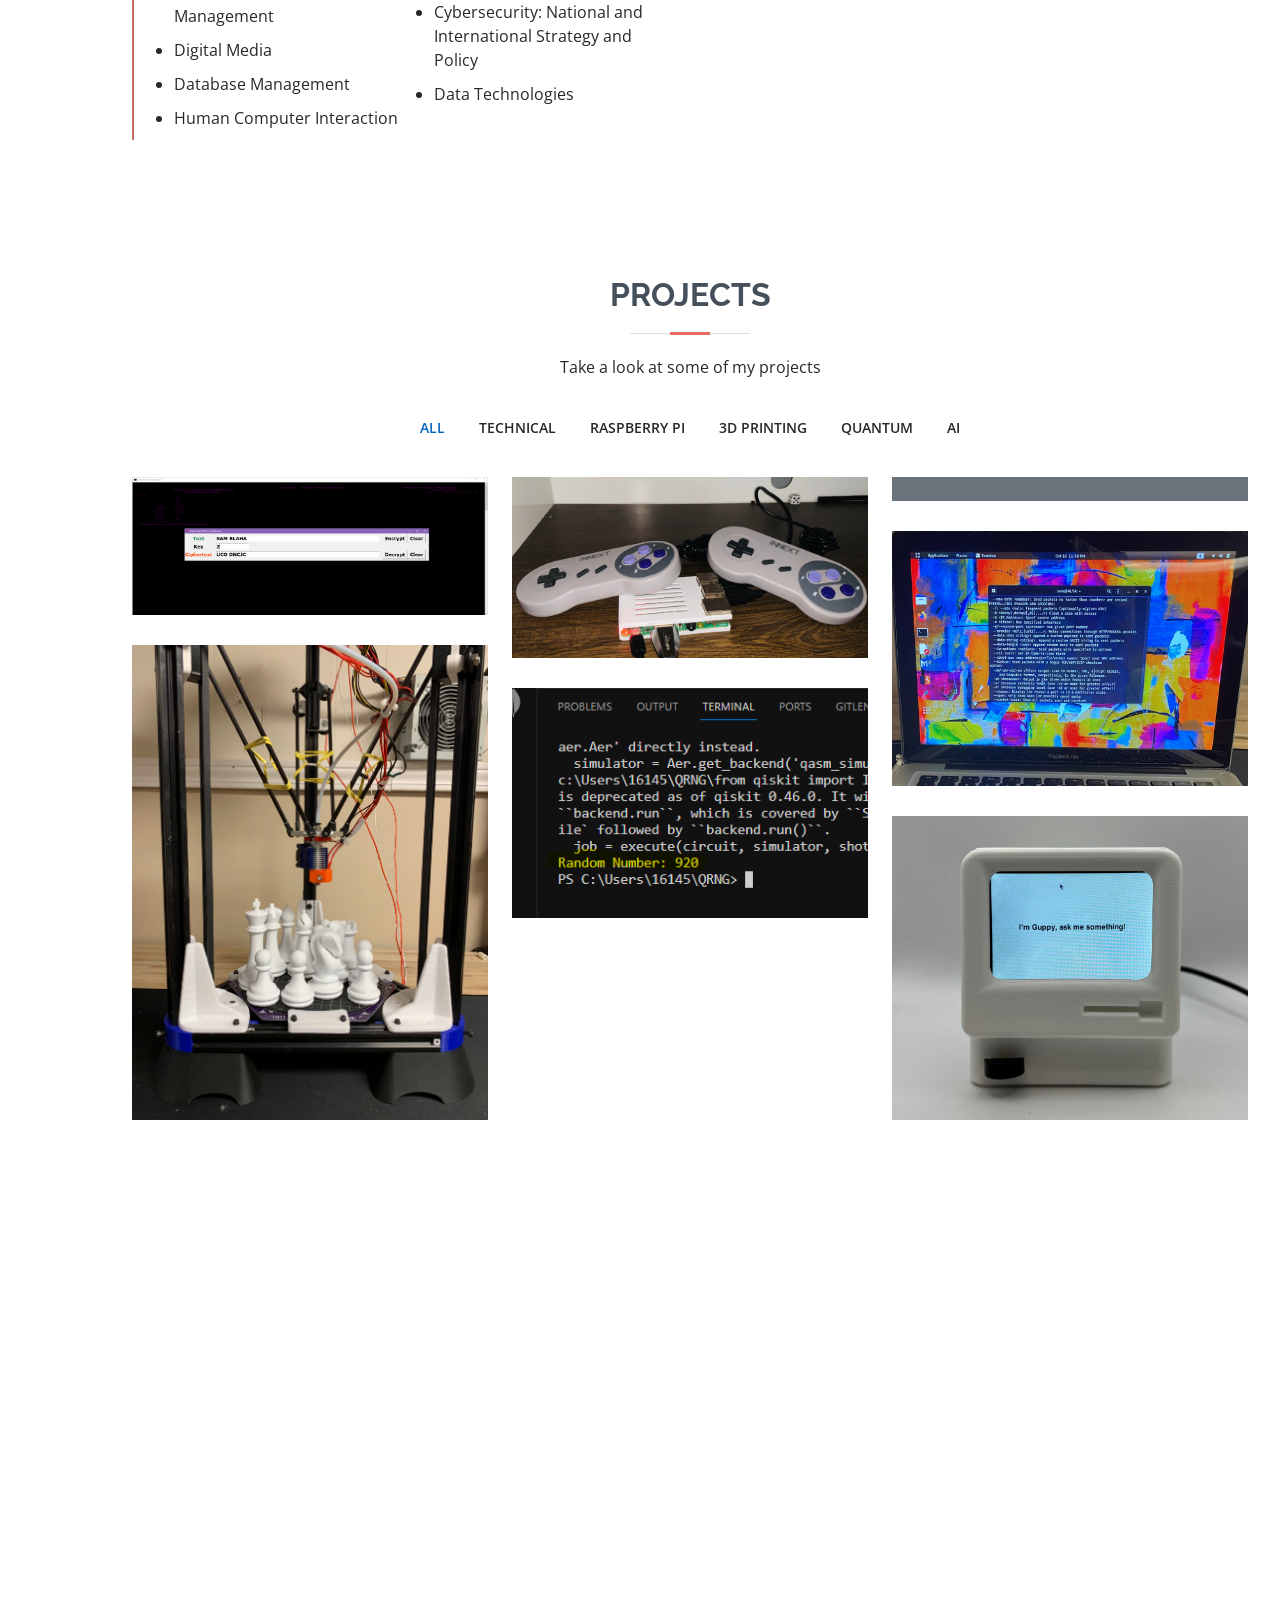
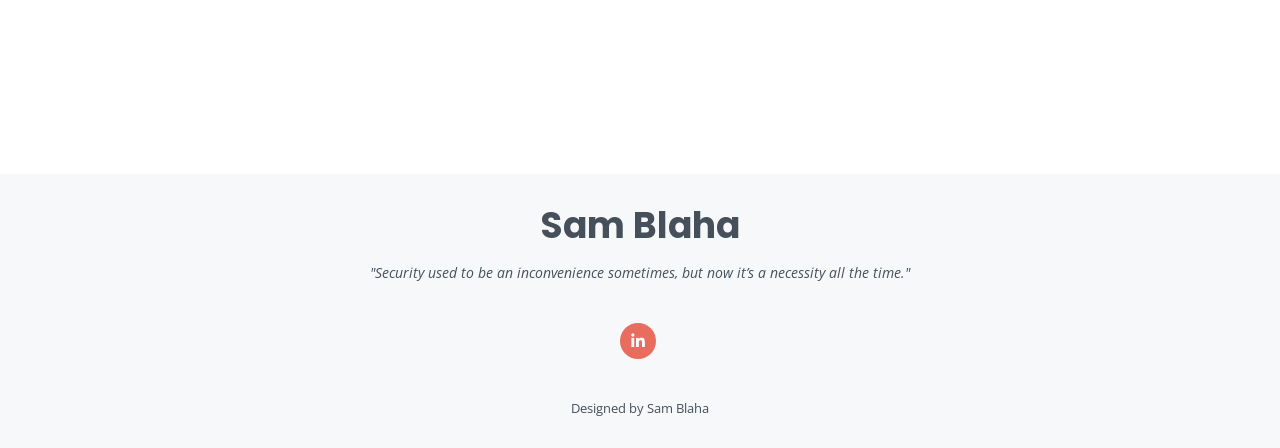
==== commit 149406a6: "Update index.html" ====
--- a/index.html
+++ b/index.html
@@ -355,6 +355,8 @@
               <li data-filter=".filter-tech">Technical</li>
               <li data-filter=".filter-RaspberryPi">Raspberry Pi</li>
               <li data-filter=".filter-3DPrinting">3D Printing</li>
+              <li data-filter=".filter-Quantum">Quantum</li>
+              <li data-filter=".filter-AI">AI</li>
             </ul>
           </div>
         </div>
@@ -432,7 +434,7 @@
           </div>
 
           
-          <div class="col-lg-4 col-md-6 portfolio-item filter-tech">
+          <div class="col-lg-4 col-md-6 portfolio-item filter-Quantum">
             <div class="portfolio-wrap">
               <img src="assets/img/portfolio/QRNG.png" class="img-fluid" alt="">
               <div class="portfolio-info">
@@ -446,7 +448,7 @@
             </div>
           </div>
 
-          <div class="col-lg-4 col-md-6 portfolio-item filter-tech">
+          <div class="col-lg-4 col-md-6 portfolio-item filter-AI">
             <div class="portfolio-wrap">
               <img src="assets/img/portfolio/Guppy.jpg" class="img-fluid" alt="">
               <div class="portfolio-info">
